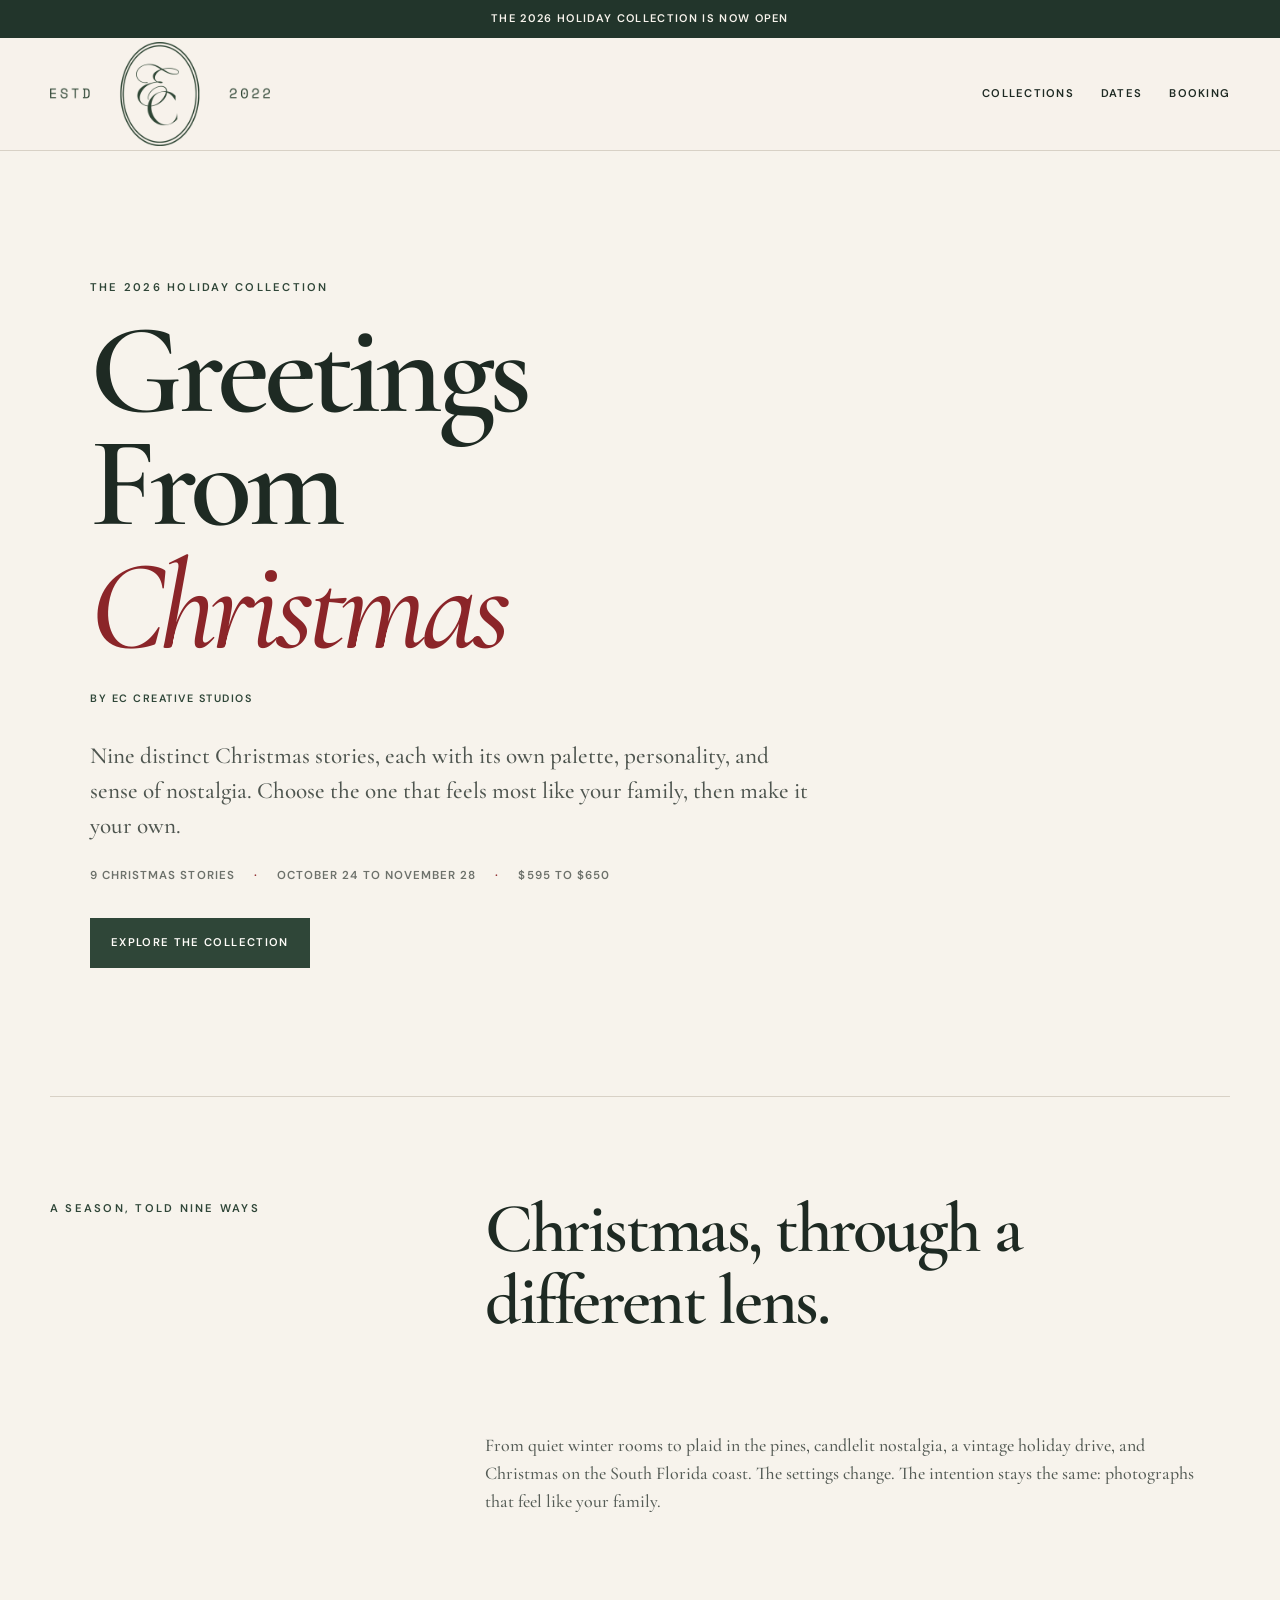
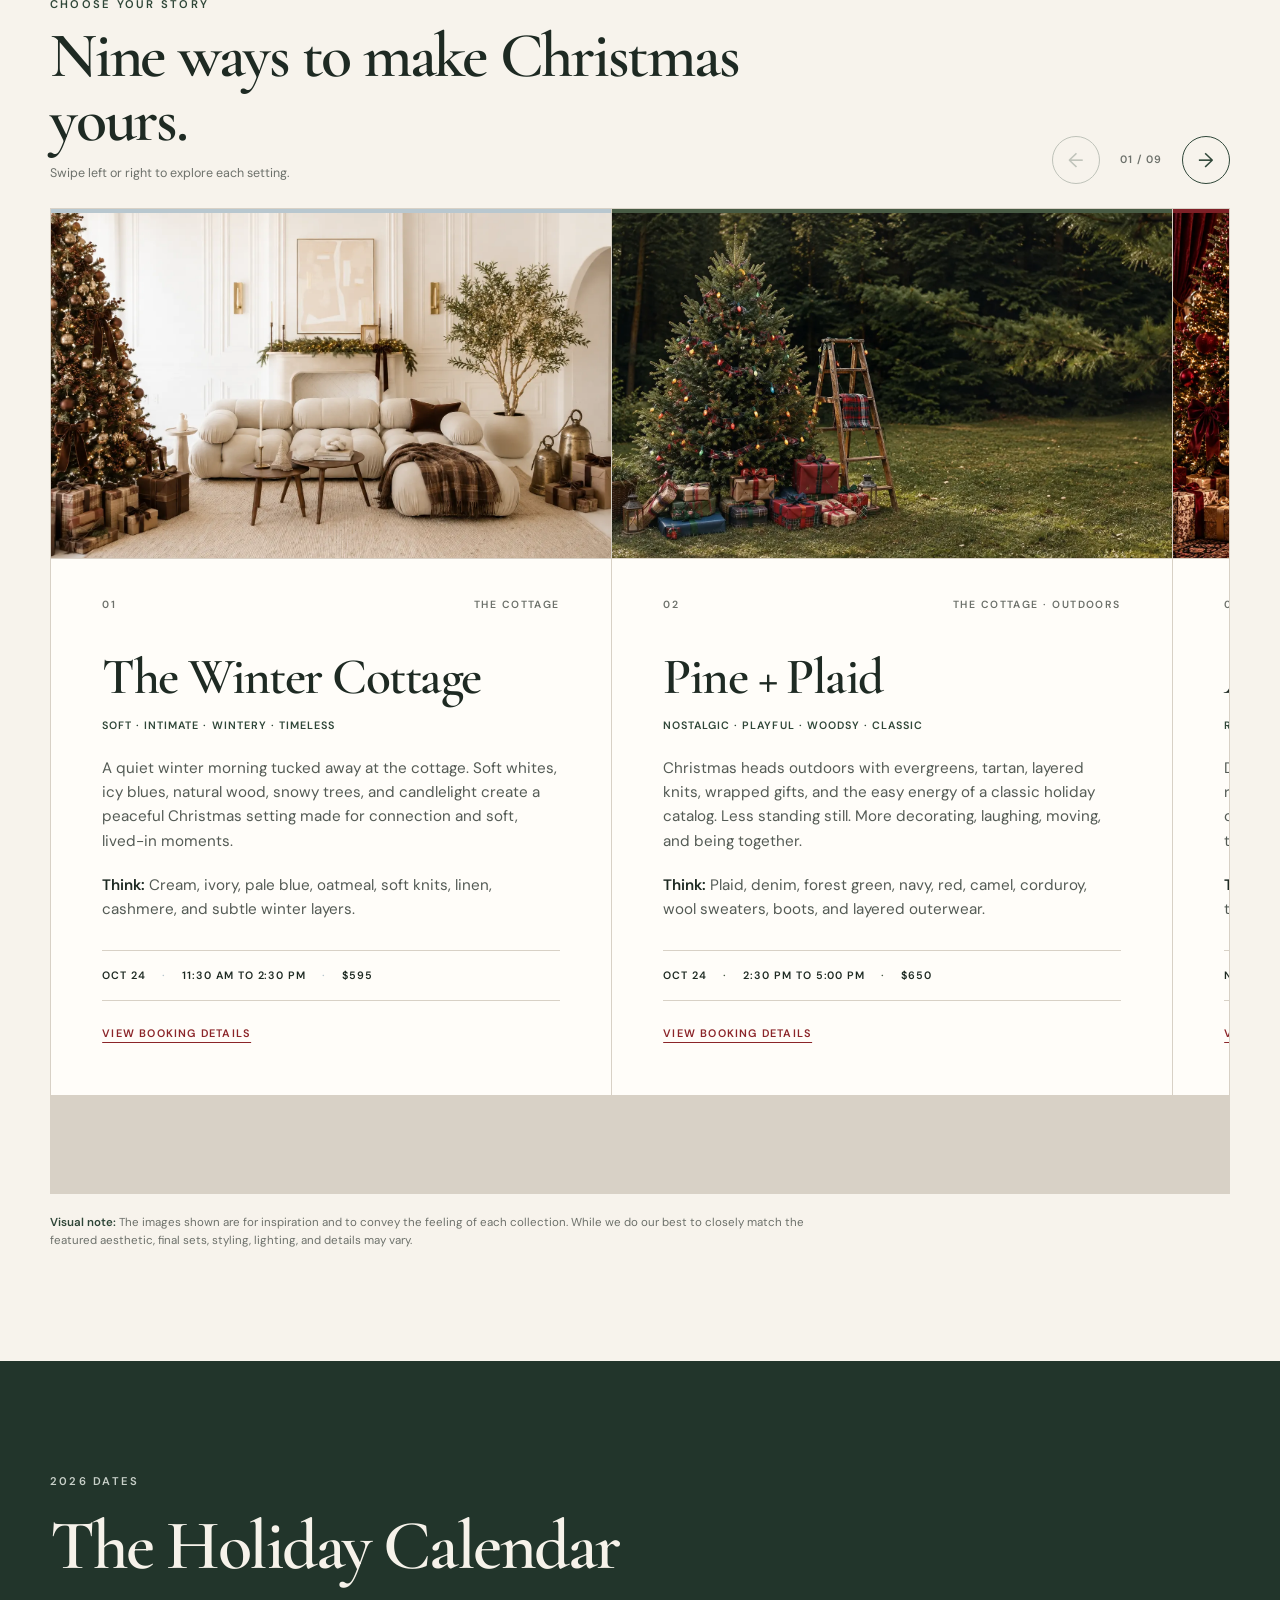
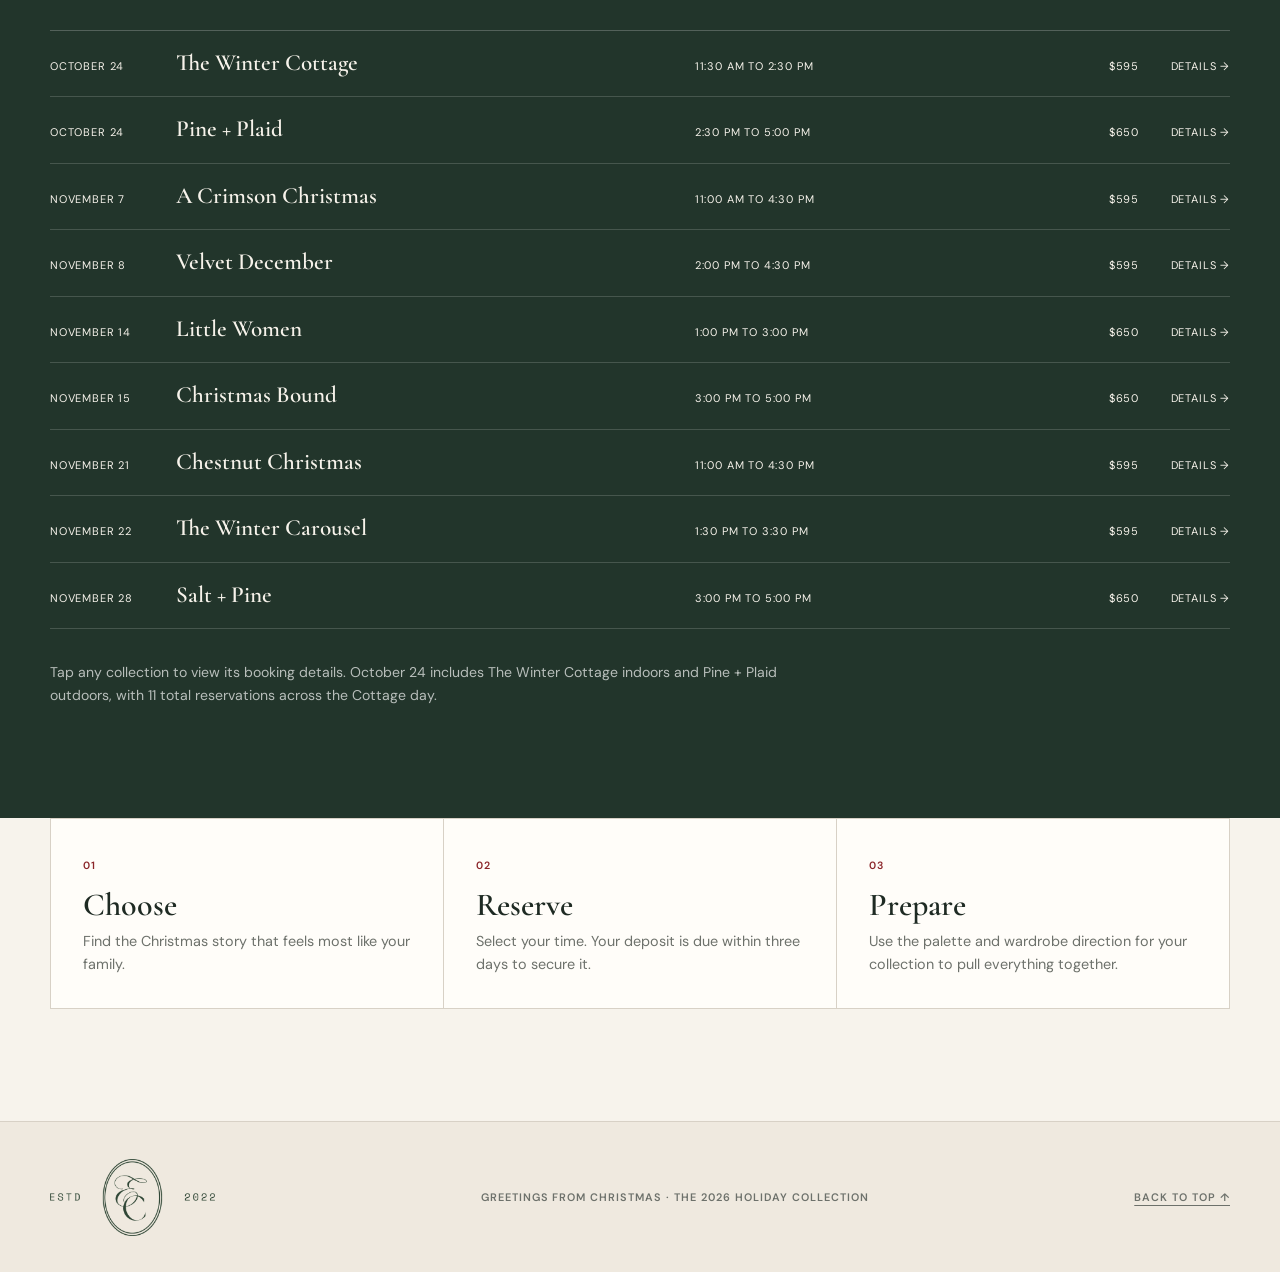
==== index.html @ 055d9b65 "Add collection imagery disclaimer" ====
<!doctype html>
<html lang="en">
<head>
  <meta charset="utf-8" />
  <meta name="viewport" content="width=device-width, initial-scale=1" />
  <meta name="theme-color" content="#f7f3ec" />
  <meta name="description" content="Greetings From Christmas, the 2026 EC Creative Studios Holiday Collection. Nine Christmas stories available in limited sessions from October 24 through November 28." />
  <meta property="og:title" content="Greetings From Christmas | 2026 Holiday Collection" />
  <meta property="og:description" content="Nine Christmas stories. One season worth remembering. By EC Creative Studios." />
  <meta property="og:type" content="website" />
  <title>Greetings From Christmas | EC Creative Studios</title>
  <link rel="preconnect" href="https://fonts.googleapis.com" />
  <link rel="preconnect" href="https://fonts.gstatic.com" crossorigin />
  <link href="https://fonts.googleapis.com/css2?family=Cormorant+Garamond:ital,wght@0,500;0,600;1,500&family=DM+Sans:wght@400;500;600&display=swap" rel="stylesheet" />
  <link rel="preload" as="image" href="assets/winter-cottage.webp" fetchpriority="high" />
  <link rel="stylesheet" href="styles.css" />
  <link rel="stylesheet" href="media.css" />
  <script defer src="collections.js"></script>
  <script defer src="app.js"></script>
</head>
<body>
  <a class="skip-link" href="#stories">Skip to the collection</a>

  <div class="preview-ribbon" role="note">
    <span>Private client access</span>
    <span aria-hidden="true">•</span>
    <span>Public release September 1</span>
  </div>

  <header class="site-header" id="top">
    <nav class="nav shell" aria-label="Primary navigation">
      <a class="brand" href="#top" aria-label="EC Creative Studios holiday collection home">
        <img class="brand-logo" src="assets/ec-creative-logo.webp" alt="EC Creative Studios, established 2022" width="1064" height="500" />
      </a>
      <div class="nav-links">
        <a href="#stories">Collections</a>
        <a href="#dates">Dates</a>
        <a href="booking.html">Booking</a>
      </div>
    </nav>
  </header>

  <main>
    <section class="hero shell" aria-labelledby="hero-title">
      <p class="eyebrow">The 2026 Holiday Collection</p>
      <h1 id="hero-title"><span>Greetings From</span><em>Christmas</em></h1>
      <div class="hero-byline">
        <span>By EC Creative Studios</span>
      </div>
      <p class="hero-intro">Nine distinct Christmas stories, each with its own palette, personality, and sense of nostalgia. Choose the one that feels most like your family, then make it your own.</p>
      <div class="hero-meta" aria-label="Collection details">
        <span>9 Christmas stories</span>
        <span>October 24 to November 28</span>
        <span>$595 to $650</span>
      </div>
      <a class="button button-primary" href="#stories">Explore the collection</a>
    </section>

    <section class="collection-intro shell" aria-labelledby="collection-heading">
      <p class="eyebrow">A season, told nine ways</p>
      <h2 id="collection-heading">Christmas, through a different lens.</h2>
      <p>From quiet winter rooms to plaid in the pines, candlelit nostalgia, a vintage holiday drive, and Christmas on the South Florida coast. The settings change. The intention stays the same: photographs that feel like your family.</p>
    </section>

    <section class="collection shell" id="stories" aria-labelledby="stories-heading">
      <div class="carousel-header">
        <div>
          <p class="eyebrow">Choose your story</p>
          <h2 id="stories-heading">Nine ways to make Christmas yours.</h2>
          <p class="swipe-hint">Swipe left or right to explore each setting.</p>
        </div>
        <div class="carousel-controls" aria-label="Collection carousel controls">
          <button class="carousel-button" type="button" data-carousel-direction="-1" aria-label="Previous Christmas story">←</button>
          <span class="carousel-count" id="carousel-count" aria-live="polite">01 / 09</span>
          <button class="carousel-button" type="button" data-carousel-direction="1" aria-label="Next Christmas story">→</button>
        </div>
      </div>

      <div class="stories" id="story-carousel" role="region" aria-roledescription="carousel" aria-label="Christmas session collection" tabindex="0">
      <article class="story" role="group" aria-roledescription="slide" aria-label="1 of 9: The Winter Cottage" style="--accent:#b8c7cf">
        <figure class="story-media">
          <img src="assets/winter-cottage.webp" alt="Soft neutral Christmas cottage interior with a tree, fireplace, and natural winter layers" width="1536" height="1024" fetchpriority="high" decoding="async" />
        </figure>
        <div class="story-topline"><span>01</span><span>The Cottage</span></div>
        <h3>The Winter Cottage</h3>
        <p class="story-feeling">Soft · Intimate · Wintery · Timeless</p>
        <p class="story-description">A quiet winter morning tucked away at the cottage. Soft whites, icy blues, natural wood, snowy trees, and candlelight create a peaceful Christmas setting made for connection and soft, lived-in moments.</p>
        <p class="story-think"><strong>Think:</strong> Cream, ivory, pale blue, oatmeal, soft knits, linen, cashmere, and subtle winter layers.</p>
        <div class="story-logistics"><span>Oct 24</span><span>11:30 AM to 2:30 PM</span><span>$595</span></div>
        <a class="text-link" href="booking.html?story=the-winter-cottage">View booking details</a>
      </article>

      <article class="story" role="group" aria-roledescription="slide" aria-label="2 of 9: Pine and Plaid" style="--accent:#485b45">
        <figure class="story-media">
          <img src="assets/pine-plaid.webp" alt="Outdoor Christmas tree with plaid details, wrapped gifts, and evergreens" width="1672" height="941" loading="lazy" decoding="async" />
        </figure>
        <div class="story-topline"><span>02</span><span>The Cottage · Outdoors</span></div>
        <h3>Pine + Plaid</h3>
        <p class="story-feeling">Nostalgic · Playful · Woodsy · Classic</p>
        <p class="story-description">Christmas heads outdoors with evergreens, tartan, layered knits, wrapped gifts, and the easy energy of a classic holiday catalog. Less standing still. More decorating, laughing, moving, and being together.</p>
        <p class="story-think"><strong>Think:</strong> Plaid, denim, forest green, navy, red, camel, corduroy, wool sweaters, boots, and layered outerwear.</p>
        <div class="story-logistics"><span>Oct 24</span><span>2:30 PM to 5:00 PM</span><span>$650</span></div>
        <a class="text-link" href="booking.html?story=pine-plaid">View booking details</a>
      </article>

      <article class="story" role="group" aria-roledescription="slide" aria-label="3 of 9: A Crimson Christmas" style="--accent:#7d2027">
        <figure class="story-media">
          <img src="assets/crimson-christmas.webp" alt="Deep crimson and evergreen traditional Christmas room glowing with candlelight" width="1672" height="941" loading="lazy" decoding="async" />
        </figure>
        <div class="story-topline"><span>03</span><span>Mint Studios</span></div>
        <h3>A Crimson Christmas</h3>
        <p class="story-feeling">Rich · Traditional · Romantic · Grand</p>
        <p class="story-description">Deep crimson, evergreen, candlelight, velvet bows, and all the richness of a traditional Christmas dressed up for the occasion. Classic holiday color made dramatic, warm, and timeless.</p>
        <p class="story-think"><strong>Think:</strong> Burgundy, deep red, black, evergreen, cream, velvet, tartan, and holiday dresswear.</p>
        <div class="story-logistics"><span>Nov 7</span><span>11:00 AM to 4:30 PM</span><span>$595</span></div>
        <a class="text-link" href="booking.html?story=a-crimson-christmas">View booking details</a>
      </article>

      <article class="story" role="group" aria-roledescription="slide" aria-label="4 of 9: Velvet December" style="--accent:#9b7580">
        <figure class="story-media">
          <img src="assets/velvet-december.webp" alt="Soft mauve and dusty blue Christmas living room with restrained vintage details" width="1672" height="941" loading="lazy" decoding="async" />
        </figure>
        <div class="story-topline"><span>04</span><span>Mint Studios</span></div>
        <h3>Velvet December</h3>
        <p class="story-feeling">Romantic · Artistic · Vintage · Soft</p>
        <p class="story-description">A softer take on Christmas, filled with dusty rose, muted blue, antique gold, velvet ribbon, and collected details. It feels like opening a box of Christmas treasures that has been kept for years.</p>
        <p class="story-think"><strong>Think:</strong> Mauve, dusty blue, cream, velvet, satin, delicate patterns, and antique-inspired pieces.</p>
        <div class="story-logistics"><span>Nov 8</span><span>2:00 PM to 4:30 PM</span><span>$595</span></div>
        <a class="text-link" href="booking.html?story=velvet-december">View booking details</a>
      </article>

      <article class="story" role="group" aria-roledescription="slide" aria-label="5 of 9: Little Women" style="--accent:#6f594c">
        <figure class="story-media">
          <img src="assets/little-women.webp" alt="Warm old-fashioned Christmas fireside room with stockings, plaid, and handmade details" width="1672" height="941" loading="lazy" decoding="async" />
        </figure>
        <div class="story-topline"><span>05</span><span>Special Edition</span></div>
        <h3>Little Women</h3>
        <p class="story-feeling">Romantic · Literary · Nostalgic · Intimate</p>
        <p class="story-description">Inspired by the warmth and romance of Christmases from another time, Little Women is quiet, sentimental, and beautifully old-fashioned. Think simple traditions, soft fabrics, candlelight, handwritten letters, ribbons, and the kind of Christmas that feels handmade rather than decorated.</p>
        <p class="story-think"><strong>Think:</strong> Cream, faded florals, burgundy, forest green, lace, linen, wool, ribbons, vintage silhouettes, and heirloom-inspired pieces.</p>
        <div class="story-logistics"><span>Nov 14</span><span>1:00 PM to 3:00 PM</span><span>$650</span></div>
        <a class="text-link" href="booking.html?story=little-women">View booking details</a>
      </article>

      <article class="story" role="group" aria-roledescription="slide" aria-label="6 of 9: Christmas Bound" style="--accent:#8f3030">
        <div class="story-topline"><span>06</span><span>Vintage Car · Limited Edition</span></div>
        <h3>Christmas Bound</h3>
        <p class="story-feeling">Cinematic · Adventurous · Nostalgic · Cool</p>
        <p class="story-description">Pack the presents, grab the tree, and pile into the car. Christmas Bound turns the holiday road trip into a vintage editorial, filled with evergreen, layered winter styling, and the feeling that somewhere wonderful is waiting ahead.</p>
        <p class="story-think"><strong>Think:</strong> Tartan, denim, corduroy, wool coats, sweaters, loafers, boots, and lived-in layers.</p>
        <div class="story-logistics"><span>Nov 15</span><span>3:00 PM to 5:00 PM</span><span>$650</span><span>4 sessions</span></div>
        <a class="text-link" href="booking.html?story=christmas-bound">View booking details</a>
      </article>

      <article class="story" role="group" aria-roledescription="slide" aria-label="7 of 9: Chestnut Christmas" style="--accent:#74513f">
        <figure class="story-media">
          <img src="assets/chestnut-christmas.webp" alt="Warm chestnut brown and cream Christmas living room with classic greenery" width="1672" height="941" loading="lazy" decoding="async" />
        </figure>
        <div class="story-topline"><span>07</span><span>Mint Studios</span></div>
        <h3>Chestnut Christmas</h3>
        <p class="story-feeling">Warm · Heritage · Classic · Cozy</p>
        <p class="story-description">Warm chestnut tones, traditional greenery, rich plaids, natural textures, and a beautifully lived-in feeling. Relaxed and polished at once, with the warmth of a classic holiday campaign.</p>
        <p class="story-think"><strong>Think:</strong> Chocolate, camel, cream, forest green, tartan, wool, corduroy, loafers, and knits.</p>
        <div class="story-logistics"><span>Nov 21</span><span>11:00 AM to 4:30 PM</span><span>$595</span></div>
        <a class="text-link" href="booking.html?story=chestnut-christmas">View booking details</a>
      </article>

      <article class="story" role="group" aria-roledescription="slide" aria-label="8 of 9: The Winter Carousel" style="--accent:#c5b996">
        <figure class="story-media">
          <img src="assets/winter-carousel.webp" alt="White and gold winter carousel surrounded by frosted Christmas trees" width="1672" height="941" loading="lazy" decoding="async" />
        </figure>
        <div class="story-topline"><span>08</span><span>Mint Studios</span></div>
        <h3>The Winter Carousel</h3>
        <p class="story-feeling">Dreamy · Whimsical · Elegant · Magical</p>
        <p class="story-description">Frosted trees, winter whites, soft gold, and an old-fashioned carousel create a Christmas dream that feels magical without becoming overly sweet. A little world made for childhood wonder.</p>
        <p class="story-think"><strong>Think:</strong> Ivory, winter white, soft neutrals, delicate textures, and timeless children’s clothing.</p>
        <div class="story-logistics"><span>Nov 22</span><span>1:30 PM to 3:30 PM</span><span>$595</span></div>
        <a class="text-link" href="booking.html?story=the-winter-carousel">View booking details</a>
      </article>

      <article class="story" role="group" aria-roledescription="slide" aria-label="9 of 9: Salt and Pine" style="--accent:#819189">
        <figure class="story-media">
          <img src="assets/salt-pine.webp" alt="South Florida Christmas courtyard with palms, warm light, and a softly decorated tree" width="1672" height="941" loading="lazy" decoding="async" />
        </figure>
        <div class="story-topline"><span>09</span><span>South Florida · Outdoors</span></div>
        <h3>Salt + Pine</h3>
        <p class="story-feeling">Coastal · Warm · Relaxed · Nostalgic · Natural</p>
        <p class="story-description">A Christmas story made for Miami. Salt + Pine brings the warmth of the holidays outdoors with soft sand, natural pine, warm ivory tones, woven textures, and the glow of late afternoon light. It feels relaxed and coastal without becoming beachy, giving you the nostalgia of Christmas at home with a distinctly South Florida point of view. Bare feet, soft layers, little ones gathered around the tree, and genuine family moments make this one feel effortless, intimate, and timeless.</p>
        <p class="story-think"><strong>Think:</strong> Cream, oatmeal, sage, dusty blue, sand, linen, soft knits, natural textures, and understated holiday details.</p>
        <div class="story-logistics"><span>Nov 28</span><span>3:00 PM to 5:00 PM</span><span>$650</span></div>
        <a class="text-link" href="booking.html?story=salt-pine">View booking details</a>
      </article>
      </div>
      <p class="collection-disclaimer" role="note"><strong>Visual note:</strong> The images shown are for inspiration and to convey the feeling of each collection. While we do our best to closely match the featured aesthetic, final sets, styling, lighting, and details may vary.</p>
    </section>

    <section class="schedule" id="dates" aria-labelledby="schedule-heading">
      <div class="shell">
        <div class="section-heading">
          <p class="eyebrow">2026 dates</p>
          <h2 id="schedule-heading">The Holiday Calendar</h2>
        </div>
        <div class="schedule-list" id="schedule-list"></div>
        <p class="schedule-note">Tap any collection to view its booking details. October 24 includes The Winter Cottage indoors and Pine + Plaid outdoors, with 11 total reservations across the Cottage day.</p>
      </div>
    </section>

    <section class="details shell" aria-label="How booking works">
      <article>
        <span>01</span>
        <h3>Choose</h3>
        <p>Find the Christmas story that feels most like your family.</p>
      </article>
      <article>
        <span>02</span>
        <h3>Reserve</h3>
        <p>Select your time. Your deposit is due within three days to secure it.</p>
      </article>
      <article>
        <span>03</span>
        <h3>Prepare</h3>
        <p>Use the palette and wardrobe direction for your collection to pull everything together.</p>
      </article>
    </section>
  </main>

  <footer>
    <div class="shell footer-inner">
      <div class="footer-brand footer-ec">
        <img src="assets/ec-creative-logo.webp" alt="EC Creative Studios" width="1064" height="500" loading="lazy" decoding="async" />
      </div>
      <p>Greetings From Christmas · The 2026 Holiday Collection</p>
      <a href="#top">Back to top ↑</a>
    </div>
  </footer>
</body>
</html>
---- styles.css ----
:root {
  --paper: #f7f3ec;
  --paper-warm: #eee7dc;
  --ink: #1e2a23;
  --muted: #6d716b;
  --green: #2f4638;
  --green-dark: #22352b;
  --red: #8b2529;
  --line: #d8d1c6;
  --white: #fffdf9;
  --serif: "Cormorant Garamond", Georgia, serif;
  --sans: "DM Sans", Arial, sans-serif;
}

* { box-sizing: border-box; }
html { scroll-behavior: smooth; }
body {
  margin: 0;
  background: var(--paper);
  color: var(--ink);
  font-family: var(--sans);
  line-height: 1.6;
}

img { display: block; max-width: 100%; }
a { color: inherit; }
button, select { font: inherit; }

::selection { background: var(--green); color: var(--white); }

.skip-link {
  position: absolute;
  top: -100px;
  left: 1rem;
  z-index: 100;
  padding: .75rem 1rem;
  background: var(--ink);
  color: white;
}
.skip-link:focus { top: 1rem; }

.shell {
  width: min(1180px, calc(100% - 40px));
  margin-inline: auto;
}

.preview-ribbon {
  display: flex;
  justify-content: center;
  align-items: center;
  gap: .8rem;
  min-height: 38px;
  padding: .5rem 1rem;
  background: var(--green-dark);
  color: #f7f3ec;
  font-size: .69rem;
  font-weight: 600;
  letter-spacing: .12em;
  text-transform: uppercase;
  text-align: center;
}

.site-header {
  border-bottom: 1px solid var(--line);
  background: rgba(247,243,236,.96);
}

.nav {
  min-height: 112px;
  display: flex;
  align-items: center;
  justify-content: space-between;
  gap: 2rem;
}

.brand {
  display: inline-flex;
  align-items: center;
  flex: 0 1 auto;
  text-decoration: none;
}
.brand-logo {
  width: clamp(180px, 18vw, 220px);
  height: auto;
  object-fit: contain;
  flex: 0 0 auto;
}

.nav-links {
  display: flex;
  gap: 1.7rem;
}
.nav-links a {
  text-decoration: none;
  font-size: .7rem;
  font-weight: 600;
  letter-spacing: .11em;
  text-transform: uppercase;
}
.nav-links a:hover { color: var(--red); }

.hero {
  padding-block: clamp(5rem, 10vw, 8.5rem);
  max-width: 1100px;
}
.eyebrow {
  margin: 0 0 1.15rem;
  color: var(--green);
  font-size: .7rem;
  font-weight: 600;
  letter-spacing: .2em;
  text-transform: uppercase;
}
.hero h1 {
  max-width: 1000px;
  margin: 0;
  font: 600 clamp(4.5rem, 10vw, 9.2rem)/.88 var(--serif);
  letter-spacing: -.045em;
}
.hero h1 > span,
.hero h1 > em {
  display: block;
}
.hero h1 > span {
  max-width: 10.5ch;
}
.hero h1 > em {
  width: fit-content;
  margin-top: .08em;
  color: var(--red);
  font-weight: 500;
}
.hero-byline {
  display: flex;
  align-items: center;
  gap: 0;
  margin-top: 1.65rem;
  color: var(--green);
  font-size: .67rem;
  font-weight: 600;
  letter-spacing: .14em;
  text-transform: uppercase;
}
.hero-intro {
  max-width: 720px;
  margin: 2rem 0 1.5rem;
  color: #4e554f;
  font: 500 clamp(1.15rem, 2vw, 1.45rem)/1.5 var(--serif);
}
.hero-meta {
  display: flex;
  flex-wrap: wrap;
  gap: .55rem 1.2rem;
  margin-bottom: 2rem;
  color: var(--muted);
  font-size: .72rem;
  font-weight: 600;
  letter-spacing: .09em;
  text-transform: uppercase;
}
.hero-meta span:not(:last-child)::after {
  content: "·";
  margin-left: 1.2rem;
  color: var(--red);
}

.button {
  display: inline-flex;
  align-items: center;
  justify-content: center;
  min-height: 50px;
  padding: .9rem 1.25rem;
  border: 1px solid var(--green);
  text-decoration: none;
  font-size: .7rem;
  font-weight: 600;
  letter-spacing: .12em;
  text-transform: uppercase;
  transition: background .2s ease, color .2s ease, transform .2s ease;
}
.button-primary {
  background: var(--green);
  color: var(--white);
}
.button-primary:hover {
  background: var(--green-dark);
  transform: translateY(-1px);
}
.button.is-disabled {
  opacity: .45;
  pointer-events: none;
}

.collection-intro {
  display: grid;
  grid-template-columns: .65fr 1.35fr;
  gap: clamp(2rem, 6vw, 7rem);
  align-items: start;
  padding: 6rem 0 3rem;
  border-top: 1px solid var(--line);
}
.collection-intro .eyebrow { margin-top: .45rem; }
.collection-intro h2,
.section-heading h2,
.booking h2 {
  margin: 0;
  font: 600 clamp(2.8rem, 5.5vw, 5.2rem)/1.02 var(--serif);
  letter-spacing: -.035em;
}
.collection-intro > p:last-child {
  grid-column: 2;
  max-width: 730px;
  margin: 1.2rem 0 0;
  color: #555c56;
  font: 500 1.12rem/1.55 var(--serif);
}

.collection {
  padding: 2rem 0 7rem;
}
.carousel-header {
  display: flex;
  align-items: end;
  justify-content: space-between;
  gap: 2rem;
  margin-bottom: 1.5rem;
}
.carousel-header .eyebrow { margin-bottom: .65rem; }
.carousel-header h2 {
  max-width: 750px;
  margin: 0;
  font: 600 clamp(2.5rem, 5vw, 4.8rem)/1 var(--serif);
  letter-spacing: -.035em;
}
.swipe-hint {
  margin: .75rem 0 0;
  color: var(--muted);
  font-size: .78rem;
}
.carousel-controls {
  display: flex;
  align-items: center;
  gap: .7rem;
  flex: 0 0 auto;
}
.carousel-button {
  width: 48px;
  height: 48px;
  border: 1px solid var(--green);
  border-radius: 50%;
  background: transparent;
  color: var(--green);
  cursor: pointer;
  font-size: 1.25rem;
  transition: background .2s ease, color .2s ease, opacity .2s ease;
}
.carousel-button:hover:not(:disabled) {
  background: var(--green);
  color: var(--white);
}
.carousel-button:disabled {
  cursor: default;
  opacity: .28;
}
.carousel-count {
  min-width: 60px;
  color: var(--muted);
  font-size: .67rem;
  font-weight: 600;
  font-variant-numeric: tabular-nums;
  letter-spacing: .1em;
  text-align: center;
}

.stories {
  display: flex;
  align-items: flex-start;
  gap: 1px;
  width: 100%;
  padding: 0;
  overflow-x: auto;
  overscroll-behavior-inline: contain;
  background: var(--line);
  border: 1px solid var(--line);
  scroll-behavior: smooth;
  scroll-snap-type: inline mandatory;
  scrollbar-width: none;
  -webkit-overflow-scrolling: touch;
}
.stories::-webkit-scrollbar { display: none; }
.stories:focus-visible {
  outline: 3px solid color-mix(in srgb, var(--red) 65%, transparent);
  outline-offset: 5px;
}
.collection-disclaimer {
  max-width: 760px;
  margin: 1.25rem 0 0;
  color: var(--muted);
  font-size: .72rem;
  line-height: 1.55;
}
.collection-disclaimer strong {
  color: var(--green);
  font-weight: 600;
}
.story {
  --story-pad: clamp(2rem, 4vw, 4rem);
  position: relative;
  flex: 0 0 clamp(360px, 46vw, 560px);
  min-width: 0;
  padding: var(--story-pad);
  background: var(--white);
  scroll-snap-align: start;
  scroll-snap-stop: always;
}
.story::before {
  content: "";
  position: absolute;
  left: 0;
  top: 0;
  width: 100%;
  height: 4px;
  background: var(--accent, var(--green));
  z-index: 2;
}
.story-topline {
  display: flex;
  justify-content: space-between;
  gap: 1rem;
  margin-bottom: 2.4rem;
  color: var(--muted);
  font-size: .65rem;
  font-weight: 600;
  letter-spacing: .14em;
  text-transform: uppercase;
}
.story h3 {
  margin: 0;
  font: 600 clamp(2.4rem, 4vw, 4rem)/.98 var(--serif);
  letter-spacing: -.03em;
}
.story-feeling {
  margin: .9rem 0 1.35rem;
  color: var(--green);
  font-size: .67rem;
  font-weight: 600;
  letter-spacing: .095em;
  text-transform: uppercase;
}
.story-description,
.story-think {
  max-width: 650px;
  color: #545b55;
  font-size: .95rem;
}
.story-think { margin-top: 1.25rem; }
.story-think strong {
  color: var(--ink);
  font-weight: 600;
}
.story-logistics {
  display: flex;
  flex-wrap: wrap;
  gap: .55rem 1rem;
  margin: 1.75rem 0 1rem;
  padding: 1rem 0;
  border-top: 1px solid var(--line);
  border-bottom: 1px solid var(--line);
  font-size: .67rem;
  font-weight: 600;
  letter-spacing: .09em;
  text-transform: uppercase;
}
.story-logistics span:not(:last-child)::after {
  content: "·";
  margin-left: 1rem;
  color: var(--accent, var(--red));
}
.text-link {
  display: inline-block;
  margin-top: .5rem;
  color: var(--red);
  font-size: .68rem;
  font-weight: 600;
  letter-spacing: .11em;
  text-transform: uppercase;
  text-underline-offset: 5px;
}

.schedule {
  padding: 7rem 0;
  background: var(--green-dark);
  color: #f6f2ea;
}
.schedule .eyebrow { color: #c8d0c9; }
.section-heading { margin-bottom: 3rem; }
.schedule-list { border-top: 1px solid rgba(255,255,255,.22); }
.schedule-row {
  display: grid;
  grid-template-columns: 110px 1.35fr .85fr .3fr 75px;
  gap: 1rem;
  align-items: baseline;
  padding: 1.25rem 0;
  border-bottom: 1px solid rgba(255,255,255,.16);
  color: inherit;
  text-decoration: none;
  transition: color .2s ease, padding-inline .2s ease;
}
.schedule-row:hover {
  color: #fff;
  padding-inline: .4rem;
}
.schedule-row time,
.schedule-row span {
  font-size: .69rem;
  letter-spacing: .075em;
  text-transform: uppercase;
}
.schedule-row strong {
  font: 600 1.45rem/1.1 var(--serif);
}
.schedule-row .price { text-align: right; }
.schedule-action {
  font-size: .63rem;
  letter-spacing: .08em;
  text-align: right;
  text-transform: uppercase;
}
.schedule-note {
  max-width: 760px;
  margin: 2rem 0 0;
  color: rgba(255,255,255,.68);
  font-size: .88rem;
}

.booking { padding-block: 7rem; }
.booking-card {
  display: grid;
  grid-template-columns: 1fr .8fr;
  gap: clamp(2rem, 6vw, 6rem);
  padding: clamp(2rem, 5vw, 5rem);
  background: var(--paper-warm);
  border: 1px solid var(--line);
}
.booking h2 { color: var(--red); }
.booking-copy > p:last-child {
  max-width: 620px;
  color: #555c56;
}
.booking-panel {
  padding: 1.4rem;
  background: rgba(255,255,255,.72);
  border: 1px solid var(--line);
}
.booking-panel label {
  display: block;
  margin-bottom: .55rem;
  font-size: .65rem;
  font-weight: 600;
  letter-spacing: .12em;
  text-transform: uppercase;
}
.booking-panel select {
  width: 100%;
  padding: .9rem .85rem;
  border: 1px solid var(--line);
  border-radius: 0;
  background: var(--white);
  color: var(--ink);
}
.selected-story {
  min-height: 86px;
  margin: 1rem 0;
  padding: 1rem 0;
  border-top: 1px solid var(--line);
  border-bottom: 1px solid var(--line);
}
.selected-story strong {
  display: block;
  margin-bottom: .35rem;
  font: 600 1.6rem/1 var(--serif);
}
.selected-story span {
  color: var(--muted);
  font-size: .77rem;
}
.booking-status {
  margin: 0 0 1rem;
  color: var(--muted);
  font-size: .8rem;
}
.booking-panel .button { width: 100%; }

.details {
  display: grid;
  grid-template-columns: repeat(3, 1fr);
  gap: 1px;
  margin-bottom: 7rem;
  background: var(--line);
  border: 1px solid var(--line);
}
.details article {
  background: var(--white);
  padding: 2rem;
}
.details article > span {
  color: var(--red);
  font-size: .66rem;
  font-weight: 600;
  letter-spacing: .1em;
}
.details h3 {
  margin: .75rem 0 .6rem;
  font: 600 2rem/1 var(--serif);
}
.details p {
  margin: 0;
  color: var(--muted);
  font-size: .9rem;
}

.booking-page {
  --accent: #b8c7cf;
}
.booking-page-shell {
  padding-block: clamp(2.5rem, 6vw, 6rem);
}
.back-link {
  display: inline-block;
  margin-bottom: 1.5rem;
  color: var(--green);
  font-size: .68rem;
  font-weight: 600;
  letter-spacing: .1em;
  text-transform: uppercase;
  text-underline-offset: 5px;
}
.booking-layout {
  display: grid;
  grid-template-columns: minmax(0, 1.08fr) minmax(360px, .92fr);
  overflow: hidden;
  background: var(--white);
  border: 1px solid var(--line);
}
.booking-visual {
  position: relative;
  min-height: 720px;
  margin: 0;
  overflow: hidden;
  background: var(--paper-warm);
}
.booking-visual::before {
  content: "";
  position: absolute;
  inset: 0 auto 0 0;
  z-index: 2;
  width: 5px;
  background: var(--accent);
}
.booking-visual img {
  width: 100%;
  height: 100%;
  object-fit: cover;
}
.booking-visual img[hidden] {
  display: none;
}
.booking-visual.is-pending,
.booking-visual.is-error {
  display: grid;
  place-items: center;
  padding: 2rem;
  background:
    linear-gradient(145deg, color-mix(in srgb, var(--accent) 18%, var(--paper)), var(--paper-warm));
}
.booking-image-pending {
  display: grid;
  gap: .45rem;
  color: var(--green);
  text-align: center;
}
.booking-image-pending[hidden] { display: none; }
.booking-image-pending span {
  font-size: .67rem;
  font-weight: 600;
  letter-spacing: .12em;
  text-transform: uppercase;
}
.booking-image-pending strong {
  font: italic 500 clamp(2rem, 4vw, 3.7rem)/1 var(--serif);
}
.booking-detail {
  align-self: center;
  padding: clamp(2rem, 5vw, 5rem);
}
.booking-detail h1 {
  margin: 0;
  font: 600 clamp(3.2rem, 6vw, 6rem)/.92 var(--serif);
  letter-spacing: -.04em;
}
.booking-feeling {
  margin: 1rem 0 1.5rem;
  color: var(--green);
  font-size: .67rem;
  font-weight: 600;
  letter-spacing: .095em;
  text-transform: uppercase;
}
.booking-description,
.booking-think {
  color: #545b55;
  font-size: .95rem;
}
.booking-think { margin-top: 1.2rem; }
.booking-think strong { color: var(--ink); }
.booking-meta-grid {
  display: grid;
  grid-template-columns: repeat(2, minmax(0, 1fr));
  margin: 2rem 0;
  border-top: 1px solid var(--line);
  border-left: 1px solid var(--line);
}
.booking-meta-grid > div {
  min-width: 0;
  padding: 1rem;
  border-right: 1px solid var(--line);
  border-bottom: 1px solid var(--line);
}
.booking-meta-grid dt {
  color: var(--muted);
  font-size: .6rem;
  font-weight: 600;
  letter-spacing: .11em;
  text-transform: uppercase;
}
.booking-meta-grid dd {
  margin: .25rem 0 0;
  font: 600 1.1rem/1.2 var(--serif);
}
.booking-control label {
  display: block;
  margin-bottom: .5rem;
  color: var(--green);
  font-size: .65rem;
  font-weight: 600;
  letter-spacing: .1em;
  text-transform: uppercase;
}
.booking-control select {
  width: 100%;
  min-height: 52px;
  padding: .8rem 2.8rem .8rem .9rem;
  border: 1px solid var(--line);
  border-radius: 0;
  background: var(--white);
  color: var(--ink);
}
.booking-page .booking-status {
  margin: 1rem 0;
}
.booking-button { width: 100%; }
.booking-external-note {
  margin: .8rem 0 0;
  color: var(--muted);
  font-size: .72rem;
}
.booking-process {
  padding-top: 0;
  padding-bottom: 7rem;
}

footer {
  border-top: 1px solid var(--line);
  background: #efe9df;
}
.footer-inner {
  min-height: 150px;
  display: flex;
  align-items: center;
  justify-content: space-between;
  gap: 2rem;
}
.footer-ec {
  display: inline-flex;
  align-items: center;
  gap: .7rem;
}
.footer-ec img {
  width: 165px;
  height: auto;
  object-fit: contain;
}
.footer-inner p,
.footer-inner a {
  color: var(--muted);
  font-size: .68rem;
  font-weight: 600;
  letter-spacing: .09em;
  text-transform: uppercase;
}
.footer-inner a { text-underline-offset: 4px; }

@media (max-width: 900px) {
  .collection-intro {
    grid-template-columns: 1fr;
    gap: 1rem;
  }
  .collection-intro > p:last-child { grid-column: 1; }
  .booking-card { grid-template-columns: 1fr; }
  .booking-layout { grid-template-columns: 1fr; }
  .booking-visual {
    min-height: 0;
    aspect-ratio: 16 / 10;
  }
  .schedule-row { grid-template-columns: 95px 1fr auto 70px; }
  .schedule-time {
    grid-column: 2;
    color: rgba(255,255,255,.65);
  }
  .schedule-row .price {
    grid-column: 3;
    grid-row: 1 / 3;
    align-self: center;
  }
}

@media (max-width: 680px) {
  .shell { width: min(100% - 28px, 1180px); }
  .preview-ribbon {
    min-height: 44px;
    gap: .5rem;
    font-size: .58rem;
    letter-spacing: .11em;
  }
  .nav {
    min-height: 92px;
    gap: .85rem;
  }
  .brand-logo {
    width: 158px;
  }
  .nav-links { gap: 1rem; }
  .nav-links a { font-size: .61rem; }
  .nav-links a:first-child { display: none; }

  .hero {
    padding-top: 3.8rem;
    padding-bottom: 4.5rem;
  }
  .hero .eyebrow { margin-bottom: 1.35rem; }
  .hero h1 {
    font-size: clamp(3.9rem, 18vw, 5.35rem);
    line-height: .9;
    letter-spacing: -.042em;
  }
  .hero h1 > span {
    max-width: 8.9ch;
  }
  .hero h1 > em {
    margin-top: .12em;
  }
  .hero-byline {
    margin-top: 1.4rem;
    font-size: .61rem;
  }
  .hero-intro {
    margin-top: 1.65rem;
    font-size: 1.08rem;
    line-height: 1.5;
  }
  .hero-meta {
    display: grid;
    gap: .35rem;
  }
  .hero-meta span:not(:last-child)::after { display: none; }

  .collection-intro {
    padding-top: 4.25rem;
    padding-bottom: 2.5rem;
  }
  .collection-intro h2,
  .section-heading h2,
  .booking h2 {
    line-height: 1.02;
  }
  .collection-intro > p:last-child {
    margin-top: .85rem;
  }

  .collection {
    padding-top: 1rem;
    padding-bottom: 5rem;
  }
  .carousel-header {
    display: grid;
    align-items: start;
    gap: 1.25rem;
  }
  .carousel-header h2 {
    font-size: clamp(2.6rem, 12vw, 3.5rem);
  }
  .carousel-controls {
    justify-content: space-between;
  }
  .stories {
    width: 100%;
  }
  .story {
    --story-pad: 1.5rem;
    flex-basis: calc(100vw - 56px);
    padding: var(--story-pad);
  }
  .story-topline { margin-bottom: 1.7rem; }
  .story h3 {
    font-size: clamp(2.55rem, 12vw, 3.4rem);
    line-height: .98;
  }

  .schedule { padding: 5rem 0; }
  .schedule-row {
    grid-template-columns: 1fr auto;
    gap: .4rem 1rem;
  }
  .schedule-row time { grid-column: 1; }
  .schedule-row strong { grid-column: 1; font-size: 1.25rem; }
  .schedule-time { grid-column: 1; }
  .schedule-row .price { grid-column: 2; grid-row: 1 / 4; }
  .schedule-action { display: none; }
  .schedule-row {
    position: relative;
    min-height: 94px;
    padding-right: 2.6rem;
  }
  .schedule-row::after {
    content: "→";
    position: absolute;
    top: 50%;
    right: .3rem;
    transform: translateY(-50%);
    color: rgba(255,255,255,.7);
    font-size: 1.1rem;
  }

  .booking { padding-block: 5rem; }
  .booking-card { padding: 1.5rem; }
  .booking-page-shell {
    width: min(100% - 20px, 1180px);
    padding-top: 1.5rem;
  }
  .booking-visual { aspect-ratio: 4 / 3; }
  .booking-detail { padding: 1.5rem; }
  .booking-detail h1 {
    font-size: clamp(3rem, 14vw, 4.2rem);
  }
  .booking-meta-grid { margin-block: 1.5rem; }
  .booking-meta-grid dd { font-size: 1rem; }
  .booking-button {
    min-height: 58px;
    padding-inline: 1rem;
    text-align: center;
  }
  .booking-process { padding-bottom: 5rem; }
  .details {
    grid-template-columns: 1fr;
    margin-bottom: 5rem;
  }
  .footer-inner {
    min-height: 190px;
    flex-direction: column;
    align-items: flex-start;
    justify-content: center;
    gap: .65rem;
  }
  .footer-inner p { margin: 0; }
}
---- media.css ----
.story-media {
  margin: calc(var(--story-pad) * -1) calc(var(--story-pad) * -1) 2.4rem;
  aspect-ratio: 16 / 10;
  overflow: hidden;
  background: var(--paper-warm, #efe8dc);
  border-bottom: 1px solid var(--line, rgba(34, 42, 35, 0.14));
}

.story-media img {
  display: block;
  width: 100%;
  height: 100%;
  object-fit: cover;
  object-position: center;
  transition: transform 420ms ease;
}

.story-media.is-error {
  display: grid;
  place-items: center;
  padding: 2rem;
  background:
    linear-gradient(135deg, color-mix(in srgb, var(--accent) 14%, var(--paper-warm)), var(--paper-warm));
}

.story-media-fallback {
  color: var(--muted);
  font-size: .65rem;
  font-weight: 600;
  letter-spacing: .12em;
  text-transform: uppercase;
  text-align: center;
}

.story:hover .story-media img {
  transform: scale(1.012);
}

.story-wide .story-media {
  aspect-ratio: 21 / 9;
}

.story:nth-of-type(1) .story-media img { object-position: center 38%; }
.story:nth-of-type(2) .story-media img { object-position: center 52%; }
.story:nth-of-type(3) .story-media img { object-position: center 48%; }
.story:nth-of-type(4) .story-media img { object-position: center 50%; }
.story:nth-of-type(5) .story-media img { object-position: center 50%; }
.story:nth-of-type(6) .story-media img { object-position: center 54%; }
.story:nth-of-type(7) .story-media img { object-position: center 50%; }
.story:nth-of-type(8) .story-media img { object-position: center 50%; }
.story:nth-of-type(9) .story-media img { object-position: center 48%; }

@media (max-width: 680px) {
  .story-media {
    margin-bottom: 1.8rem;
    aspect-ratio: 4 / 3;
  }

  .story-wide .story-media {
    aspect-ratio: 16 / 10;
  }

  .story:nth-of-type(1) .story-media img { object-position: center 35%; }
}

@media (prefers-reduced-motion: reduce) {
  .story-media img { transition: none; }
  .story:hover .story-media img { transform: none; }
}
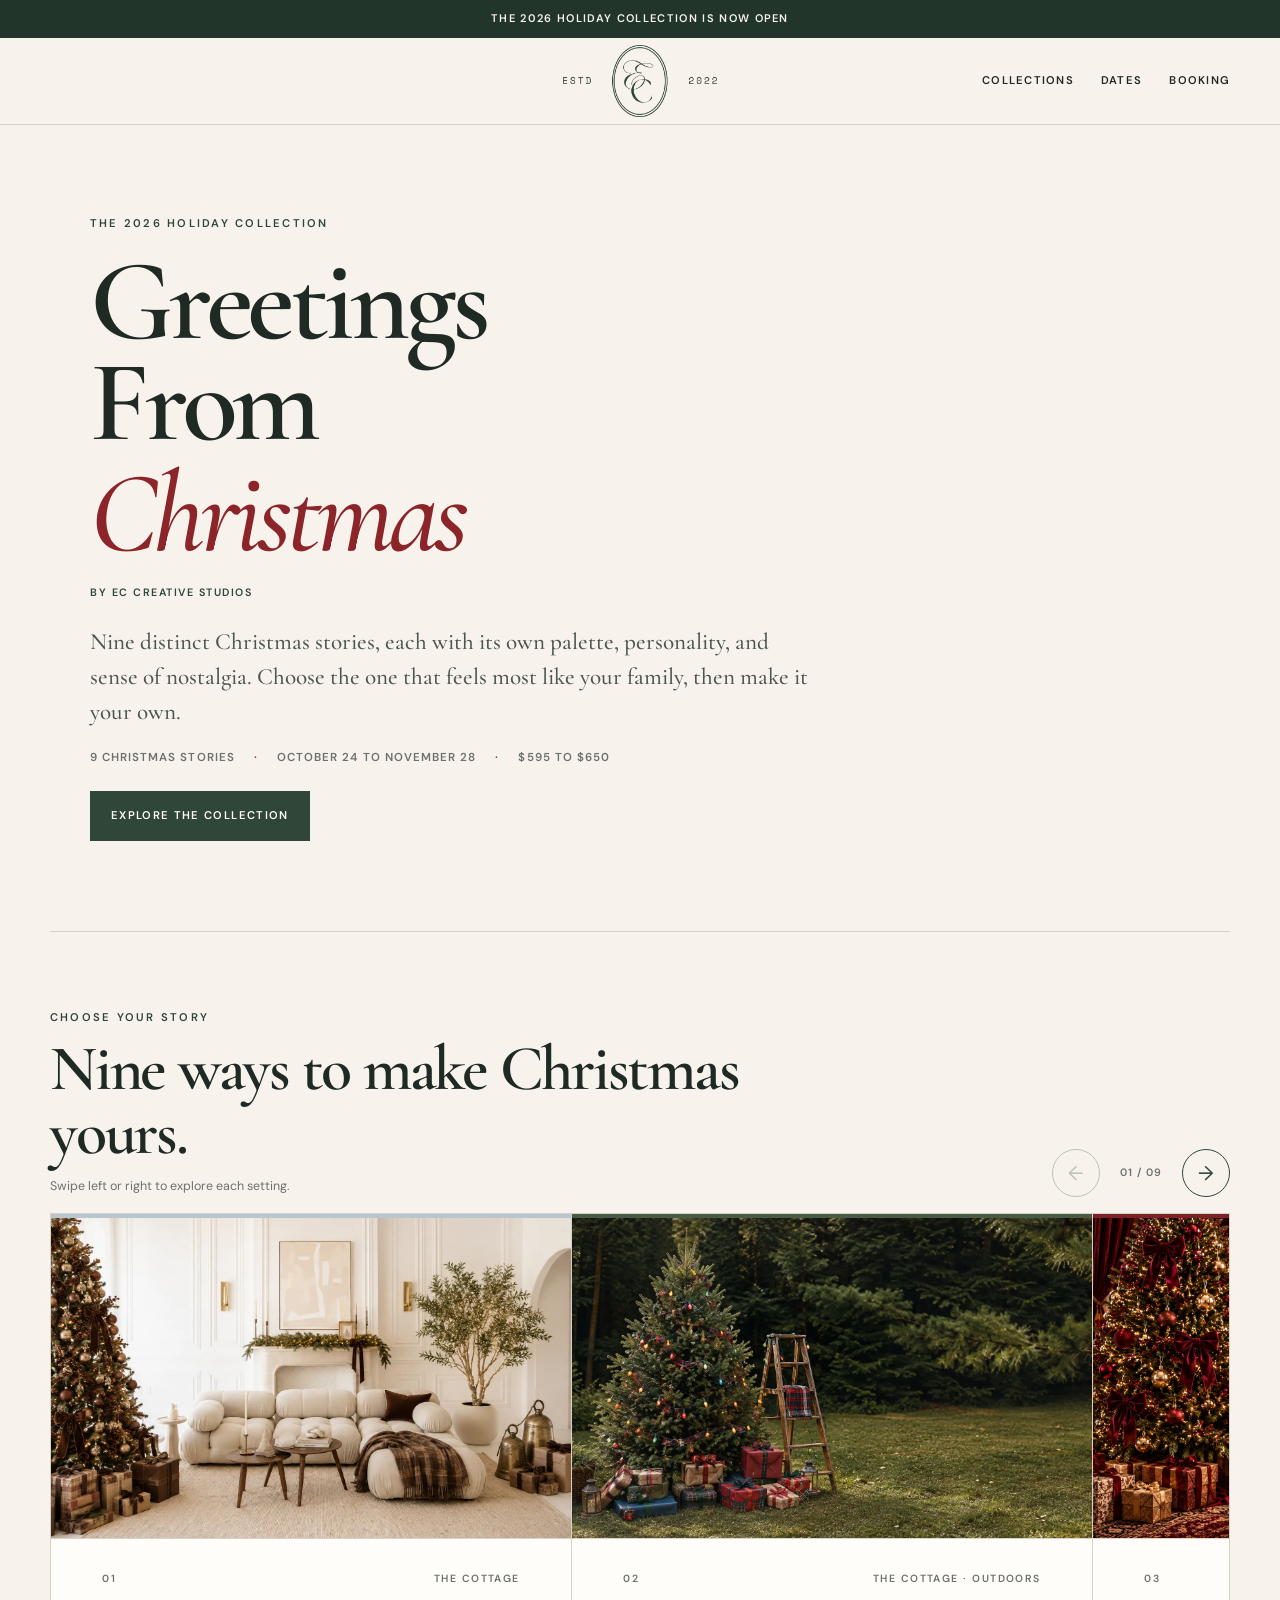
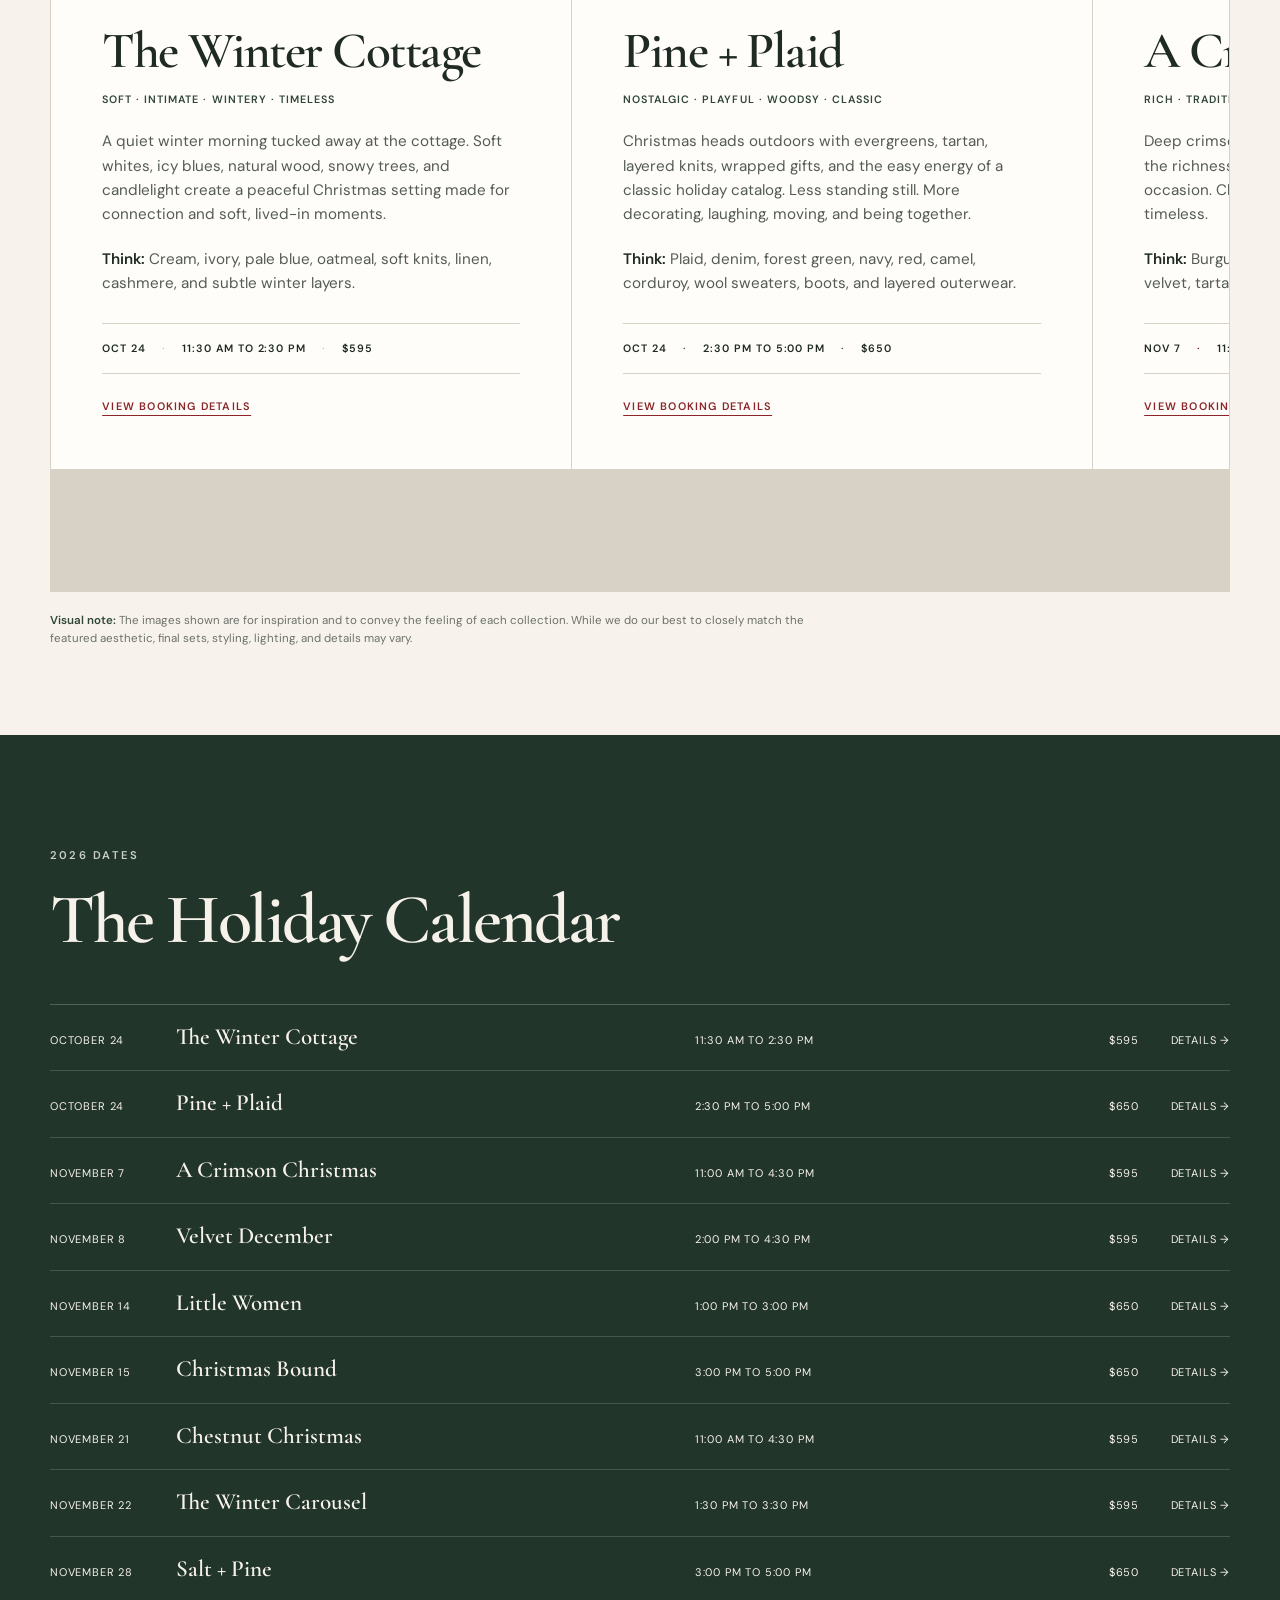
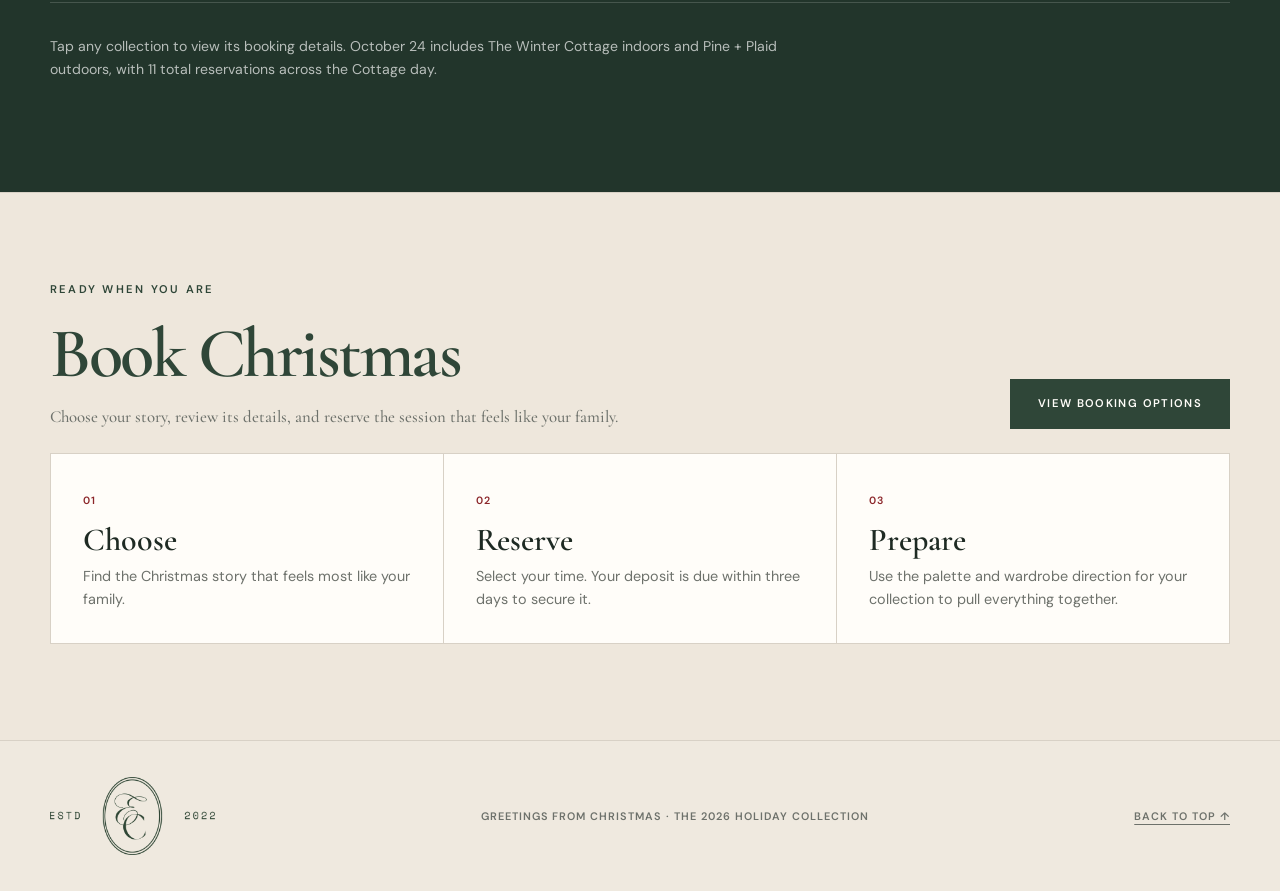
==== commit ce267e4a: "Tighten holiday layout and complete booking assets" ====
--- a/index.html
+++ b/index.html
@@ -56,12 +56,6 @@
       <a class="button button-primary" href="#stories">Explore the collection</a>
     </section>
 
-    <section class="collection-intro shell" aria-labelledby="collection-heading">
-      <p class="eyebrow">A season, told nine ways</p>
-      <h2 id="collection-heading">Christmas, through a different lens.</h2>
-      <p>From quiet winter rooms to plaid in the pines, candlelit nostalgia, a vintage holiday drive, and Christmas on the South Florida coast. The settings change. The intention stays the same: photographs that feel like your family.</p>
-    </section>
-
     <section class="collection shell" id="stories" aria-labelledby="stories-heading">
       <div class="carousel-header">
         <div>
@@ -143,6 +137,9 @@
       </article>
 
       <article class="story" role="group" aria-roledescription="slide" aria-label="6 of 9: Christmas Bound" style="--accent:#8f3030">
+        <figure class="story-media">
+          <img src="assets/christmas-bound.webp" alt="Vintage red convertible filled with wrapped Christmas gifts, wreaths, and evergreen trees" width="1200" height="1182" loading="lazy" decoding="async" />
+        </figure>
         <div class="story-topline"><span>06</span><span>Vintage Car · Limited Edition</span></div>
         <h3>Christmas Bound</h3>
         <p class="story-feeling">Cinematic · Adventurous · Nostalgic · Cool</p>
@@ -205,22 +202,34 @@
       </div>
     </section>
 
-    <section class="details shell" aria-label="How booking works">
-      <article>
-        <span>01</span>
-        <h3>Choose</h3>
-        <p>Find the Christmas story that feels most like your family.</p>
-      </article>
-      <article>
-        <span>02</span>
-        <h3>Reserve</h3>
-        <p>Select your time. Your deposit is due within three days to secure it.</p>
-      </article>
-      <article>
-        <span>03</span>
-        <h3>Prepare</h3>
-        <p>Use the palette and wardrobe direction for your collection to pull everything together.</p>
-      </article>
+    <section class="book-christmas" aria-labelledby="book-christmas-heading">
+      <div class="shell">
+        <div class="book-christmas-heading">
+          <div>
+            <p class="eyebrow">Ready when you are</p>
+            <h2 id="book-christmas-heading">Book Christmas</h2>
+            <p>Choose your story, review its details, and reserve the session that feels like your family.</p>
+          </div>
+          <a class="button button-primary" href="booking.html">View booking options</a>
+        </div>
+        <div class="details" aria-label="How booking works">
+          <article>
+            <span>01</span>
+            <h3>Choose</h3>
+            <p>Find the Christmas story that feels most like your family.</p>
+          </article>
+          <article>
+            <span>02</span>
+            <h3>Reserve</h3>
+            <p>Select your time. Your deposit is due within three days to secure it.</p>
+          </article>
+          <article>
+            <span>03</span>
+            <h3>Prepare</h3>
+            <p>Use the palette and wardrobe direction for your collection to pull everything together.</p>
+          </article>
+        </div>
+      </div>
     </section>
   </main>
 
--- a/styles.css
+++ b/styles.css
@@ -66,21 +66,24 @@
 }
 
 .nav {
-  min-height: 112px;
+  position: relative;
+  min-height: 86px;
   display: flex;
   align-items: center;
-  justify-content: space-between;
+  justify-content: flex-end;
   gap: 2rem;
 }
 
 .brand {
+  position: absolute;
+  left: 50%;
   display: inline-flex;
   align-items: center;
-  flex: 0 1 auto;
+  transform: translateX(-50%);
   text-decoration: none;
 }
 .brand-logo {
-  width: clamp(180px, 18vw, 220px);
+  width: clamp(132px, 13vw, 154px);
   height: auto;
   object-fit: contain;
   flex: 0 0 auto;
@@ -89,6 +92,7 @@
 .nav-links {
   display: flex;
   gap: 1.7rem;
+  margin-left: auto;
 }
 .nav-links a {
   text-decoration: none;
@@ -100,7 +104,7 @@
 .nav-links a:hover { color: var(--red); }
 
 .hero {
-  padding-block: clamp(5rem, 10vw, 8.5rem);
+  padding-block: clamp(3.5rem, 7vw, 6rem);
   max-width: 1100px;
 }
 .eyebrow {
@@ -114,7 +118,7 @@
 .hero h1 {
   max-width: 1000px;
   margin: 0;
-  font: 600 clamp(4.5rem, 10vw, 9.2rem)/.88 var(--serif);
+  font: 600 clamp(4.3rem, 9vw, 8.4rem)/.88 var(--serif);
   letter-spacing: -.045em;
 }
 .hero h1 > span,
@@ -134,7 +138,7 @@
   display: flex;
   align-items: center;
   gap: 0;
-  margin-top: 1.65rem;
+  margin-top: 1.25rem;
   color: var(--green);
   font-size: .67rem;
   font-weight: 600;
@@ -143,7 +147,7 @@
 }
 .hero-intro {
   max-width: 720px;
-  margin: 2rem 0 1.5rem;
+  margin: 1.5rem 0 1.2rem;
   color: #4e554f;
   font: 500 clamp(1.15rem, 2vw, 1.45rem)/1.5 var(--serif);
 }
@@ -151,7 +155,7 @@
   display: flex;
   flex-wrap: wrap;
   gap: .55rem 1.2rem;
-  margin-bottom: 2rem;
+  margin-bottom: 1.5rem;
   color: var(--muted);
   font-size: .72rem;
   font-weight: 600;
@@ -191,39 +195,24 @@
   pointer-events: none;
 }
 
-.collection-intro {
-  display: grid;
-  grid-template-columns: .65fr 1.35fr;
-  gap: clamp(2rem, 6vw, 7rem);
-  align-items: start;
-  padding: 6rem 0 3rem;
-  border-top: 1px solid var(--line);
-}
-.collection-intro .eyebrow { margin-top: .45rem; }
-.collection-intro h2,
 .section-heading h2,
-.booking h2 {
+.booking h2,
+.book-christmas-heading h2 {
   margin: 0;
   font: 600 clamp(2.8rem, 5.5vw, 5.2rem)/1.02 var(--serif);
   letter-spacing: -.035em;
 }
-.collection-intro > p:last-child {
-  grid-column: 2;
-  max-width: 730px;
-  margin: 1.2rem 0 0;
-  color: #555c56;
-  font: 500 1.12rem/1.55 var(--serif);
-}
 
 .collection {
-  padding: 2rem 0 7rem;
+  padding: clamp(3rem, 6vw, 5rem) 0 5.5rem;
+  border-top: 1px solid var(--line);
 }
 .carousel-header {
   display: flex;
   align-items: end;
   justify-content: space-between;
   gap: 2rem;
-  margin-bottom: 1.5rem;
+  margin-bottom: 1rem;
 }
 .carousel-header .eyebrow { margin-bottom: .65rem; }
 .carousel-header h2 {
@@ -283,7 +272,7 @@
   background: var(--line);
   border: 1px solid var(--line);
   scroll-behavior: smooth;
-  scroll-snap-type: inline mandatory;
+  scroll-snap-type: x mandatory;
   scrollbar-width: none;
   -webkit-overflow-scrolling: touch;
 }
@@ -306,7 +295,7 @@
 .story {
   --story-pad: clamp(2rem, 4vw, 4rem);
   position: relative;
-  flex: 0 0 clamp(360px, 46vw, 560px);
+  flex: 0 0 clamp(360px, 44vw, 520px);
   min-width: 0;
   padding: var(--story-pad);
   background: var(--white);
@@ -519,6 +508,34 @@
   font-size: .9rem;
 }
 
+.book-christmas {
+  padding: 5.5rem 0 6rem;
+  background: var(--paper-warm);
+  border-top: 1px solid var(--line);
+}
+.book-christmas-heading {
+  display: grid;
+  grid-template-columns: minmax(0, 1fr) auto;
+  gap: 2rem;
+  align-items: end;
+  margin-bottom: 1.5rem;
+}
+.book-christmas-heading h2 {
+  color: var(--green);
+}
+.book-christmas-heading p:last-child {
+  max-width: 610px;
+  margin: .9rem 0 0;
+  color: var(--muted);
+  font: 500 1.05rem/1.5 var(--serif);
+}
+.book-christmas-heading .button {
+  min-width: 220px;
+}
+.book-christmas .details {
+  margin-bottom: 0;
+}
+
 .booking-page {
   --accent: #b8c7cf;
 }
@@ -701,11 +718,6 @@
 .footer-inner a { text-underline-offset: 4px; }
 
 @media (max-width: 900px) {
-  .collection-intro {
-    grid-template-columns: 1fr;
-    gap: 1rem;
-  }
-  .collection-intro > p:last-child { grid-column: 1; }
   .booking-card { grid-template-columns: 1fr; }
   .booking-layout { grid-template-columns: 1fr; }
   .booking-visual {
@@ -733,23 +745,23 @@
     letter-spacing: .11em;
   }
   .nav {
-    min-height: 92px;
+    min-height: 76px;
     gap: .85rem;
   }
   .brand-logo {
-    width: 158px;
+    width: 118px;
   }
   .nav-links { gap: 1rem; }
   .nav-links a { font-size: .61rem; }
   .nav-links a:first-child { display: none; }
 
   .hero {
-    padding-top: 3.8rem;
-    padding-bottom: 4.5rem;
-  }
-  .hero .eyebrow { margin-bottom: 1.35rem; }
+    padding-top: 2.6rem;
+    padding-bottom: 3.25rem;
+  }
+  .hero .eyebrow { margin-bottom: 1rem; }
   .hero h1 {
-    font-size: clamp(3.9rem, 18vw, 5.35rem);
+    font-size: clamp(3.55rem, 16.5vw, 4.9rem);
     line-height: .9;
     letter-spacing: -.042em;
   }
@@ -760,12 +772,12 @@
     margin-top: .12em;
   }
   .hero-byline {
-    margin-top: 1.4rem;
+    margin-top: 1.05rem;
     font-size: .61rem;
   }
   .hero-intro {
-    margin-top: 1.65rem;
-    font-size: 1.08rem;
+    margin-top: 1.25rem;
+    font-size: 1.03rem;
     line-height: 1.5;
   }
   .hero-meta {
@@ -774,27 +786,19 @@
   }
   .hero-meta span:not(:last-child)::after { display: none; }
 
-  .collection-intro {
-    padding-top: 4.25rem;
-    padding-bottom: 2.5rem;
-  }
-  .collection-intro h2,
   .section-heading h2,
   .booking h2 {
     line-height: 1.02;
   }
-  .collection-intro > p:last-child {
-    margin-top: .85rem;
-  }
 
   .collection {
-    padding-top: 1rem;
-    padding-bottom: 5rem;
+    padding-top: 2.75rem;
+    padding-bottom: 4rem;
   }
   .carousel-header {
     display: grid;
     align-items: start;
-    gap: 1.25rem;
+    gap: .9rem;
   }
   .carousel-header h2 {
     font-size: clamp(2.6rem, 12vw, 3.5rem);
@@ -802,21 +806,25 @@
   .carousel-controls {
     justify-content: space-between;
   }
+  .carousel-button {
+    width: 44px;
+    height: 44px;
+  }
   .stories {
     width: 100%;
   }
   .story {
-    --story-pad: 1.5rem;
-    flex-basis: calc(100vw - 56px);
+    --story-pad: 1.25rem;
+    flex-basis: calc(100vw - 44px);
     padding: var(--story-pad);
   }
-  .story-topline { margin-bottom: 1.7rem; }
+  .story-topline { margin-bottom: 1.4rem; }
   .story h3 {
     font-size: clamp(2.55rem, 12vw, 3.4rem);
     line-height: .98;
   }
 
-  .schedule { padding: 5rem 0; }
+  .schedule { padding: 4.25rem 0; }
   .schedule-row {
     grid-template-columns: 1fr auto;
     gap: .4rem 1rem;
@@ -860,6 +868,20 @@
     text-align: center;
   }
   .booking-process { padding-bottom: 5rem; }
+  .book-christmas {
+    padding: 4rem 0;
+  }
+  .book-christmas-heading {
+    grid-template-columns: 1fr;
+    gap: 1.25rem;
+  }
+  .book-christmas-heading .button {
+    width: 100%;
+    min-width: 0;
+  }
+  .book-christmas .details {
+    margin-bottom: 0;
+  }
   .details {
     grid-template-columns: 1fr;
     margin-bottom: 5rem;
@@ -873,3 +895,12 @@
   }
   .footer-inner p { margin: 0; }
 }
+
+@media (max-width: 360px) {
+  .brand-logo { width: 86px; }
+  .nav-links { gap: .55rem; }
+  .nav-links a {
+    font-size: .56rem;
+    letter-spacing: .08em;
+  }
+}
--- a/media.css
+++ b/media.css
@@ -1,5 +1,5 @@
 .story-media {
-  margin: calc(var(--story-pad) * -1) calc(var(--story-pad) * -1) 2.4rem;
+  margin: calc(var(--story-pad) * -1) calc(var(--story-pad) * -1) 2rem;
   aspect-ratio: 16 / 10;
   overflow: hidden;
   background: var(--paper-warm, #efe8dc);
@@ -45,14 +45,14 @@
 .story:nth-of-type(3) .story-media img { object-position: center 48%; }
 .story:nth-of-type(4) .story-media img { object-position: center 50%; }
 .story:nth-of-type(5) .story-media img { object-position: center 50%; }
-.story:nth-of-type(6) .story-media img { object-position: center 54%; }
+.story:nth-of-type(6) .story-media img { object-position: center 62%; }
 .story:nth-of-type(7) .story-media img { object-position: center 50%; }
 .story:nth-of-type(8) .story-media img { object-position: center 50%; }
 .story:nth-of-type(9) .story-media img { object-position: center 48%; }
 
 @media (max-width: 680px) {
   .story-media {
-    margin-bottom: 1.8rem;
+    margin-bottom: 1.4rem;
     aspect-ratio: 4 / 3;
   }
 
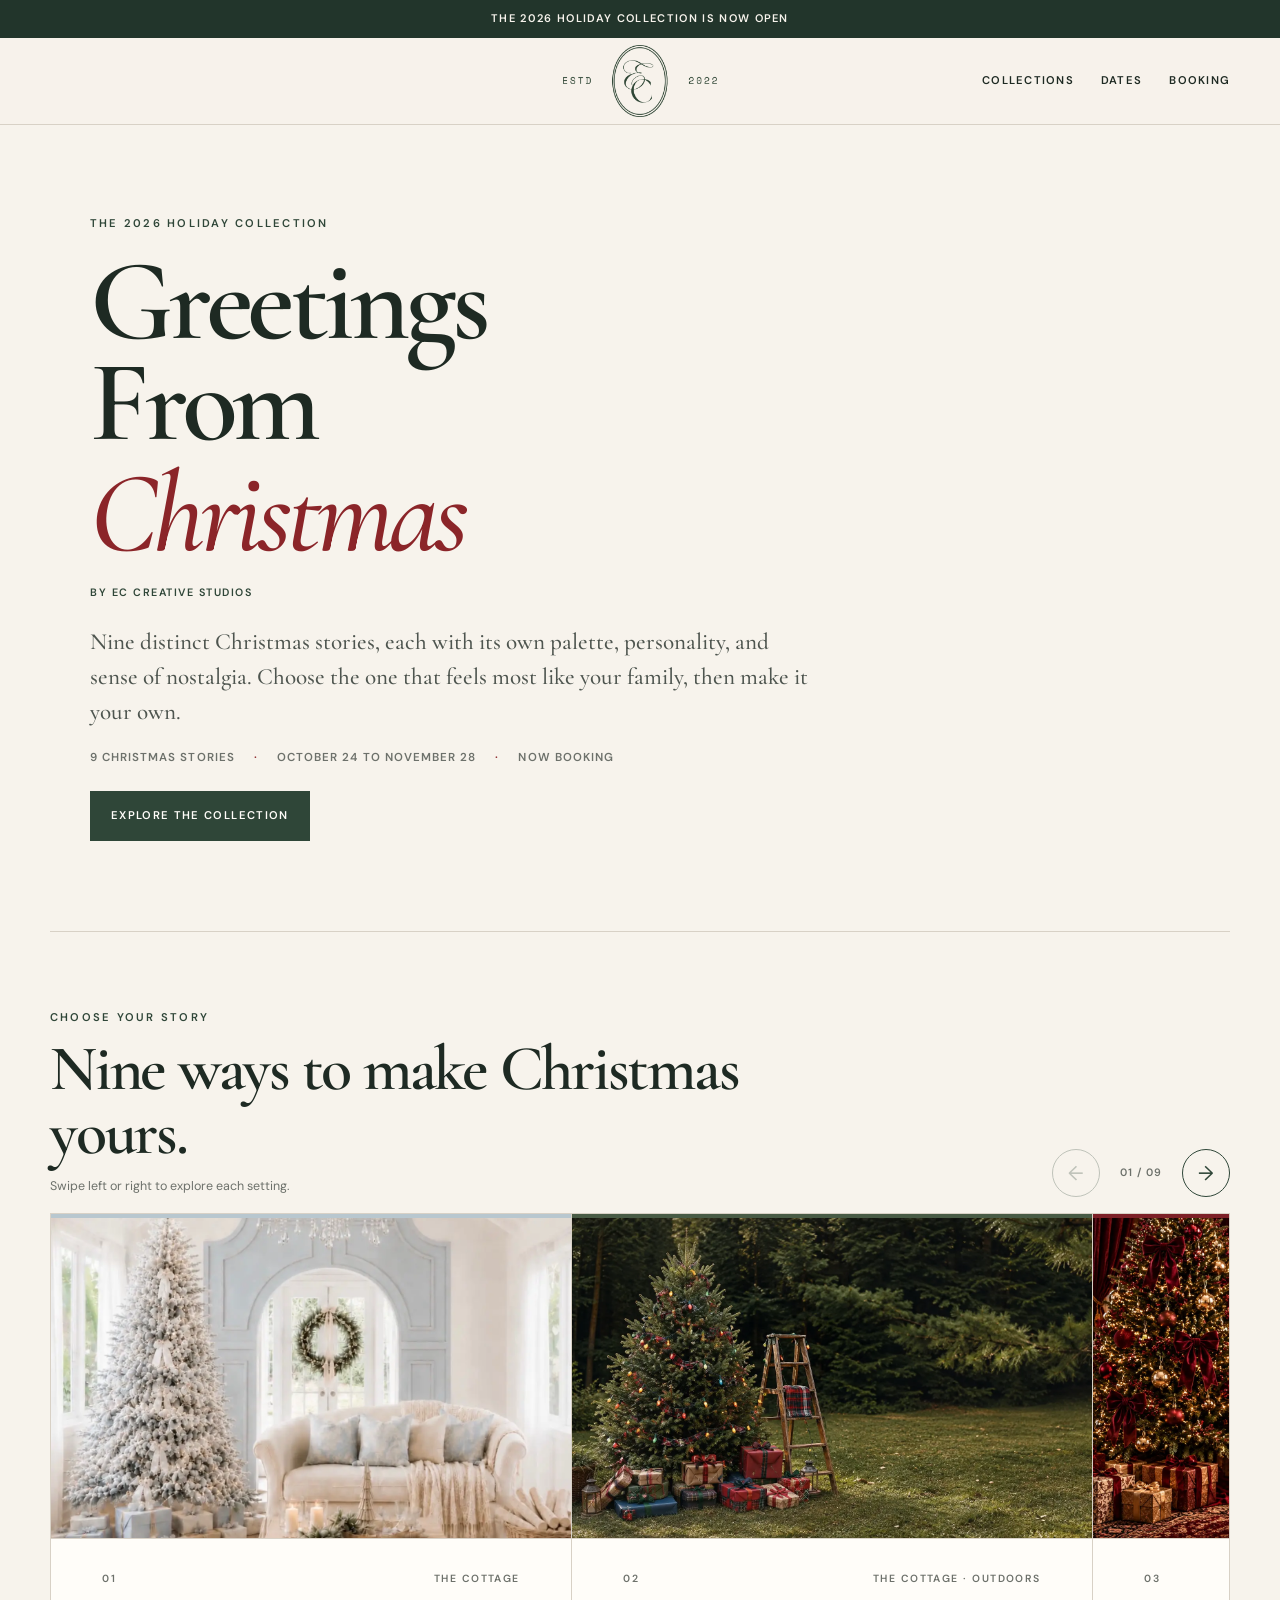
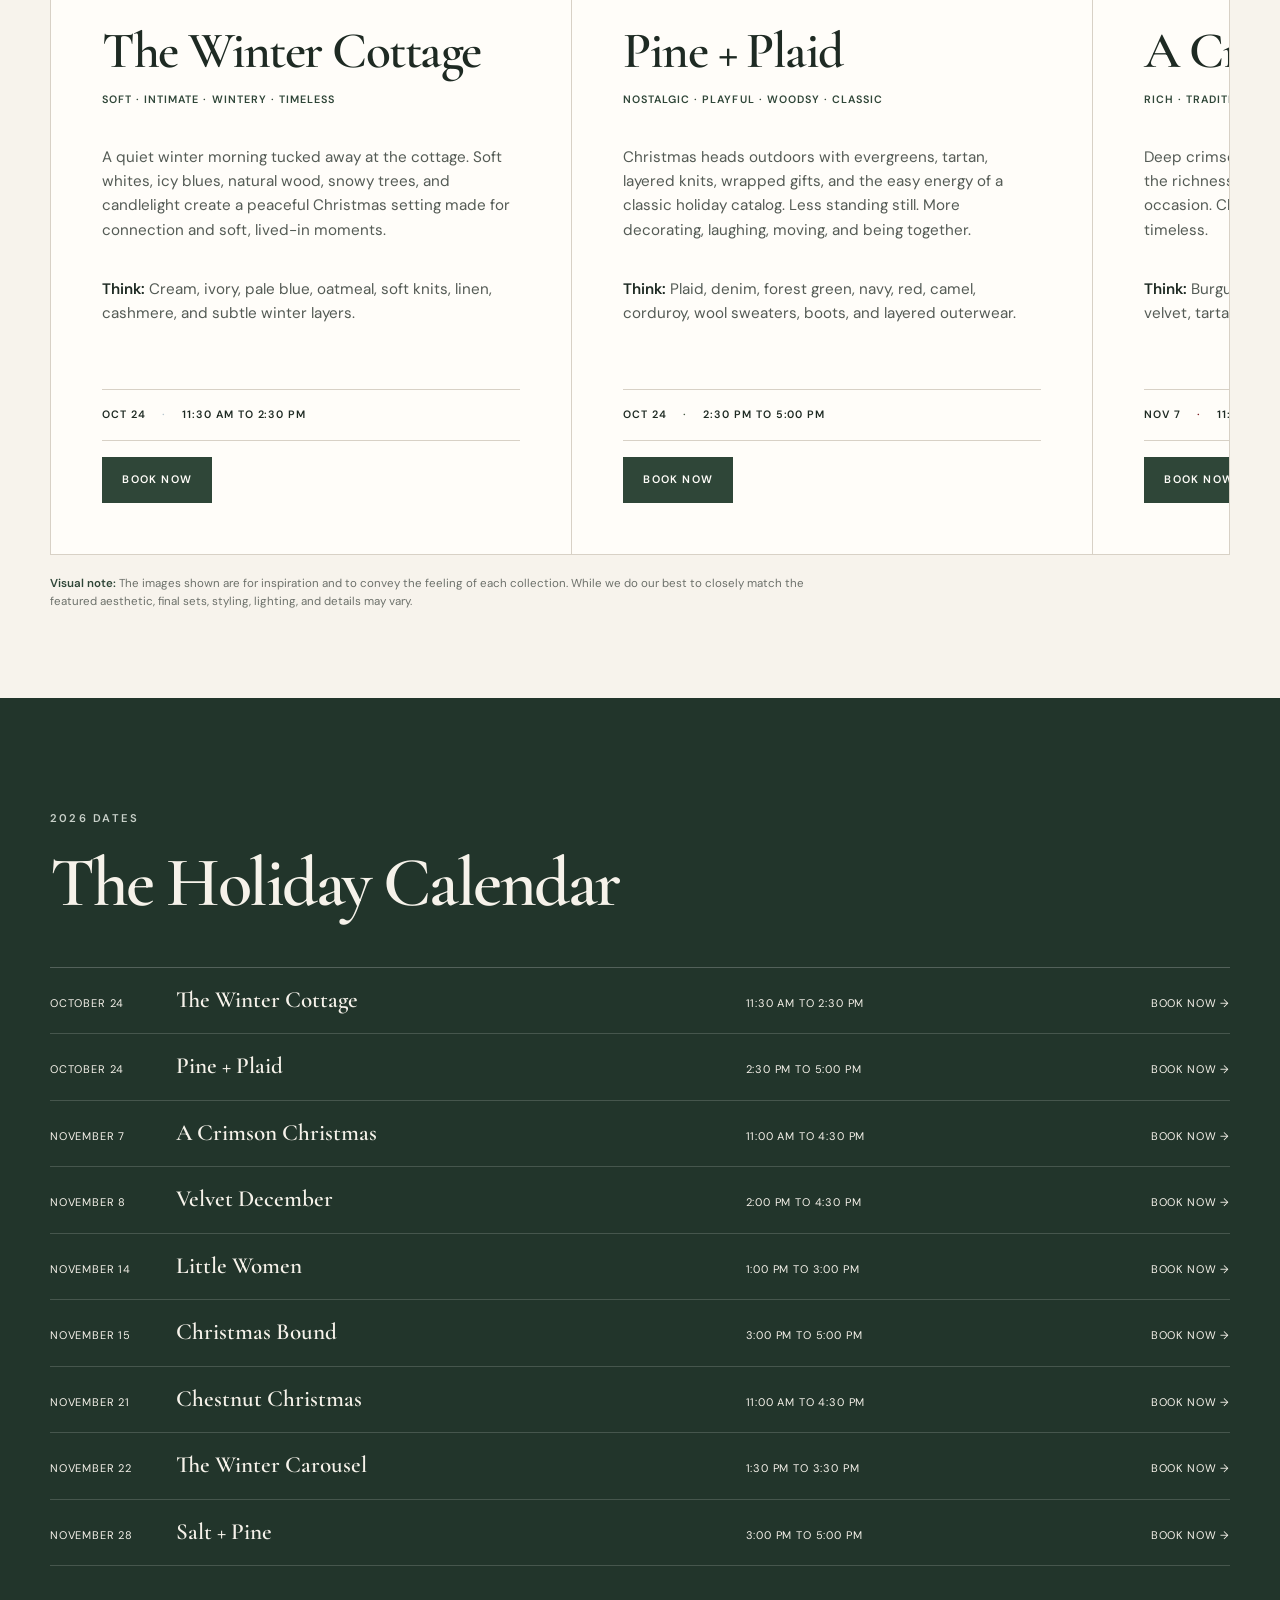
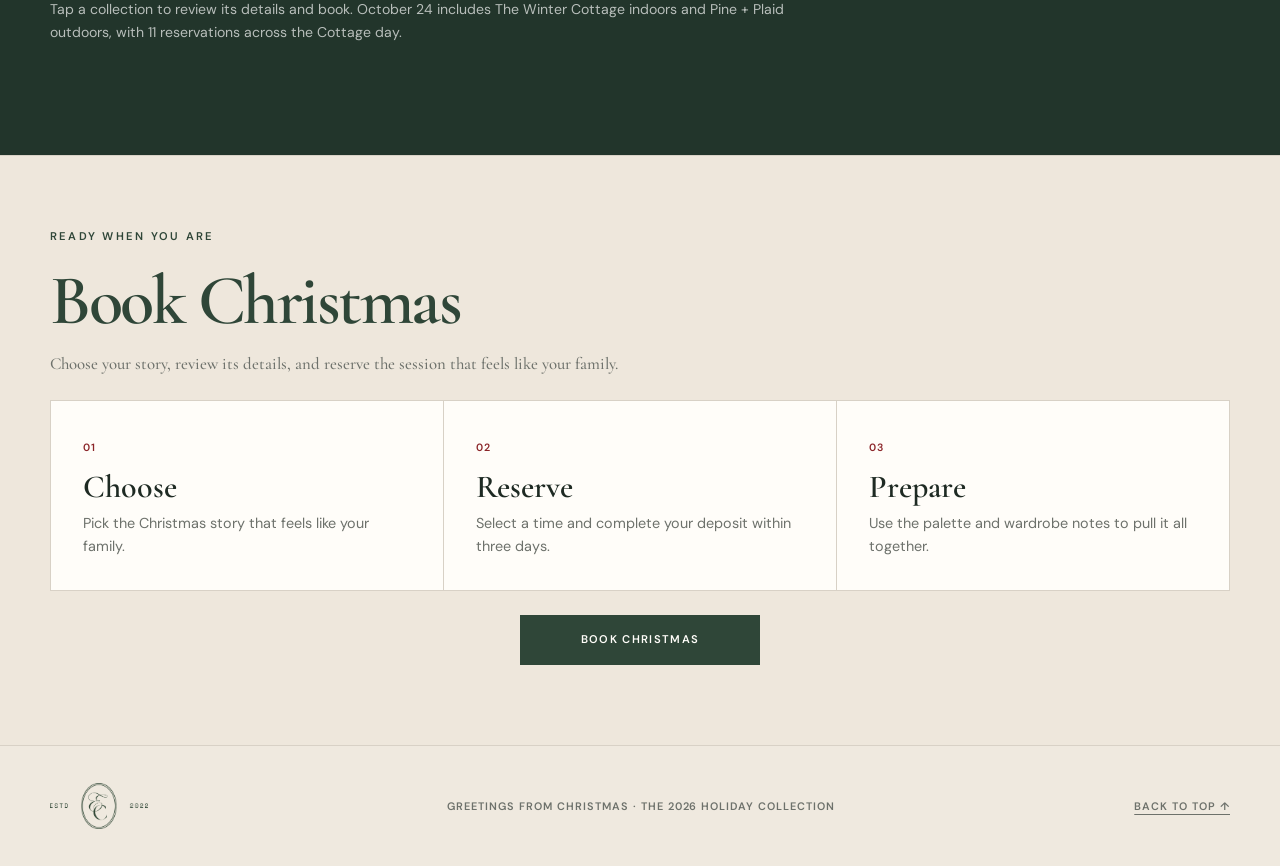
==== commit cdcb520a: "Make holiday booking compact and price-free" ====
--- a/index.html
+++ b/index.html
@@ -51,7 +51,7 @@
       <div class="hero-meta" aria-label="Collection details">
         <span>9 Christmas stories</span>
         <span>October 24 to November 28</span>
-        <span>$595 to $650</span>
+        <span>Now booking</span>
       </div>
       <a class="button button-primary" href="#stories">Explore the collection</a>
     </section>
@@ -73,15 +73,15 @@
       <div class="stories" id="story-carousel" role="region" aria-roledescription="carousel" aria-label="Christmas session collection" tabindex="0">
       <article class="story" role="group" aria-roledescription="slide" aria-label="1 of 9: The Winter Cottage" style="--accent:#b8c7cf">
         <figure class="story-media">
-          <img src="assets/winter-cottage.webp" alt="Soft neutral Christmas cottage interior with a tree, fireplace, and natural winter layers" width="1536" height="1024" fetchpriority="high" decoding="async" />
+          <img src="assets/winter-cottage.webp" alt="Pale blue and white Christmas cottage living room with a chandelier, frosted tree, and soft neutral furnishings" width="1320" height="1589" fetchpriority="high" decoding="async" />
         </figure>
         <div class="story-topline"><span>01</span><span>The Cottage</span></div>
         <h3>The Winter Cottage</h3>
         <p class="story-feeling">Soft · Intimate · Wintery · Timeless</p>
         <p class="story-description">A quiet winter morning tucked away at the cottage. Soft whites, icy blues, natural wood, snowy trees, and candlelight create a peaceful Christmas setting made for connection and soft, lived-in moments.</p>
         <p class="story-think"><strong>Think:</strong> Cream, ivory, pale blue, oatmeal, soft knits, linen, cashmere, and subtle winter layers.</p>
-        <div class="story-logistics"><span>Oct 24</span><span>11:30 AM to 2:30 PM</span><span>$595</span></div>
-        <a class="text-link" href="booking.html?story=the-winter-cottage">View booking details</a>
+        <div class="story-logistics"><span>Oct 24</span><span>11:30 AM to 2:30 PM</span></div>
+        <a class="text-link" href="booking.html?story=the-winter-cottage">Book now</a>
       </article>
 
       <article class="story" role="group" aria-roledescription="slide" aria-label="2 of 9: Pine and Plaid" style="--accent:#485b45">
@@ -93,8 +93,8 @@
         <p class="story-feeling">Nostalgic · Playful · Woodsy · Classic</p>
         <p class="story-description">Christmas heads outdoors with evergreens, tartan, layered knits, wrapped gifts, and the easy energy of a classic holiday catalog. Less standing still. More decorating, laughing, moving, and being together.</p>
         <p class="story-think"><strong>Think:</strong> Plaid, denim, forest green, navy, red, camel, corduroy, wool sweaters, boots, and layered outerwear.</p>
-        <div class="story-logistics"><span>Oct 24</span><span>2:30 PM to 5:00 PM</span><span>$650</span></div>
-        <a class="text-link" href="booking.html?story=pine-plaid">View booking details</a>
+        <div class="story-logistics"><span>Oct 24</span><span>2:30 PM to 5:00 PM</span></div>
+        <a class="text-link" href="booking.html?story=pine-plaid">Book now</a>
       </article>
 
       <article class="story" role="group" aria-roledescription="slide" aria-label="3 of 9: A Crimson Christmas" style="--accent:#7d2027">
@@ -106,8 +106,8 @@
         <p class="story-feeling">Rich · Traditional · Romantic · Grand</p>
         <p class="story-description">Deep crimson, evergreen, candlelight, velvet bows, and all the richness of a traditional Christmas dressed up for the occasion. Classic holiday color made dramatic, warm, and timeless.</p>
         <p class="story-think"><strong>Think:</strong> Burgundy, deep red, black, evergreen, cream, velvet, tartan, and holiday dresswear.</p>
-        <div class="story-logistics"><span>Nov 7</span><span>11:00 AM to 4:30 PM</span><span>$595</span></div>
-        <a class="text-link" href="booking.html?story=a-crimson-christmas">View booking details</a>
+        <div class="story-logistics"><span>Nov 7</span><span>11:00 AM to 4:30 PM</span></div>
+        <a class="text-link" href="booking.html?story=a-crimson-christmas">Book now</a>
       </article>
 
       <article class="story" role="group" aria-roledescription="slide" aria-label="4 of 9: Velvet December" style="--accent:#9b7580">
@@ -119,8 +119,8 @@
         <p class="story-feeling">Romantic · Artistic · Vintage · Soft</p>
         <p class="story-description">A softer take on Christmas, filled with dusty rose, muted blue, antique gold, velvet ribbon, and collected details. It feels like opening a box of Christmas treasures that has been kept for years.</p>
         <p class="story-think"><strong>Think:</strong> Mauve, dusty blue, cream, velvet, satin, delicate patterns, and antique-inspired pieces.</p>
-        <div class="story-logistics"><span>Nov 8</span><span>2:00 PM to 4:30 PM</span><span>$595</span></div>
-        <a class="text-link" href="booking.html?story=velvet-december">View booking details</a>
+        <div class="story-logistics"><span>Nov 8</span><span>2:00 PM to 4:30 PM</span></div>
+        <a class="text-link" href="booking.html?story=velvet-december">Book now</a>
       </article>
 
       <article class="story" role="group" aria-roledescription="slide" aria-label="5 of 9: Little Women" style="--accent:#6f594c">
@@ -132,8 +132,8 @@
         <p class="story-feeling">Romantic · Literary · Nostalgic · Intimate</p>
         <p class="story-description">Inspired by the warmth and romance of Christmases from another time, Little Women is quiet, sentimental, and beautifully old-fashioned. Think simple traditions, soft fabrics, candlelight, handwritten letters, ribbons, and the kind of Christmas that feels handmade rather than decorated.</p>
         <p class="story-think"><strong>Think:</strong> Cream, faded florals, burgundy, forest green, lace, linen, wool, ribbons, vintage silhouettes, and heirloom-inspired pieces.</p>
-        <div class="story-logistics"><span>Nov 14</span><span>1:00 PM to 3:00 PM</span><span>$650</span></div>
-        <a class="text-link" href="booking.html?story=little-women">View booking details</a>
+        <div class="story-logistics"><span>Nov 14</span><span>1:00 PM to 3:00 PM</span></div>
+        <a class="text-link" href="booking.html?story=little-women">Book now</a>
       </article>
 
       <article class="story" role="group" aria-roledescription="slide" aria-label="6 of 9: Christmas Bound" style="--accent:#8f3030">
@@ -145,21 +145,21 @@
         <p class="story-feeling">Cinematic · Adventurous · Nostalgic · Cool</p>
         <p class="story-description">Pack the presents, grab the tree, and pile into the car. Christmas Bound turns the holiday road trip into a vintage editorial, filled with evergreen, layered winter styling, and the feeling that somewhere wonderful is waiting ahead.</p>
         <p class="story-think"><strong>Think:</strong> Tartan, denim, corduroy, wool coats, sweaters, loafers, boots, and lived-in layers.</p>
-        <div class="story-logistics"><span>Nov 15</span><span>3:00 PM to 5:00 PM</span><span>$650</span><span>4 sessions</span></div>
-        <a class="text-link" href="booking.html?story=christmas-bound">View booking details</a>
+        <div class="story-logistics"><span>Nov 15</span><span>3:00 PM to 5:00 PM</span><span>4 sessions</span></div>
+        <a class="text-link" href="booking.html?story=christmas-bound">Book now</a>
       </article>
 
       <article class="story" role="group" aria-roledescription="slide" aria-label="7 of 9: Chestnut Christmas" style="--accent:#74513f">
         <figure class="story-media">
-          <img src="assets/chestnut-christmas.webp" alt="Warm chestnut brown and cream Christmas living room with classic greenery" width="1672" height="941" loading="lazy" decoding="async" />
+          <img src="assets/chestnut-christmas.webp" alt="Warm cream Christmas living room with chestnut ornaments, brown velvet bows, evergreen garland, and layered neutral furnishings" width="1536" height="1024" loading="lazy" decoding="async" />
         </figure>
         <div class="story-topline"><span>07</span><span>Mint Studios</span></div>
         <h3>Chestnut Christmas</h3>
         <p class="story-feeling">Warm · Heritage · Classic · Cozy</p>
         <p class="story-description">Warm chestnut tones, traditional greenery, rich plaids, natural textures, and a beautifully lived-in feeling. Relaxed and polished at once, with the warmth of a classic holiday campaign.</p>
         <p class="story-think"><strong>Think:</strong> Chocolate, camel, cream, forest green, tartan, wool, corduroy, loafers, and knits.</p>
-        <div class="story-logistics"><span>Nov 21</span><span>11:00 AM to 4:30 PM</span><span>$595</span></div>
-        <a class="text-link" href="booking.html?story=chestnut-christmas">View booking details</a>
+        <div class="story-logistics"><span>Nov 21</span><span>11:00 AM to 4:30 PM</span></div>
+        <a class="text-link" href="booking.html?story=chestnut-christmas">Book now</a>
       </article>
 
       <article class="story" role="group" aria-roledescription="slide" aria-label="8 of 9: The Winter Carousel" style="--accent:#c5b996">
@@ -171,8 +171,8 @@
         <p class="story-feeling">Dreamy · Whimsical · Elegant · Magical</p>
         <p class="story-description">Frosted trees, winter whites, soft gold, and an old-fashioned carousel create a Christmas dream that feels magical without becoming overly sweet. A little world made for childhood wonder.</p>
         <p class="story-think"><strong>Think:</strong> Ivory, winter white, soft neutrals, delicate textures, and timeless children’s clothing.</p>
-        <div class="story-logistics"><span>Nov 22</span><span>1:30 PM to 3:30 PM</span><span>$595</span></div>
-        <a class="text-link" href="booking.html?story=the-winter-carousel">View booking details</a>
+        <div class="story-logistics"><span>Nov 22</span><span>1:30 PM to 3:30 PM</span></div>
+        <a class="text-link" href="booking.html?story=the-winter-carousel">Book now</a>
       </article>
 
       <article class="story" role="group" aria-roledescription="slide" aria-label="9 of 9: Salt and Pine" style="--accent:#819189">
@@ -184,8 +184,8 @@
         <p class="story-feeling">Coastal · Warm · Relaxed · Nostalgic · Natural</p>
         <p class="story-description">A Christmas story made for Miami. Salt + Pine brings the warmth of the holidays outdoors with soft sand, natural pine, warm ivory tones, woven textures, and the glow of late afternoon light. It feels relaxed and coastal without becoming beachy, giving you the nostalgia of Christmas at home with a distinctly South Florida point of view. Bare feet, soft layers, little ones gathered around the tree, and genuine family moments make this one feel effortless, intimate, and timeless.</p>
         <p class="story-think"><strong>Think:</strong> Cream, oatmeal, sage, dusty blue, sand, linen, soft knits, natural textures, and understated holiday details.</p>
-        <div class="story-logistics"><span>Nov 28</span><span>3:00 PM to 5:00 PM</span><span>$650</span></div>
-        <a class="text-link" href="booking.html?story=salt-pine">View booking details</a>
+        <div class="story-logistics"><span>Nov 28</span><span>3:00 PM to 5:00 PM</span></div>
+        <a class="text-link" href="booking.html?story=salt-pine">Book now</a>
       </article>
       </div>
       <p class="collection-disclaimer" role="note"><strong>Visual note:</strong> The images shown are for inspiration and to convey the feeling of each collection. While we do our best to closely match the featured aesthetic, final sets, styling, lighting, and details may vary.</p>
@@ -198,7 +198,7 @@
           <h2 id="schedule-heading">The Holiday Calendar</h2>
         </div>
         <div class="schedule-list" id="schedule-list"></div>
-        <p class="schedule-note">Tap any collection to view its booking details. October 24 includes The Winter Cottage indoors and Pine + Plaid outdoors, with 11 total reservations across the Cottage day.</p>
+        <p class="schedule-note">Tap a collection to review its details and book. October 24 includes The Winter Cottage indoors and Pine + Plaid outdoors, with 11 reservations across the Cottage day.</p>
       </div>
     </section>
 
@@ -210,24 +210,26 @@
             <h2 id="book-christmas-heading">Book Christmas</h2>
             <p>Choose your story, review its details, and reserve the session that feels like your family.</p>
           </div>
-          <a class="button button-primary" href="booking.html">View booking options</a>
         </div>
         <div class="details" aria-label="How booking works">
           <article>
             <span>01</span>
             <h3>Choose</h3>
-            <p>Find the Christmas story that feels most like your family.</p>
+            <p>Pick the Christmas story that feels like your family.</p>
           </article>
           <article>
             <span>02</span>
             <h3>Reserve</h3>
-            <p>Select your time. Your deposit is due within three days to secure it.</p>
+            <p>Select a time and complete your deposit within three days.</p>
           </article>
           <article>
             <span>03</span>
             <h3>Prepare</h3>
-            <p>Use the palette and wardrobe direction for your collection to pull everything together.</p>
+            <p>Use the palette and wardrobe notes to pull it all together.</p>
           </article>
+        </div>
+        <div class="book-christmas-cta">
+          <a class="button button-primary" href="booking.html">Book Christmas</a>
         </div>
       </div>
     </section>
--- a/styles.css
+++ b/styles.css
@@ -263,7 +263,7 @@
 
 .stories {
   display: flex;
-  align-items: flex-start;
+  align-items: stretch;
   gap: 1px;
   width: 100%;
   padding: 0;
@@ -295,6 +295,8 @@
 .story {
   --story-pad: clamp(2rem, 4vw, 4rem);
   position: relative;
+  display: flex;
+  flex-direction: column;
   flex: 0 0 clamp(360px, 44vw, 520px);
   min-width: 0;
   padding: var(--story-pad);
@@ -342,6 +344,12 @@
   color: #545b55;
   font-size: .95rem;
 }
+.story-description {
+  display: -webkit-box;
+  overflow: hidden;
+  -webkit-box-orient: vertical;
+  -webkit-line-clamp: 5;
+}
 .story-think { margin-top: 1.25rem; }
 .story-think strong {
   color: var(--ink);
@@ -351,7 +359,7 @@
   display: flex;
   flex-wrap: wrap;
   gap: .55rem 1rem;
-  margin: 1.75rem 0 1rem;
+  margin: auto 0 1rem;
   padding: 1rem 0;
   border-top: 1px solid var(--line);
   border-bottom: 1px solid var(--line);
@@ -366,14 +374,26 @@
   color: var(--accent, var(--red));
 }
 .text-link {
-  display: inline-block;
-  margin-top: .5rem;
-  color: var(--red);
+  display: inline-flex;
+  align-items: center;
+  justify-content: center;
+  align-self: flex-start;
+  min-height: 46px;
+  margin-top: 0;
+  padding: .75rem 1.2rem;
+  background: var(--green);
+  border: 1px solid var(--green);
+  color: var(--white);
   font-size: .68rem;
   font-weight: 600;
   letter-spacing: .11em;
-  text-transform: uppercase;
-  text-underline-offset: 5px;
+  text-decoration: none;
+  text-transform: uppercase;
+  transition: background .2s ease, border-color .2s ease;
+}
+.text-link:hover {
+  background: var(--green-dark);
+  border-color: var(--green-dark);
 }
 
 .schedule {
@@ -386,7 +406,7 @@
 .schedule-list { border-top: 1px solid rgba(255,255,255,.22); }
 .schedule-row {
   display: grid;
-  grid-template-columns: 110px 1.35fr .85fr .3fr 75px;
+  grid-template-columns: 110px 1.35fr .85fr 120px;
   gap: 1rem;
   align-items: baseline;
   padding: 1.25rem 0;
@@ -408,7 +428,6 @@
 .schedule-row strong {
   font: 600 1.45rem/1.1 var(--serif);
 }
-.schedule-row .price { text-align: right; }
 .schedule-action {
   font-size: .63rem;
   letter-spacing: .08em;
@@ -509,15 +528,11 @@
 }
 
 .book-christmas {
-  padding: 5.5rem 0 6rem;
+  padding: 4.5rem 0 5rem;
   background: var(--paper-warm);
   border-top: 1px solid var(--line);
 }
 .book-christmas-heading {
-  display: grid;
-  grid-template-columns: minmax(0, 1fr) auto;
-  gap: 2rem;
-  align-items: end;
   margin-bottom: 1.5rem;
 }
 .book-christmas-heading h2 {
@@ -529,11 +544,16 @@
   color: var(--muted);
   font: 500 1.05rem/1.5 var(--serif);
 }
-.book-christmas-heading .button {
-  min-width: 220px;
-}
 .book-christmas .details {
   margin-bottom: 0;
+}
+.book-christmas-cta {
+  display: flex;
+  justify-content: center;
+  margin-top: 1.5rem;
+}
+.book-christmas-cta .button {
+  min-width: 240px;
 }
 
 .booking-page {
@@ -616,7 +636,7 @@
   letter-spacing: -.04em;
 }
 .booking-feeling {
-  margin: 1rem 0 1.5rem;
+  margin: .75rem 0 1rem;
   color: var(--green);
   font-size: .67rem;
   font-weight: 600;
@@ -633,13 +653,13 @@
 .booking-meta-grid {
   display: grid;
   grid-template-columns: repeat(2, minmax(0, 1fr));
-  margin: 2rem 0;
+  margin: 1.25rem 0;
   border-top: 1px solid var(--line);
   border-left: 1px solid var(--line);
 }
 .booking-meta-grid > div {
   min-width: 0;
-  padding: 1rem;
+  padding: .8rem;
   border-right: 1px solid var(--line);
   border-bottom: 1px solid var(--line);
 }
@@ -653,6 +673,9 @@
 .booking-meta-grid dd {
   margin: .25rem 0 0;
   font: 600 1.1rem/1.2 var(--serif);
+}
+.booking-meta-location {
+  grid-column: 1 / -1;
 }
 .booking-control label {
   display: block;
@@ -673,7 +696,7 @@
   color: var(--ink);
 }
 .booking-page .booking-status {
-  margin: 1rem 0;
+  margin: .8rem 0;
 }
 .booking-button { width: 100%; }
 .booking-external-note {
@@ -681,9 +704,10 @@
   color: var(--muted);
   font-size: .72rem;
 }
-.booking-process {
-  padding-top: 0;
-  padding-bottom: 7rem;
+.booking-story-notes {
+  margin-top: 1.5rem;
+  padding-top: 1.25rem;
+  border-top: 1px solid var(--line);
 }
 
 footer {
@@ -691,7 +715,7 @@
   background: #efe9df;
 }
 .footer-inner {
-  min-height: 150px;
+  min-height: 120px;
   display: flex;
   align-items: center;
   justify-content: space-between;
@@ -703,7 +727,7 @@
   gap: .7rem;
 }
 .footer-ec img {
-  width: 165px;
+  width: 98px;
   height: auto;
   object-fit: contain;
 }
@@ -724,12 +748,12 @@
     min-height: 0;
     aspect-ratio: 16 / 10;
   }
-  .schedule-row { grid-template-columns: 95px 1fr auto 70px; }
+  .schedule-row { grid-template-columns: 95px 1fr 110px; }
   .schedule-time {
     grid-column: 2;
     color: rgba(255,255,255,.65);
   }
-  .schedule-row .price {
+  .schedule-action {
     grid-column: 3;
     grid-row: 1 / 3;
     align-self: center;
@@ -818,10 +842,28 @@
     flex-basis: calc(100vw - 44px);
     padding: var(--story-pad);
   }
-  .story-topline { margin-bottom: 1.4rem; }
+  .story-topline { margin-bottom: 1.05rem; }
   .story h3 {
     font-size: clamp(2.55rem, 12vw, 3.4rem);
     line-height: .98;
+  }
+  .story-feeling {
+    margin: .7rem 0 .85rem;
+  }
+  .story-description {
+    margin: 0;
+    font-size: .88rem;
+    line-height: 1.45;
+    -webkit-line-clamp: 3;
+  }
+  .story-think { display: none; }
+  .story-logistics {
+    margin-top: auto;
+    margin-bottom: .75rem;
+    padding: .75rem 0;
+  }
+  .text-link {
+    width: 100%;
   }
 
   .schedule { padding: 4.25rem 0; }
@@ -832,67 +874,94 @@
   .schedule-row time { grid-column: 1; }
   .schedule-row strong { grid-column: 1; font-size: 1.25rem; }
   .schedule-time { grid-column: 1; }
-  .schedule-row .price { grid-column: 2; grid-row: 1 / 4; }
-  .schedule-action { display: none; }
+  .schedule-action {
+    display: block;
+    grid-column: 2;
+    grid-row: 1 / 4;
+    align-self: center;
+  }
   .schedule-row {
-    position: relative;
-    min-height: 94px;
-    padding-right: 2.6rem;
-  }
-  .schedule-row::after {
-    content: "→";
-    position: absolute;
-    top: 50%;
-    right: .3rem;
-    transform: translateY(-50%);
-    color: rgba(255,255,255,.7);
-    font-size: 1.1rem;
+    min-height: 88px;
   }
 
   .booking { padding-block: 5rem; }
   .booking-card { padding: 1.5rem; }
   .booking-page-shell {
     width: min(100% - 20px, 1180px);
-    padding-top: 1.5rem;
-  }
-  .booking-visual { aspect-ratio: 4 / 3; }
-  .booking-detail { padding: 1.5rem; }
+    padding-top: .85rem;
+  }
+  .booking-body .preview-ribbon {
+    min-height: 34px;
+    padding: .35rem .65rem;
+    font-size: .52rem;
+  }
+  .booking-body .nav { min-height: 64px; }
+  .booking-body .brand-logo { width: 104px; }
+  .booking-page .back-link { margin-bottom: .65rem; }
+  .booking-visual { aspect-ratio: 2 / 1; }
+  .booking-detail { padding: 1rem; }
+  .booking-detail .eyebrow { margin-bottom: .65rem; }
   .booking-detail h1 {
-    font-size: clamp(3rem, 14vw, 4.2rem);
-  }
-  .booking-meta-grid { margin-block: 1.5rem; }
-  .booking-meta-grid dd { font-size: 1rem; }
+    font-size: clamp(2.5rem, 11vw, 3.45rem);
+  }
+  .booking-feeling { margin: .55rem 0 .75rem; }
+  .booking-meta-grid {
+    grid-template-columns: .8fr 1.15fr 1fr;
+    margin-block: .75rem;
+  }
+  .booking-meta-grid > div { padding: .65rem .5rem; }
+  .booking-meta-grid dt {
+    font-size: .52rem;
+    letter-spacing: .08em;
+  }
+  .booking-meta-grid dd {
+    font-size: .88rem;
+    line-height: 1.12;
+  }
+  .booking-meta-location { grid-column: auto; }
+  .booking-control label {
+    margin-bottom: .35rem;
+    font-size: .58rem;
+  }
+  .booking-control select { min-height: 48px; }
+  .booking-page .booking-status {
+    margin: .65rem 0;
+    font-size: .72rem;
+    line-height: 1.4;
+  }
   .booking-button {
-    min-height: 58px;
+    min-height: 54px;
     padding-inline: 1rem;
     text-align: center;
   }
-  .booking-process { padding-bottom: 5rem; }
   .book-christmas {
-    padding: 4rem 0;
-  }
-  .book-christmas-heading {
-    grid-template-columns: 1fr;
-    gap: 1.25rem;
-  }
-  .book-christmas-heading .button {
+    padding: 3.25rem 0 3.5rem;
+  }
+  .book-christmas .details {
+    margin-bottom: 0;
+  }
+  .book-christmas .details article {
+    padding: 1.35rem;
+  }
+  .book-christmas-cta {
+    margin-top: 1rem;
+  }
+  .book-christmas-cta .button {
     width: 100%;
     min-width: 0;
-  }
-  .book-christmas .details {
-    margin-bottom: 0;
   }
   .details {
     grid-template-columns: 1fr;
     margin-bottom: 5rem;
   }
   .footer-inner {
-    min-height: 190px;
+    min-height: 150px;
     flex-direction: column;
     align-items: flex-start;
     justify-content: center;
     gap: .65rem;
   }
+  .footer-ec img { width: 82px; }
   .footer-inner p { margin: 0; }
 }
 
--- a/media.css
+++ b/media.css
@@ -40,7 +40,7 @@
   aspect-ratio: 21 / 9;
 }
 
-.story:nth-of-type(1) .story-media img { object-position: center 38%; }
+.story:nth-of-type(1) .story-media img { object-position: center 52%; }
 .story:nth-of-type(2) .story-media img { object-position: center 52%; }
 .story:nth-of-type(3) .story-media img { object-position: center 48%; }
 .story:nth-of-type(4) .story-media img { object-position: center 50%; }
@@ -53,14 +53,14 @@
 @media (max-width: 680px) {
   .story-media {
     margin-bottom: 1.4rem;
-    aspect-ratio: 4 / 3;
+    aspect-ratio: 16 / 9;
   }
 
   .story-wide .story-media {
     aspect-ratio: 16 / 10;
   }
 
-  .story:nth-of-type(1) .story-media img { object-position: center 35%; }
+  .story:nth-of-type(1) .story-media img { object-position: center 52%; }
 }
 
 @media (prefers-reduced-motion: reduce) {
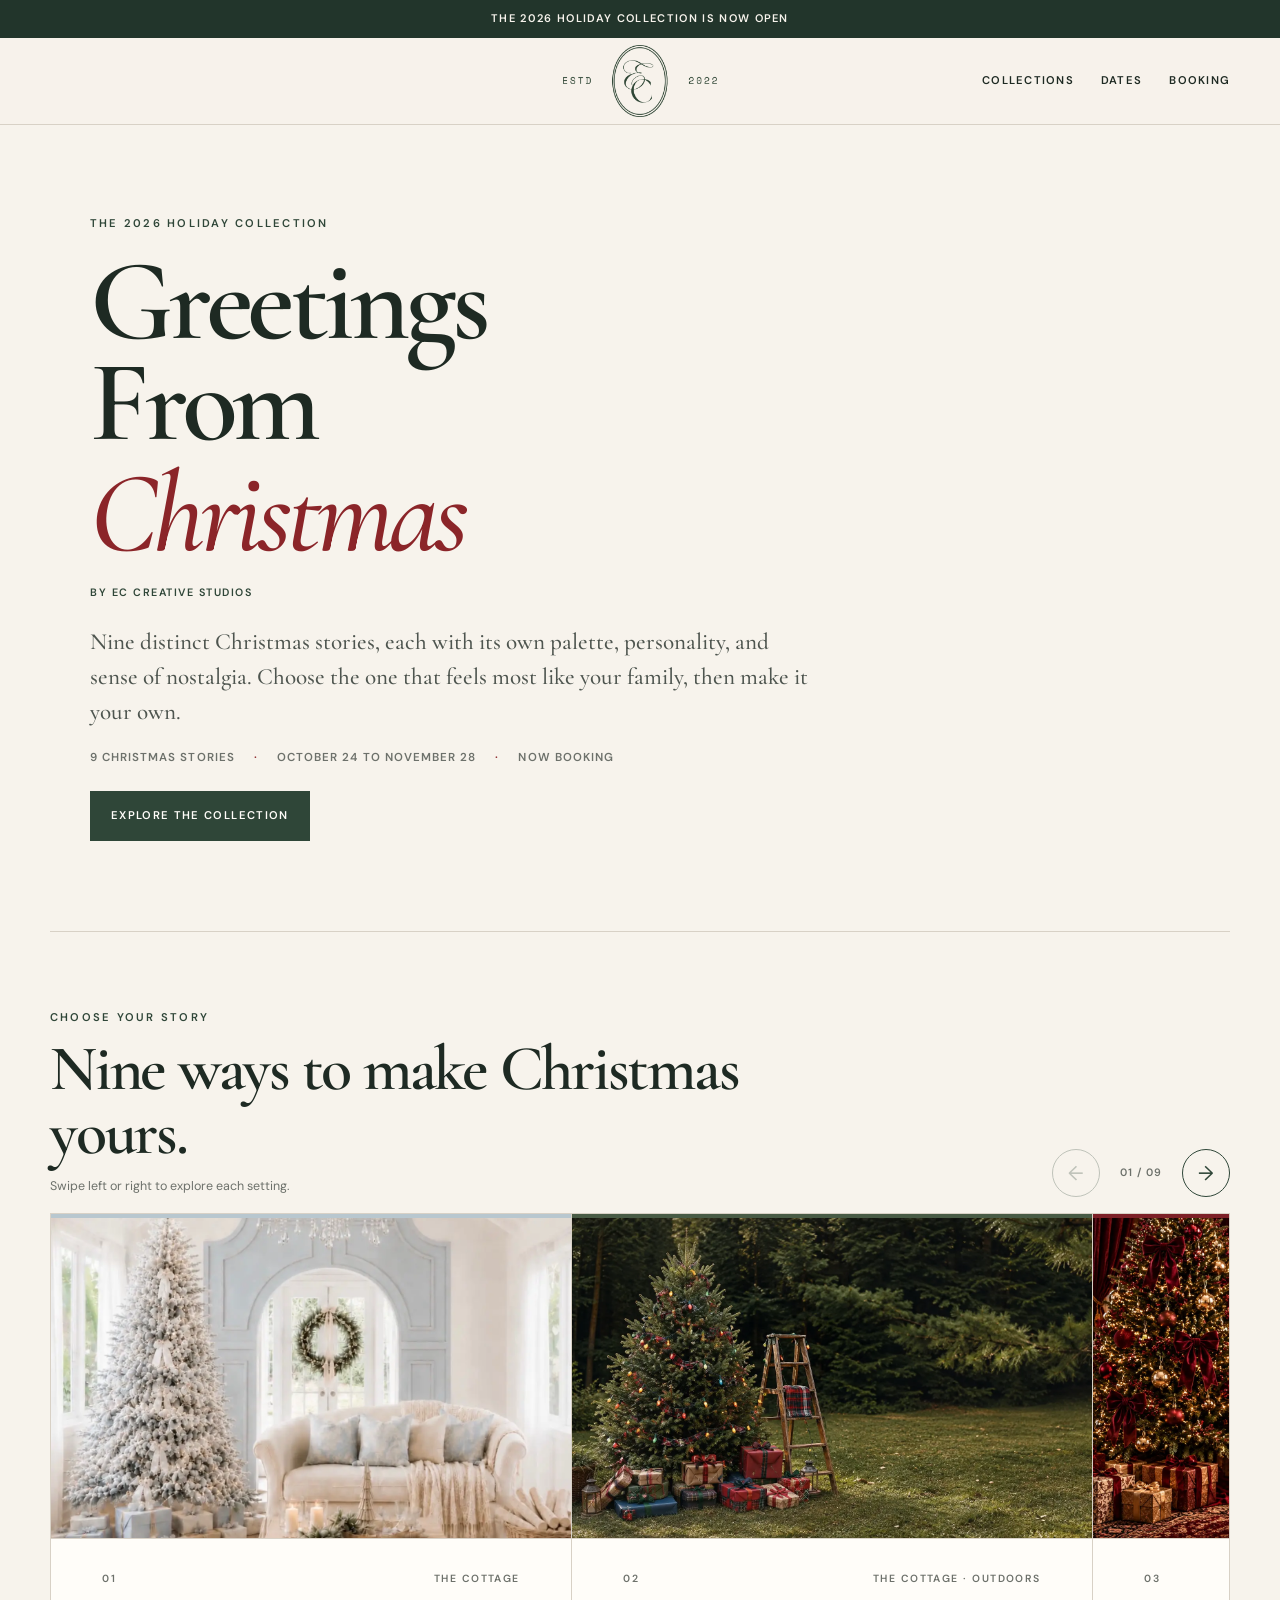
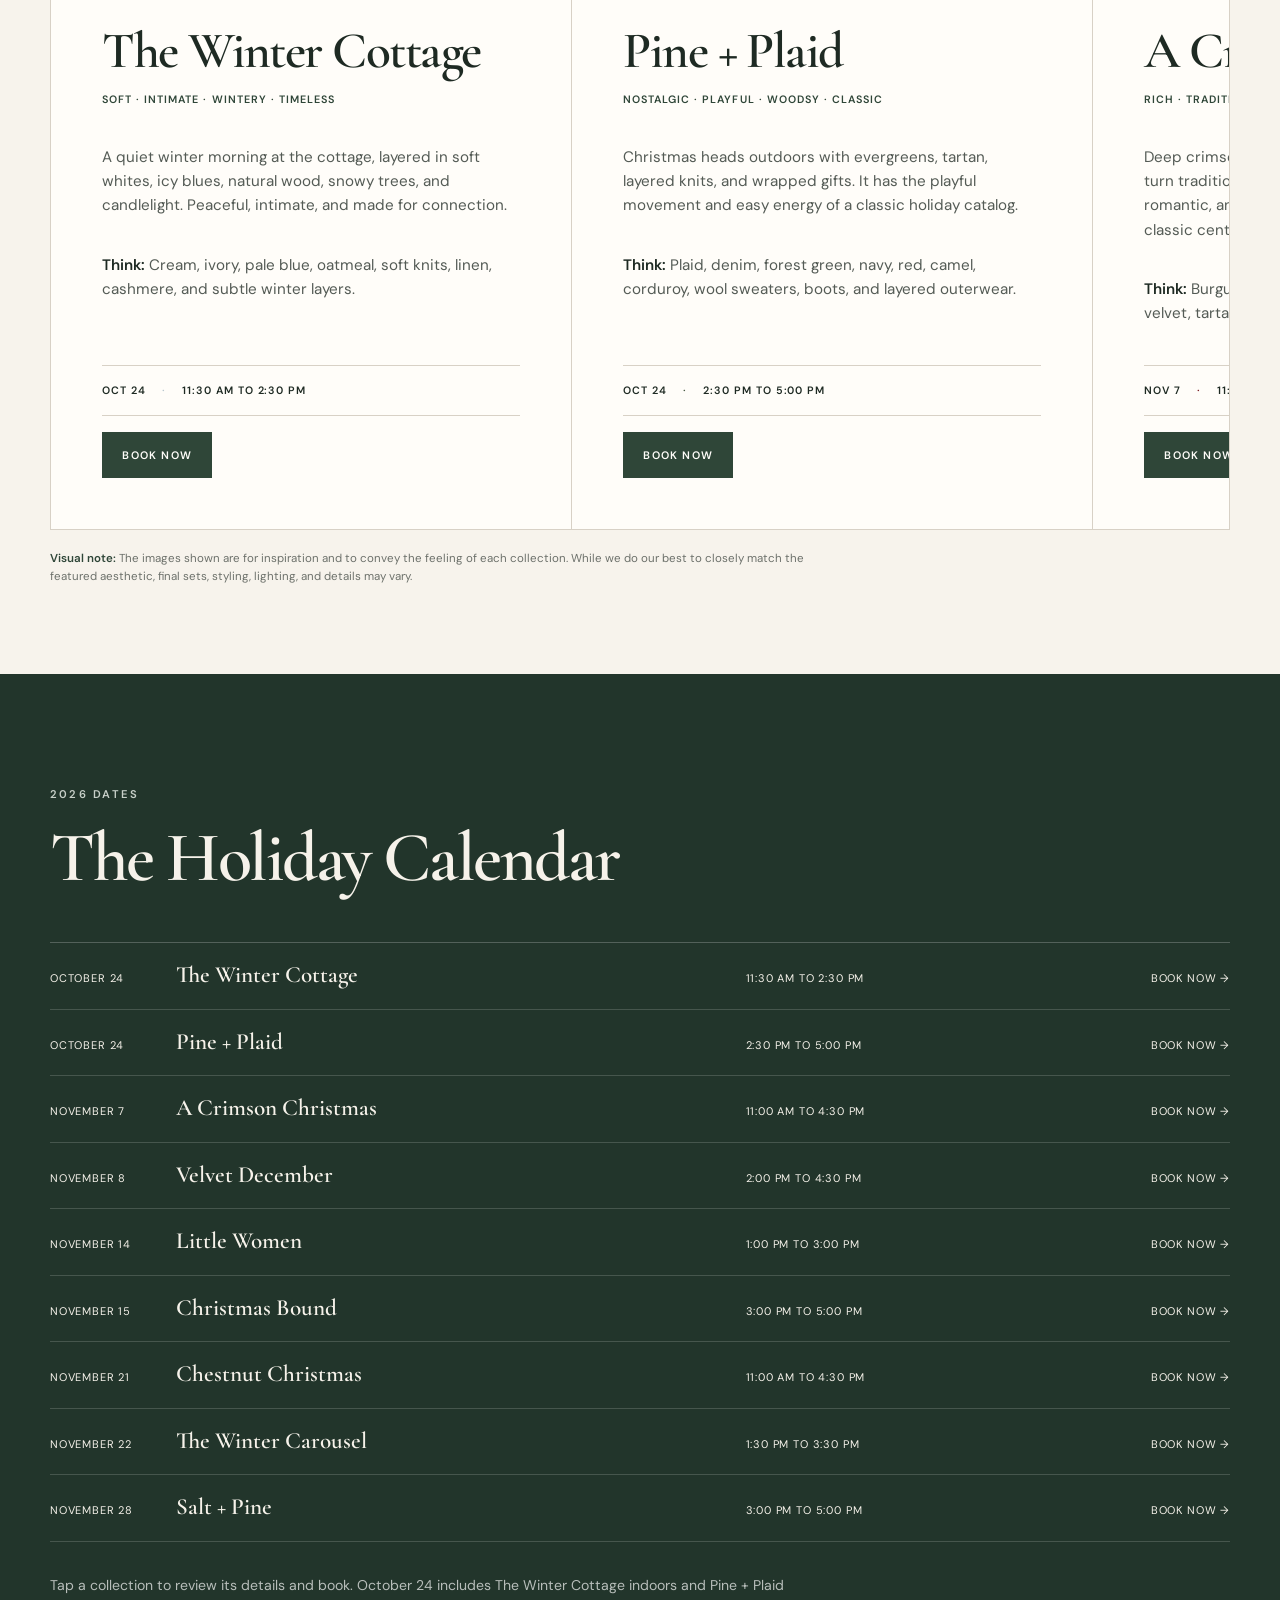
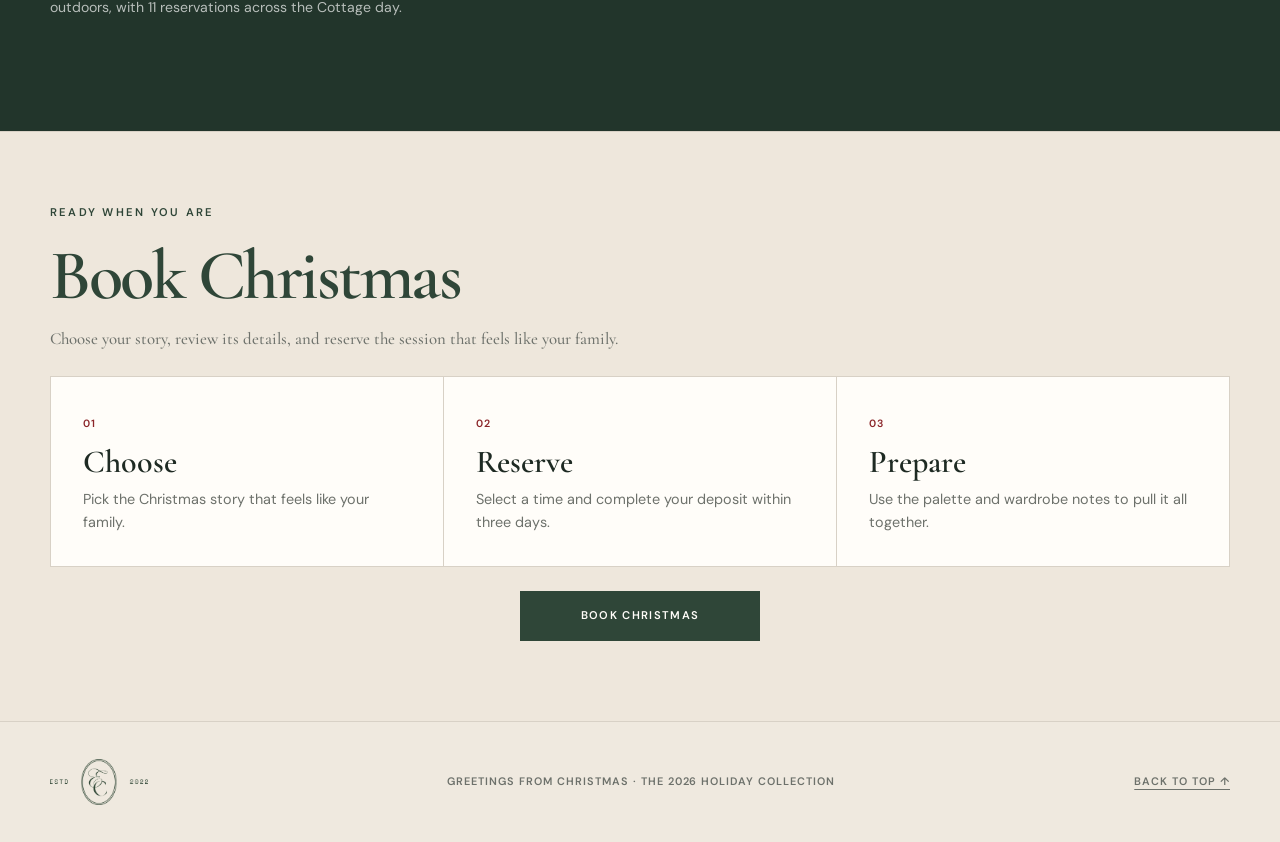
==== commit 8cf8c0de: "Polish mobile carousel copy and navigation Keep all nine card summaries complete at equal heights, a" ====
--- a/index.html
+++ b/index.html
@@ -8,6 +8,19 @@
   <meta property="og:title" content="Greetings From Christmas | 2026 Holiday Collection" />
   <meta property="og:description" content="Nine Christmas stories. One season worth remembering. By EC Creative Studios." />
   <meta property="og:type" content="website" />
+  <meta property="og:url" content="https://holiday.eccreativestudios.com/" />
+  <meta property="og:site_name" content="EC Creative Studios" />
+  <meta property="og:image" content="https://holiday.eccreativestudios.com/assets/greetings-from-christmas-share.jpg" />
+  <meta property="og:image:secure_url" content="https://holiday.eccreativestudios.com/assets/greetings-from-christmas-share.jpg" />
+  <meta property="og:image:type" content="image/jpeg" />
+  <meta property="og:image:width" content="1200" />
+  <meta property="og:image:height" content="630" />
+  <meta property="og:image:alt" content="Greetings From Christmas, the 2026 Holiday Collection by EC Creative Studios" />
+  <meta name="twitter:card" content="summary_large_image" />
+  <meta name="twitter:title" content="Greetings From Christmas | 2026 Holiday Collection" />
+  <meta name="twitter:description" content="Nine Christmas stories. One season worth remembering. By EC Creative Studios." />
+  <meta name="twitter:image" content="https://holiday.eccreativestudios.com/assets/greetings-from-christmas-share.jpg" />
+  <link rel="image_src" href="https://holiday.eccreativestudios.com/assets/greetings-from-christmas-share.jpg" />
   <title>Greetings From Christmas | EC Creative Studios</title>
   <link rel="preconnect" href="https://fonts.googleapis.com" />
   <link rel="preconnect" href="https://fonts.gstatic.com" crossorigin />
@@ -37,6 +50,15 @@
         <a href="#dates">Dates</a>
         <a href="booking.html">Booking</a>
       </div>
+      <details class="mobile-menu">
+        <summary aria-label="Open navigation menu">
+          <span class="mobile-menu-icon" aria-hidden="true"></span>
+        </summary>
+        <nav class="mobile-menu-panel" aria-label="Mobile navigation">
+          <a href="#dates">Dates</a>
+          <a href="booking.html">Booking</a>
+        </nav>
+      </details>
     </nav>
   </header>
 
@@ -78,7 +100,7 @@
         <div class="story-topline"><span>01</span><span>The Cottage</span></div>
         <h3>The Winter Cottage</h3>
         <p class="story-feeling">Soft · Intimate · Wintery · Timeless</p>
-        <p class="story-description">A quiet winter morning tucked away at the cottage. Soft whites, icy blues, natural wood, snowy trees, and candlelight create a peaceful Christmas setting made for connection and soft, lived-in moments.</p>
+        <p class="story-description">A quiet winter morning at the cottage, layered in soft whites, icy blues, natural wood, snowy trees, and candlelight. Peaceful, intimate, and made for connection.</p>
         <p class="story-think"><strong>Think:</strong> Cream, ivory, pale blue, oatmeal, soft knits, linen, cashmere, and subtle winter layers.</p>
         <div class="story-logistics"><span>Oct 24</span><span>11:30 AM to 2:30 PM</span></div>
         <a class="text-link" href="booking.html?story=the-winter-cottage">Book now</a>
@@ -91,7 +113,7 @@
         <div class="story-topline"><span>02</span><span>The Cottage · Outdoors</span></div>
         <h3>Pine + Plaid</h3>
         <p class="story-feeling">Nostalgic · Playful · Woodsy · Classic</p>
-        <p class="story-description">Christmas heads outdoors with evergreens, tartan, layered knits, wrapped gifts, and the easy energy of a classic holiday catalog. Less standing still. More decorating, laughing, moving, and being together.</p>
+        <p class="story-description">Christmas heads outdoors with evergreens, tartan, layered knits, and wrapped gifts. It has the playful movement and easy energy of a classic holiday catalog.</p>
         <p class="story-think"><strong>Think:</strong> Plaid, denim, forest green, navy, red, camel, corduroy, wool sweaters, boots, and layered outerwear.</p>
         <div class="story-logistics"><span>Oct 24</span><span>2:30 PM to 5:00 PM</span></div>
         <a class="text-link" href="booking.html?story=pine-plaid">Book now</a>
@@ -104,7 +126,7 @@
         <div class="story-topline"><span>03</span><span>Mint Studios</span></div>
         <h3>A Crimson Christmas</h3>
         <p class="story-feeling">Rich · Traditional · Romantic · Grand</p>
-        <p class="story-description">Deep crimson, evergreen, candlelight, velvet bows, and all the richness of a traditional Christmas dressed up for the occasion. Classic holiday color made dramatic, warm, and timeless.</p>
+        <p class="story-description">Deep crimson, evergreen, candlelight, and velvet bows turn traditional Christmas color into something rich, romantic, and timeless. Holiday drama with a warm, classic center.</p>
         <p class="story-think"><strong>Think:</strong> Burgundy, deep red, black, evergreen, cream, velvet, tartan, and holiday dresswear.</p>
         <div class="story-logistics"><span>Nov 7</span><span>11:00 AM to 4:30 PM</span></div>
         <a class="text-link" href="booking.html?story=a-crimson-christmas">Book now</a>
@@ -117,7 +139,7 @@
         <div class="story-topline"><span>04</span><span>Mint Studios</span></div>
         <h3>Velvet December</h3>
         <p class="story-feeling">Romantic · Artistic · Vintage · Soft</p>
-        <p class="story-description">A softer take on Christmas, filled with dusty rose, muted blue, antique gold, velvet ribbon, and collected details. It feels like opening a box of Christmas treasures that has been kept for years.</p>
+        <p class="story-description">Dusty rose, muted blue, antique gold, velvet ribbon, and collected details create a softer Christmas story. Romantic, artistic, and quietly vintage.</p>
         <p class="story-think"><strong>Think:</strong> Mauve, dusty blue, cream, velvet, satin, delicate patterns, and antique-inspired pieces.</p>
         <div class="story-logistics"><span>Nov 8</span><span>2:00 PM to 4:30 PM</span></div>
         <a class="text-link" href="booking.html?story=velvet-december">Book now</a>
@@ -130,7 +152,7 @@
         <div class="story-topline"><span>05</span><span>Special Edition</span></div>
         <h3>Little Women</h3>
         <p class="story-feeling">Romantic · Literary · Nostalgic · Intimate</p>
-        <p class="story-description">Inspired by the warmth and romance of Christmases from another time, Little Women is quiet, sentimental, and beautifully old-fashioned. Think simple traditions, soft fabrics, candlelight, handwritten letters, ribbons, and the kind of Christmas that feels handmade rather than decorated.</p>
+        <p class="story-description">A quiet, sentimental Christmas inspired by another time, with candlelight, handwritten letters, ribbons, and handmade traditions. Romantic, literary, and beautifully old-fashioned.</p>
         <p class="story-think"><strong>Think:</strong> Cream, faded florals, burgundy, forest green, lace, linen, wool, ribbons, vintage silhouettes, and heirloom-inspired pieces.</p>
         <div class="story-logistics"><span>Nov 14</span><span>1:00 PM to 3:00 PM</span></div>
         <a class="text-link" href="booking.html?story=little-women">Book now</a>
@@ -143,7 +165,7 @@
         <div class="story-topline"><span>06</span><span>Vintage Car · Limited Edition</span></div>
         <h3>Christmas Bound</h3>
         <p class="story-feeling">Cinematic · Adventurous · Nostalgic · Cool</p>
-        <p class="story-description">Pack the presents, grab the tree, and pile into the car. Christmas Bound turns the holiday road trip into a vintage editorial, filled with evergreen, layered winter styling, and the feeling that somewhere wonderful is waiting ahead.</p>
+        <p class="story-description">Pack the presents, grab the tree, and pile into the car. A vintage holiday road trip filled with evergreens, layered winter styling, and cinematic nostalgia.</p>
         <p class="story-think"><strong>Think:</strong> Tartan, denim, corduroy, wool coats, sweaters, loafers, boots, and lived-in layers.</p>
         <div class="story-logistics"><span>Nov 15</span><span>3:00 PM to 5:00 PM</span><span>4 sessions</span></div>
         <a class="text-link" href="booking.html?story=christmas-bound">Book now</a>
@@ -156,7 +178,7 @@
         <div class="story-topline"><span>07</span><span>Mint Studios</span></div>
         <h3>Chestnut Christmas</h3>
         <p class="story-feeling">Warm · Heritage · Classic · Cozy</p>
-        <p class="story-description">Warm chestnut tones, traditional greenery, rich plaids, natural textures, and a beautifully lived-in feeling. Relaxed and polished at once, with the warmth of a classic holiday campaign.</p>
+        <p class="story-description">Warm chestnut tones, traditional greenery, rich plaids, and natural textures create a Christmas story that feels lived-in and polished. Classic, cozy, and quietly elevated.</p>
         <p class="story-think"><strong>Think:</strong> Chocolate, camel, cream, forest green, tartan, wool, corduroy, loafers, and knits.</p>
         <div class="story-logistics"><span>Nov 21</span><span>11:00 AM to 4:30 PM</span></div>
         <a class="text-link" href="booking.html?story=chestnut-christmas">Book now</a>
@@ -169,7 +191,7 @@
         <div class="story-topline"><span>08</span><span>Mint Studios</span></div>
         <h3>The Winter Carousel</h3>
         <p class="story-feeling">Dreamy · Whimsical · Elegant · Magical</p>
-        <p class="story-description">Frosted trees, winter whites, soft gold, and an old-fashioned carousel create a Christmas dream that feels magical without becoming overly sweet. A little world made for childhood wonder.</p>
+        <p class="story-description">Frosted trees, winter whites, soft gold, and an old-fashioned carousel create a world of childhood wonder. Dreamy, elegant, and magical without feeling overly sweet.</p>
         <p class="story-think"><strong>Think:</strong> Ivory, winter white, soft neutrals, delicate textures, and timeless children’s clothing.</p>
         <div class="story-logistics"><span>Nov 22</span><span>1:30 PM to 3:30 PM</span></div>
         <a class="text-link" href="booking.html?story=the-winter-carousel">Book now</a>
@@ -182,7 +204,7 @@
         <div class="story-topline"><span>09</span><span>South Florida · Outdoors</span></div>
         <h3>Salt + Pine</h3>
         <p class="story-feeling">Coastal · Warm · Relaxed · Nostalgic · Natural</p>
-        <p class="story-description">A Christmas story made for Miami. Salt + Pine brings the warmth of the holidays outdoors with soft sand, natural pine, warm ivory tones, woven textures, and the glow of late afternoon light. It feels relaxed and coastal without becoming beachy, giving you the nostalgia of Christmas at home with a distinctly South Florida point of view. Bare feet, soft layers, little ones gathered around the tree, and genuine family moments make this one feel effortless, intimate, and timeless.</p>
+        <p class="story-description">A Miami Christmas outdoors, shaped by soft sand, natural pine, woven texture, and warm late-afternoon light. Relaxed, intimate, and coastal without becoming beachy.</p>
         <p class="story-think"><strong>Think:</strong> Cream, oatmeal, sage, dusty blue, sand, linen, soft knits, natural textures, and understated holiday details.</p>
         <div class="story-logistics"><span>Nov 28</span><span>3:00 PM to 5:00 PM</span></div>
         <a class="text-link" href="booking.html?story=salt-pine">Book now</a>
--- a/styles.css
+++ b/styles.css
@@ -103,6 +103,76 @@
 }
 .nav-links a:hover { color: var(--red); }
 
+.mobile-menu { display: none; }
+.mobile-menu summary {
+  display: grid;
+  place-items: center;
+  width: 44px;
+  height: 44px;
+  padding: 0;
+  border: 1px solid var(--line);
+  border-radius: 50%;
+  background: var(--paper);
+  cursor: pointer;
+  list-style: none;
+}
+.mobile-menu summary::-webkit-details-marker { display: none; }
+.mobile-menu summary:focus-visible {
+  outline: 3px solid color-mix(in srgb, var(--red) 60%, transparent);
+  outline-offset: 3px;
+}
+.mobile-menu-icon,
+.mobile-menu-icon::before,
+.mobile-menu-icon::after {
+  display: block;
+  width: 18px;
+  height: 1.5px;
+  background: var(--green-dark);
+  transition: transform 180ms ease, opacity 180ms ease;
+}
+.mobile-menu-icon {
+  position: relative;
+}
+.mobile-menu-icon::before,
+.mobile-menu-icon::after {
+  content: "";
+  position: absolute;
+  left: 0;
+}
+.mobile-menu-icon::before { transform: translateY(-6px); }
+.mobile-menu-icon::after { transform: translateY(6px); }
+.mobile-menu[open] .mobile-menu-icon { background: transparent; }
+.mobile-menu[open] .mobile-menu-icon::before { transform: rotate(45deg); }
+.mobile-menu[open] .mobile-menu-icon::after { transform: rotate(-45deg); }
+.mobile-menu-panel {
+  position: absolute;
+  top: calc(100% + 8px);
+  right: 0;
+  z-index: 40;
+  display: grid;
+  min-width: 176px;
+  padding: .35rem;
+  background: var(--white);
+  border: 1px solid var(--line);
+  box-shadow: 0 14px 32px rgba(30, 42, 35, .14);
+}
+.mobile-menu-panel a {
+  padding: .75rem .9rem;
+  color: var(--ink);
+  font-size: .67rem;
+  font-weight: 600;
+  letter-spacing: .11em;
+  text-decoration: none;
+  text-transform: uppercase;
+}
+.mobile-menu-panel a:hover,
+.mobile-menu-panel a:focus-visible,
+.mobile-menu-panel a[aria-current="page"] {
+  background: var(--paper-warm);
+  color: var(--red);
+  outline: none;
+}
+
 .hero {
   padding-block: clamp(3.5rem, 7vw, 6rem);
   max-width: 1100px;
@@ -343,12 +413,6 @@
   max-width: 650px;
   color: #545b55;
   font-size: .95rem;
-}
-.story-description {
-  display: -webkit-box;
-  overflow: hidden;
-  -webkit-box-orient: vertical;
-  -webkit-line-clamp: 5;
 }
 .story-think { margin-top: 1.25rem; }
 .story-think strong {
@@ -709,6 +773,12 @@
   padding-top: 1.25rem;
   border-top: 1px solid var(--line);
 }
+.booking-story-notes h2 {
+  margin: 0 0 .8rem;
+  color: var(--green);
+  font: 600 2.15rem/1 var(--serif);
+  letter-spacing: -.025em;
+}
 
 footer {
   border-top: 1px solid var(--line);
@@ -775,9 +845,13 @@
   .brand-logo {
     width: 118px;
   }
-  .nav-links { gap: 1rem; }
-  .nav-links a { font-size: .61rem; }
-  .nav-links a:first-child { display: none; }
+  .nav-links { display: none; }
+  .mobile-menu {
+    position: relative;
+    z-index: 30;
+    display: block;
+    margin-left: auto;
+  }
 
   .hero {
     padding-top: 2.6rem;
@@ -854,7 +928,6 @@
     margin: 0;
     font-size: .88rem;
     line-height: 1.45;
-    -webkit-line-clamp: 3;
   }
   .story-think { display: none; }
   .story-logistics {
@@ -967,9 +1040,4 @@
 
 @media (max-width: 360px) {
   .brand-logo { width: 86px; }
-  .nav-links { gap: .55rem; }
-  .nav-links a {
-    font-size: .56rem;
-    letter-spacing: .08em;
-  }
-}
+}
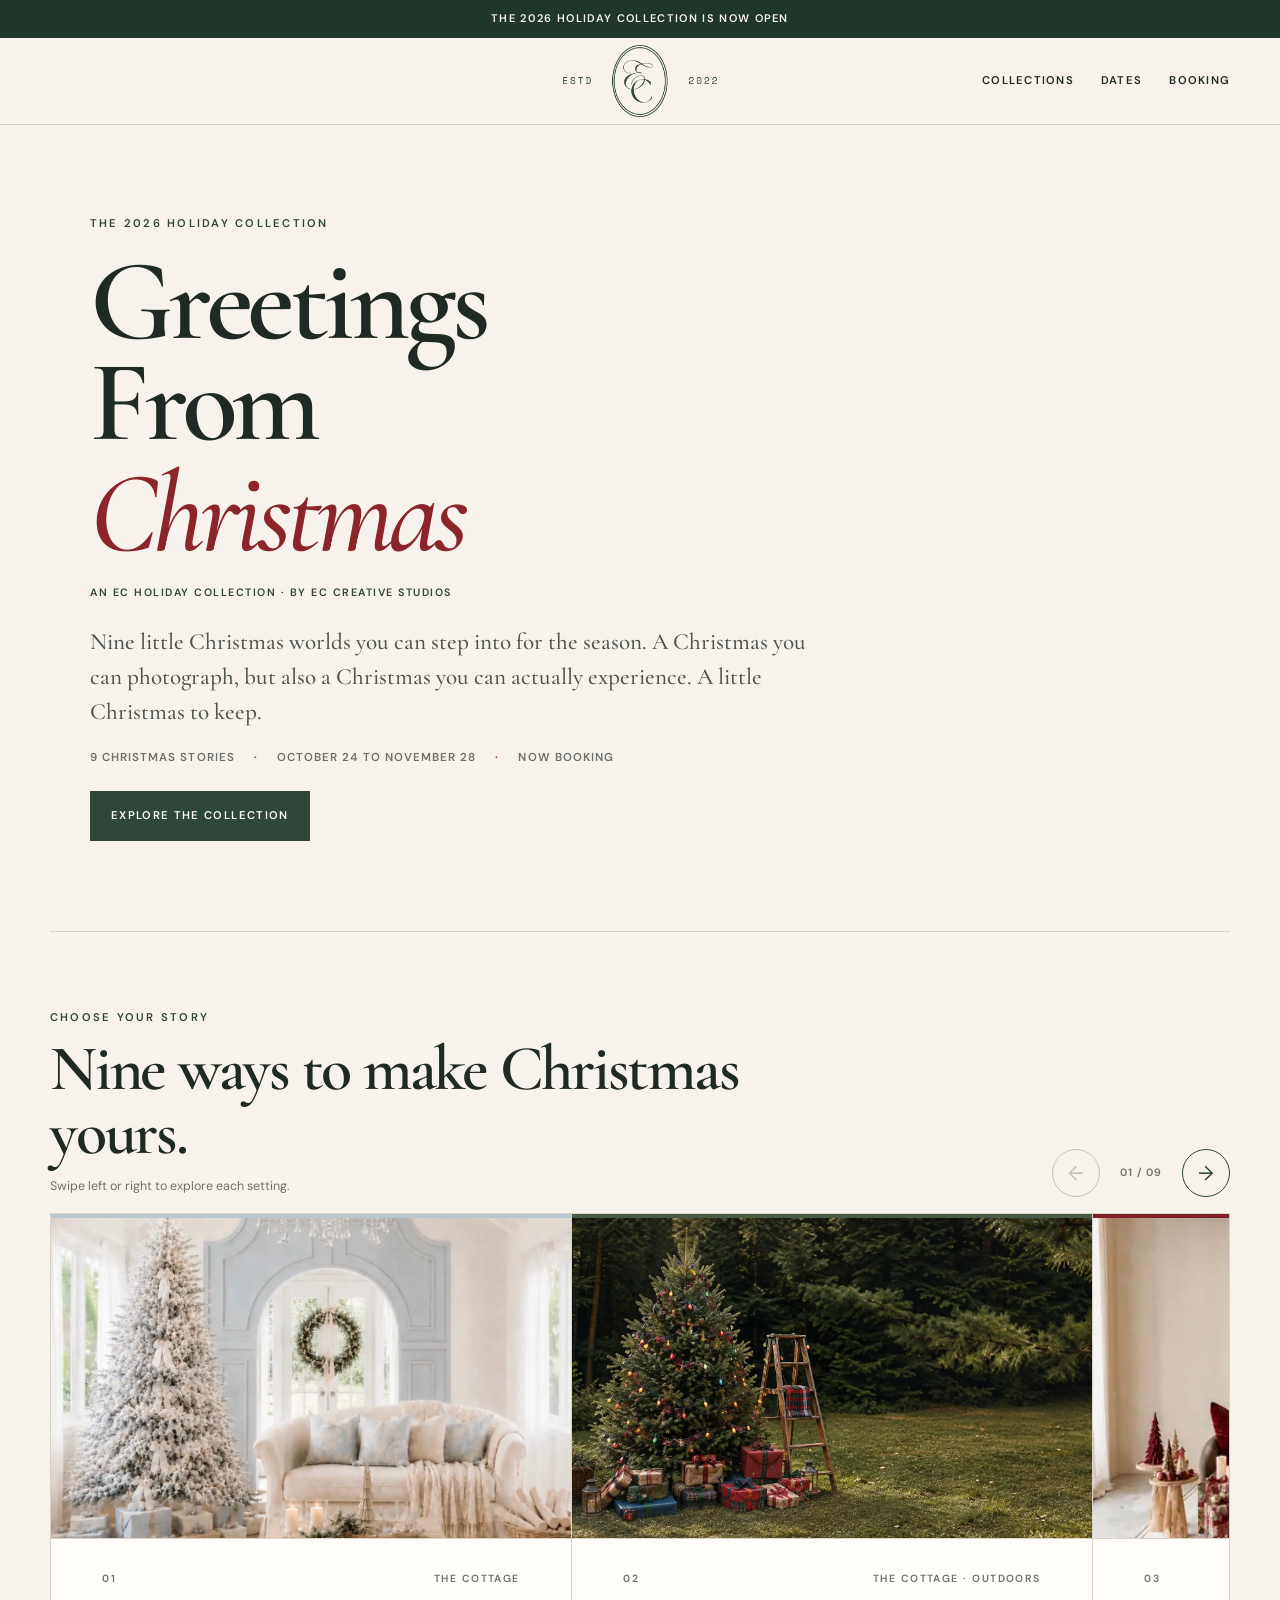
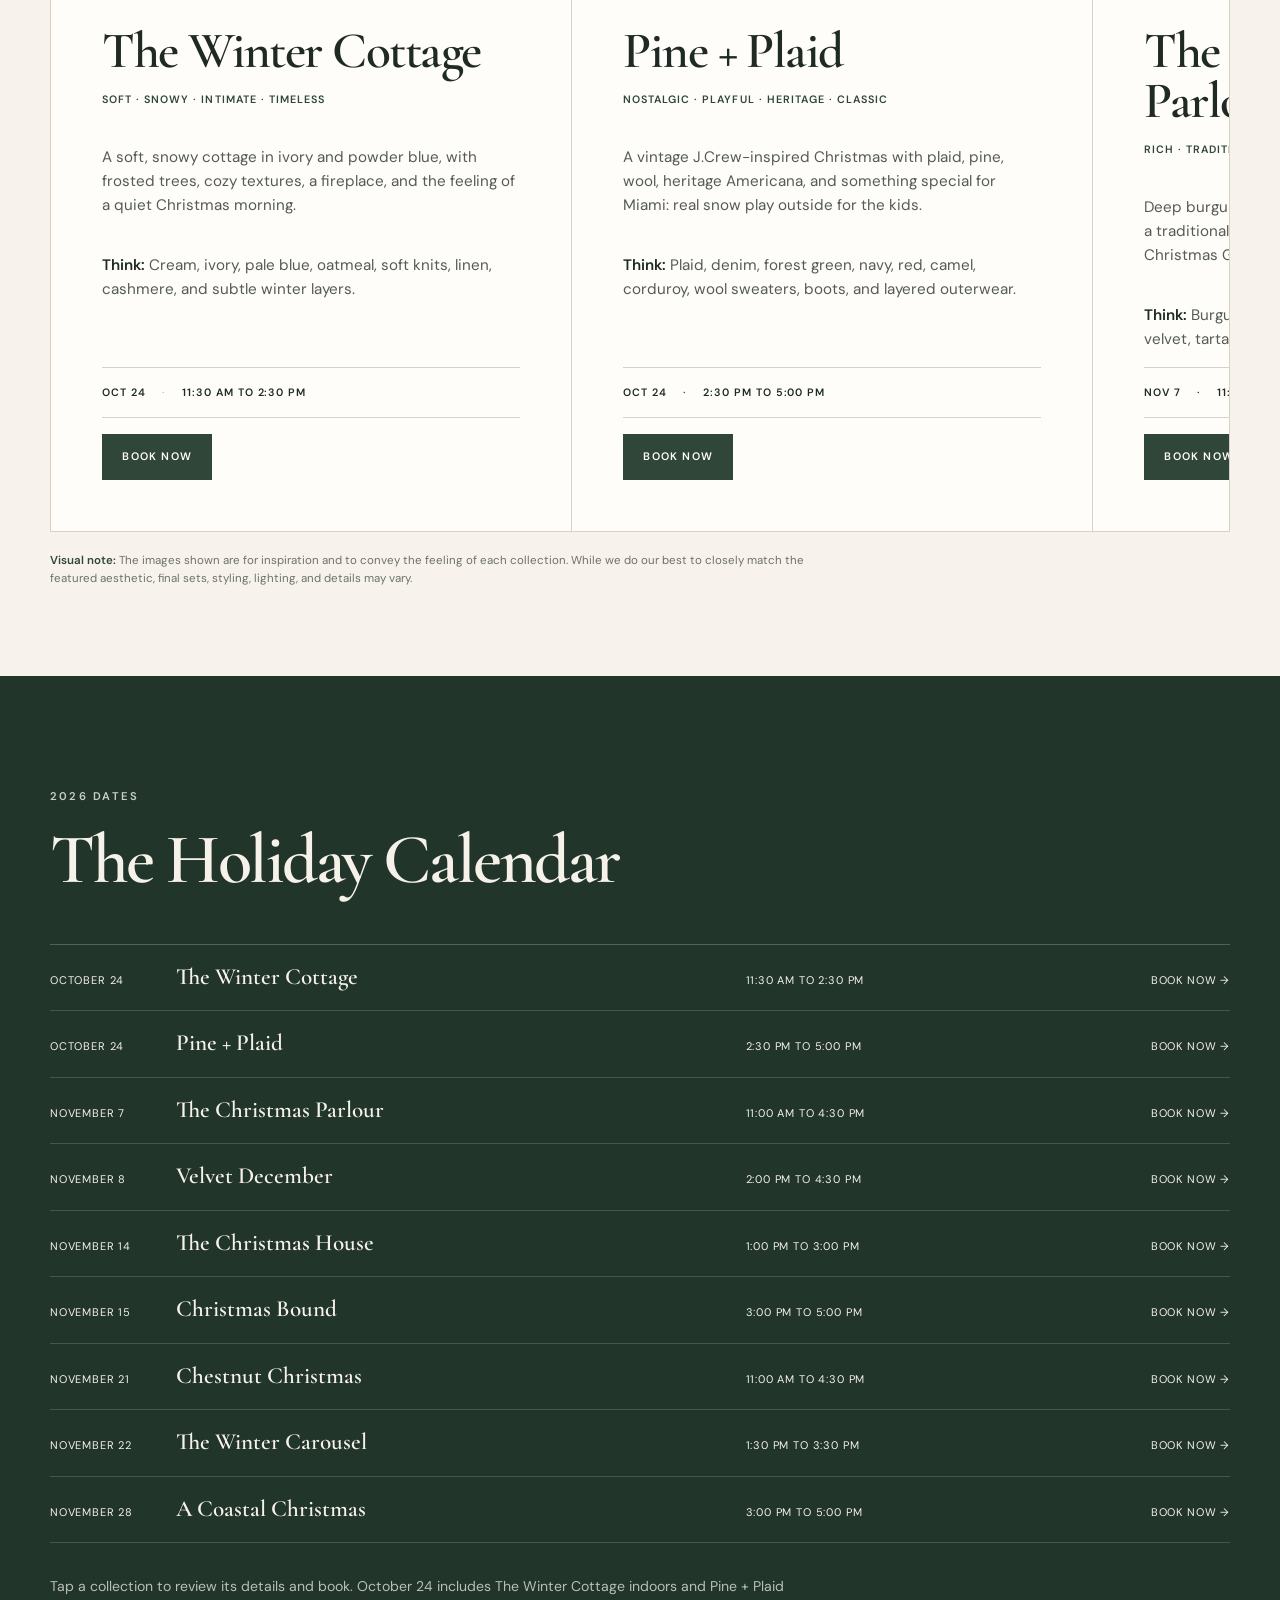
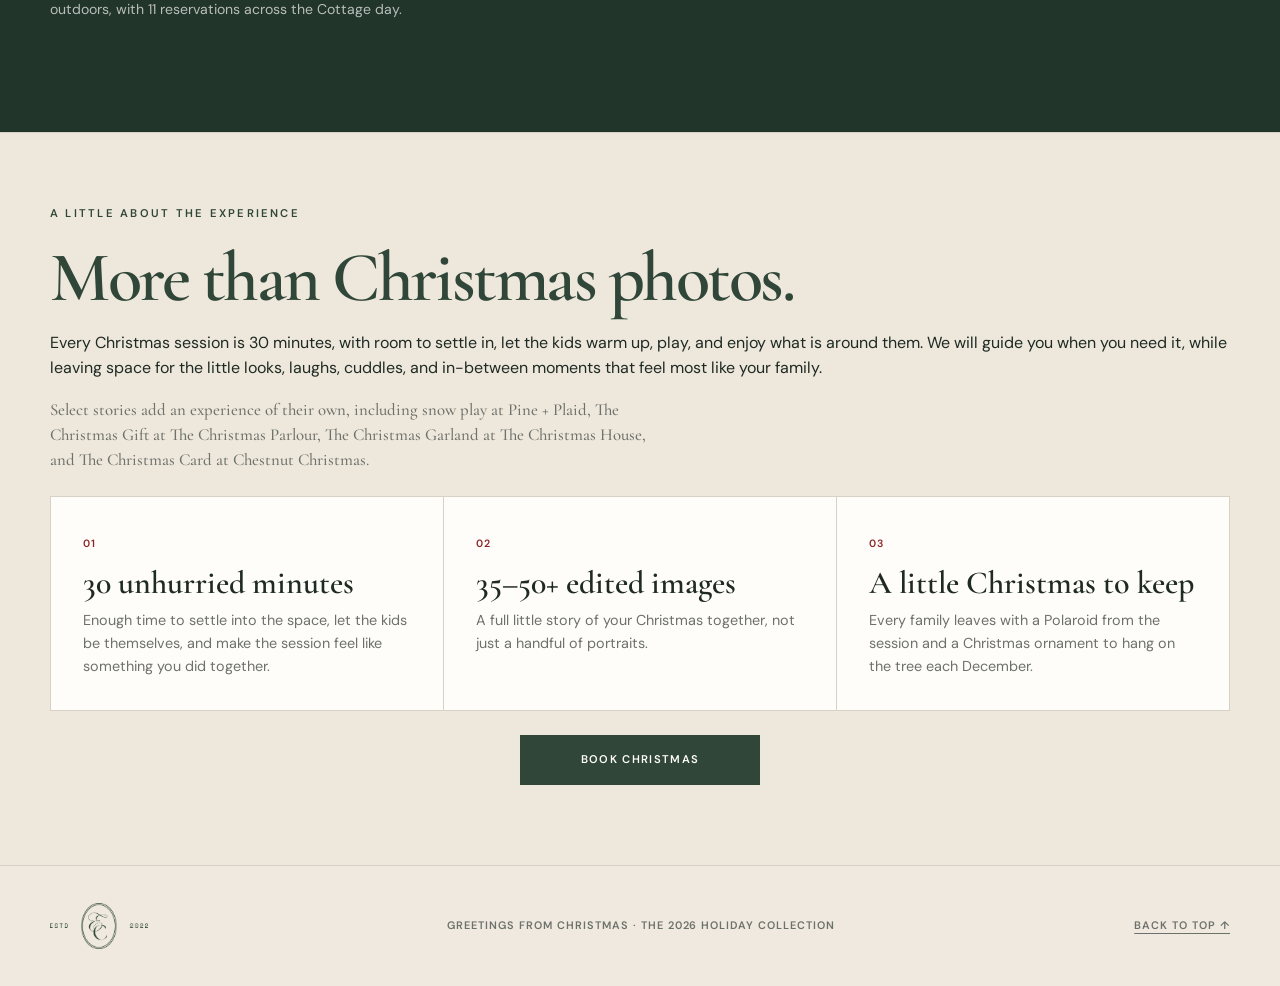
==== commit d7ecd2fd: "Update 2026 holiday stories and session experience" ====
--- a/index.html
+++ b/index.html
@@ -67,9 +67,9 @@
       <p class="eyebrow">The 2026 Holiday Collection</p>
       <h1 id="hero-title"><span>Greetings From</span><em>Christmas</em></h1>
       <div class="hero-byline">
-        <span>By EC Creative Studios</span>
-      </div>
-      <p class="hero-intro">Nine distinct Christmas stories, each with its own palette, personality, and sense of nostalgia. Choose the one that feels most like your family, then make it your own.</p>
+        <span>An EC Holiday Collection · By EC Creative Studios</span>
+      </div>
+      <p class="hero-intro">Nine little Christmas worlds you can step into for the season. A Christmas you can photograph, but also a Christmas you can actually experience. A little Christmas to keep.</p>
       <div class="hero-meta" aria-label="Collection details">
         <span>9 Christmas stories</span>
         <span>October 24 to November 28</span>
@@ -99,8 +99,8 @@
         </figure>
         <div class="story-topline"><span>01</span><span>The Cottage</span></div>
         <h3>The Winter Cottage</h3>
-        <p class="story-feeling">Soft · Intimate · Wintery · Timeless</p>
-        <p class="story-description">A quiet winter morning at the cottage, layered in soft whites, icy blues, natural wood, snowy trees, and candlelight. Peaceful, intimate, and made for connection.</p>
+        <p class="story-feeling">Soft · Snowy · Intimate · Timeless</p>
+        <p class="story-description">A soft, snowy cottage in ivory and powder blue, with frosted trees, cozy textures, a fireplace, and the feeling of a quiet Christmas morning.</p>
         <p class="story-think"><strong>Think:</strong> Cream, ivory, pale blue, oatmeal, soft knits, linen, cashmere, and subtle winter layers.</p>
         <div class="story-logistics"><span>Oct 24</span><span>11:30 AM to 2:30 PM</span></div>
         <a class="text-link" href="booking.html?story=the-winter-cottage">Book now</a>
@@ -112,24 +112,24 @@
         </figure>
         <div class="story-topline"><span>02</span><span>The Cottage · Outdoors</span></div>
         <h3>Pine + Plaid</h3>
-        <p class="story-feeling">Nostalgic · Playful · Woodsy · Classic</p>
-        <p class="story-description">Christmas heads outdoors with evergreens, tartan, layered knits, and wrapped gifts. It has the playful movement and easy energy of a classic holiday catalog.</p>
+        <p class="story-feeling">Nostalgic · Playful · Heritage · Classic</p>
+        <p class="story-description">A vintage J.Crew-inspired Christmas with plaid, pine, wool, heritage Americana, and something special for Miami: real snow play outside for the kids.</p>
         <p class="story-think"><strong>Think:</strong> Plaid, denim, forest green, navy, red, camel, corduroy, wool sweaters, boots, and layered outerwear.</p>
         <div class="story-logistics"><span>Oct 24</span><span>2:30 PM to 5:00 PM</span></div>
         <a class="text-link" href="booking.html?story=pine-plaid">Book now</a>
       </article>
 
-      <article class="story" role="group" aria-roledescription="slide" aria-label="3 of 9: A Crimson Christmas" style="--accent:#7d2027">
-        <figure class="story-media">
-          <img src="assets/crimson-christmas.webp" alt="Deep crimson and evergreen traditional Christmas room glowing with candlelight" width="1672" height="941" loading="lazy" decoding="async" />
+      <article class="story" role="group" aria-roledescription="slide" aria-label="3 of 9: The Christmas Parlour" style="--accent:#7d2027">
+        <figure class="story-media">
+          <img src="assets/christmas-parlour.webp" alt="Traditional Christmas parlour with deep burgundy velvet, candlelight, evergreen garland, a wreath, and a richly decorated tree" width="600" height="400" loading="lazy" decoding="async" />
         </figure>
         <div class="story-topline"><span>03</span><span>Mint Studios</span></div>
-        <h3>A Crimson Christmas</h3>
-        <p class="story-feeling">Rich · Traditional · Romantic · Grand</p>
-        <p class="story-description">Deep crimson, evergreen, candlelight, and velvet bows turn traditional Christmas color into something rich, romantic, and timeless. Holiday drama with a warm, classic center.</p>
+        <h3>The Christmas Parlour</h3>
+        <p class="story-feeling">Rich · Traditional · Romantic · Warm</p>
+        <p class="story-description">Deep burgundy, velvet, candlelight, and evergreen create a traditional Christmas parlour. Families will also make The Christmas Gift with their Polaroid and ornament.</p>
         <p class="story-think"><strong>Think:</strong> Burgundy, deep red, black, evergreen, cream, velvet, tartan, and holiday dresswear.</p>
         <div class="story-logistics"><span>Nov 7</span><span>11:00 AM to 4:30 PM</span></div>
-        <a class="text-link" href="booking.html?story=a-crimson-christmas">Book now</a>
+        <a class="text-link" href="/christmas-parlour">Book now</a>
       </article>
 
       <article class="story" role="group" aria-roledescription="slide" aria-label="4 of 9: Velvet December" style="--accent:#9b7580">
@@ -138,24 +138,24 @@
         </figure>
         <div class="story-topline"><span>04</span><span>Mint Studios</span></div>
         <h3>Velvet December</h3>
-        <p class="story-feeling">Romantic · Artistic · Vintage · Soft</p>
-        <p class="story-description">Dusty rose, muted blue, antique gold, velvet ribbon, and collected details create a softer Christmas story. Romantic, artistic, and quietly vintage.</p>
+        <p class="story-feeling">Rich · Romantic · Timeless · Dressed Up</p>
+        <p class="story-description">Rich, romantic, and a little more dressed up, with velvet, candlelight, beautiful textures, and a timeless setting made for polished Christmas portraits.</p>
         <p class="story-think"><strong>Think:</strong> Mauve, dusty blue, cream, velvet, satin, delicate patterns, and antique-inspired pieces.</p>
         <div class="story-logistics"><span>Nov 8</span><span>2:00 PM to 4:30 PM</span></div>
         <a class="text-link" href="booking.html?story=velvet-december">Book now</a>
       </article>
 
-      <article class="story" role="group" aria-roledescription="slide" aria-label="5 of 9: Little Women" style="--accent:#6f594c">
-        <figure class="story-media">
-          <img src="assets/little-women.webp" alt="Warm old-fashioned Christmas fireside room with stockings, plaid, and handmade details" width="1672" height="941" loading="lazy" decoding="async" />
+      <article class="story" role="group" aria-roledescription="slide" aria-label="5 of 9: The Christmas House" style="--accent:#6f594c">
+        <figure class="story-media">
+          <img src="assets/little-women.webp" alt="Warm old-fashioned Christmas fireside room with stockings, plaid, books, and handmade details" width="1672" height="941" loading="lazy" decoding="async" />
         </figure>
         <div class="story-topline"><span>05</span><span>Special Edition</span></div>
-        <h3>Little Women</h3>
-        <p class="story-feeling">Romantic · Literary · Nostalgic · Intimate</p>
-        <p class="story-description">A quiet, sentimental Christmas inspired by another time, with candlelight, handwritten letters, ribbons, and handmade traditions. Romantic, literary, and beautifully old-fashioned.</p>
+        <h3>The Christmas House</h3>
+        <p class="story-feeling">Cozy · Old-Fashioned · Nostalgic · Handmade</p>
+        <p class="story-description">Pine, plaid, dried oranges, cinnamon, ribbons, books, and the traditions that make Christmas feel like home. Families will make The Christmas Garland together.</p>
         <p class="story-think"><strong>Think:</strong> Cream, faded florals, burgundy, forest green, lace, linen, wool, ribbons, vintage silhouettes, and heirloom-inspired pieces.</p>
         <div class="story-logistics"><span>Nov 14</span><span>1:00 PM to 3:00 PM</span></div>
-        <a class="text-link" href="booking.html?story=little-women">Book now</a>
+        <a class="text-link" href="/christmas-house">Book now</a>
       </article>
 
       <article class="story" role="group" aria-roledescription="slide" aria-label="6 of 9: Christmas Bound" style="--accent:#8f3030">
@@ -164,8 +164,8 @@
         </figure>
         <div class="story-topline"><span>06</span><span>Vintage Car · Limited Edition</span></div>
         <h3>Christmas Bound</h3>
-        <p class="story-feeling">Cinematic · Adventurous · Nostalgic · Cool</p>
-        <p class="story-description">Pack the presents, grab the tree, and pile into the car. A vintage holiday road trip filled with evergreens, layered winter styling, and cinematic nostalgia.</p>
+        <p class="story-feeling">Cinematic · Adventurous · Nostalgic · Homeward</p>
+        <p class="story-description">A Christmas journey inspired by heading home for the holidays, with luggage, packages, trees, and all the little details that make the journey part of the memory.</p>
         <p class="story-think"><strong>Think:</strong> Tartan, denim, corduroy, wool coats, sweaters, loafers, boots, and lived-in layers.</p>
         <div class="story-logistics"><span>Nov 15</span><span>3:00 PM to 5:00 PM</span><span>4 sessions</span></div>
         <a class="text-link" href="booking.html?story=christmas-bound">Book now</a>
@@ -178,7 +178,7 @@
         <div class="story-topline"><span>07</span><span>Mint Studios</span></div>
         <h3>Chestnut Christmas</h3>
         <p class="story-feeling">Warm · Heritage · Classic · Cozy</p>
-        <p class="story-description">Warm chestnut tones, traditional greenery, rich plaids, and natural textures create a Christmas story that feels lived-in and polished. Classic, cozy, and quietly elevated.</p>
+        <p class="story-description">Warm brown tones, wood, books, plaid, and an old-fashioned Christmas-at-home feeling. Families will use their Polaroid to create The Christmas Card.</p>
         <p class="story-think"><strong>Think:</strong> Chocolate, camel, cream, forest green, tartan, wool, corduroy, loafers, and knits.</p>
         <div class="story-logistics"><span>Nov 21</span><span>11:00 AM to 4:30 PM</span></div>
         <a class="text-link" href="booking.html?story=chestnut-christmas">Book now</a>
@@ -190,24 +190,24 @@
         </figure>
         <div class="story-topline"><span>08</span><span>Mint Studios</span></div>
         <h3>The Winter Carousel</h3>
-        <p class="story-feeling">Dreamy · Whimsical · Elegant · Magical</p>
-        <p class="story-description">Frosted trees, winter whites, soft gold, and an old-fashioned carousel create a world of childhood wonder. Dreamy, elegant, and magical without feeling overly sweet.</p>
+        <p class="story-feeling">Dreamy · Whimsical · Playful · Magical</p>
+        <p class="story-description">A little Christmas magic for the kids, with frosted trees, a beautiful carousel, and plenty of room to ride, play, and simply be little.</p>
         <p class="story-think"><strong>Think:</strong> Ivory, winter white, soft neutrals, delicate textures, and timeless children’s clothing.</p>
         <div class="story-logistics"><span>Nov 22</span><span>1:30 PM to 3:30 PM</span></div>
         <a class="text-link" href="booking.html?story=the-winter-carousel">Book now</a>
       </article>
 
-      <article class="story" role="group" aria-roledescription="slide" aria-label="9 of 9: Salt and Pine" style="--accent:#819189">
-        <figure class="story-media">
-          <img src="assets/salt-pine.webp" alt="South Florida Christmas courtyard with palms, warm light, and a softly decorated tree" width="1672" height="941" loading="lazy" decoding="async" />
+      <article class="story" role="group" aria-roledescription="slide" aria-label="9 of 9: A Coastal Christmas" style="--accent:#819189">
+        <figure class="story-media">
+          <img src="assets/salt-pine.webp" alt="South Florida Christmas courtyard with a white cottage, warm sand, natural pine, and soft coastal holiday details" width="1672" height="941" loading="lazy" decoding="async" />
         </figure>
         <div class="story-topline"><span>09</span><span>South Florida · Outdoors</span></div>
-        <h3>Salt + Pine</h3>
-        <p class="story-feeling">Coastal · Warm · Relaxed · Nostalgic · Natural</p>
-        <p class="story-description">A Miami Christmas outdoors, shaped by soft sand, natural pine, woven texture, and warm late-afternoon light. Relaxed, intimate, and coastal without becoming beachy.</p>
+        <h3>A Coastal Christmas</h3>
+        <p class="story-feeling">Coastal · Warm · Relaxed · Miami</p>
+        <p class="story-description">A very Miami Christmas with a beautiful white cottage, warm sand, soft neutrals, natural pine, and coastal details. Traditional Christmas, reimagined for home.</p>
         <p class="story-think"><strong>Think:</strong> Cream, oatmeal, sage, dusty blue, sand, linen, soft knits, natural textures, and understated holiday details.</p>
         <div class="story-logistics"><span>Nov 28</span><span>3:00 PM to 5:00 PM</span></div>
-        <a class="text-link" href="booking.html?story=salt-pine">Book now</a>
+        <a class="text-link" href="/coastal-christmas">Book now</a>
       </article>
       </div>
       <p class="collection-disclaimer" role="note"><strong>Visual note:</strong> The images shown are for inspiration and to convey the feeling of each collection. While we do our best to closely match the featured aesthetic, final sets, styling, lighting, and details may vary.</p>
@@ -228,26 +228,27 @@
       <div class="shell">
         <div class="book-christmas-heading">
           <div>
-            <p class="eyebrow">Ready when you are</p>
-            <h2 id="book-christmas-heading">Book Christmas</h2>
-            <p>Choose your story, review its details, and reserve the session that feels like your family.</p>
+            <p class="eyebrow">A little about the experience</p>
+            <h2 id="book-christmas-heading">More than Christmas photos.</h2>
+            <p>Every Christmas session is 30 minutes, with room to settle in, let the kids warm up, play, and enjoy what is around them. We will guide you when you need it, while leaving space for the little looks, laughs, cuddles, and in-between moments that feel most like your family.</p>
+            <p>Select stories add an experience of their own, including snow play at Pine + Plaid, The Christmas Gift at The Christmas Parlour, The Christmas Garland at The Christmas House, and The Christmas Card at Chestnut Christmas.</p>
           </div>
         </div>
-        <div class="details" aria-label="How booking works">
+        <div class="details" aria-label="What is included in every Christmas session">
           <article>
             <span>01</span>
-            <h3>Choose</h3>
-            <p>Pick the Christmas story that feels like your family.</p>
+            <h3>30 unhurried minutes</h3>
+            <p>Enough time to settle into the space, let the kids be themselves, and make the session feel like something you did together.</p>
           </article>
           <article>
             <span>02</span>
-            <h3>Reserve</h3>
-            <p>Select a time and complete your deposit within three days.</p>
+            <h3>35–50+ edited images</h3>
+            <p>A full little story of your Christmas together, not just a handful of portraits.</p>
           </article>
           <article>
             <span>03</span>
-            <h3>Prepare</h3>
-            <p>Use the palette and wardrobe notes to pull it all together.</p>
+            <h3>A little Christmas to keep</h3>
+            <p>Every family leaves with a Polaroid from the session and a Christmas ornament to hang on the tree each December.</p>
           </article>
         </div>
         <div class="book-christmas-cta">
@@ -267,4 +268,4 @@
     </div>
   </footer>
 </body>
-</html>
+</html>
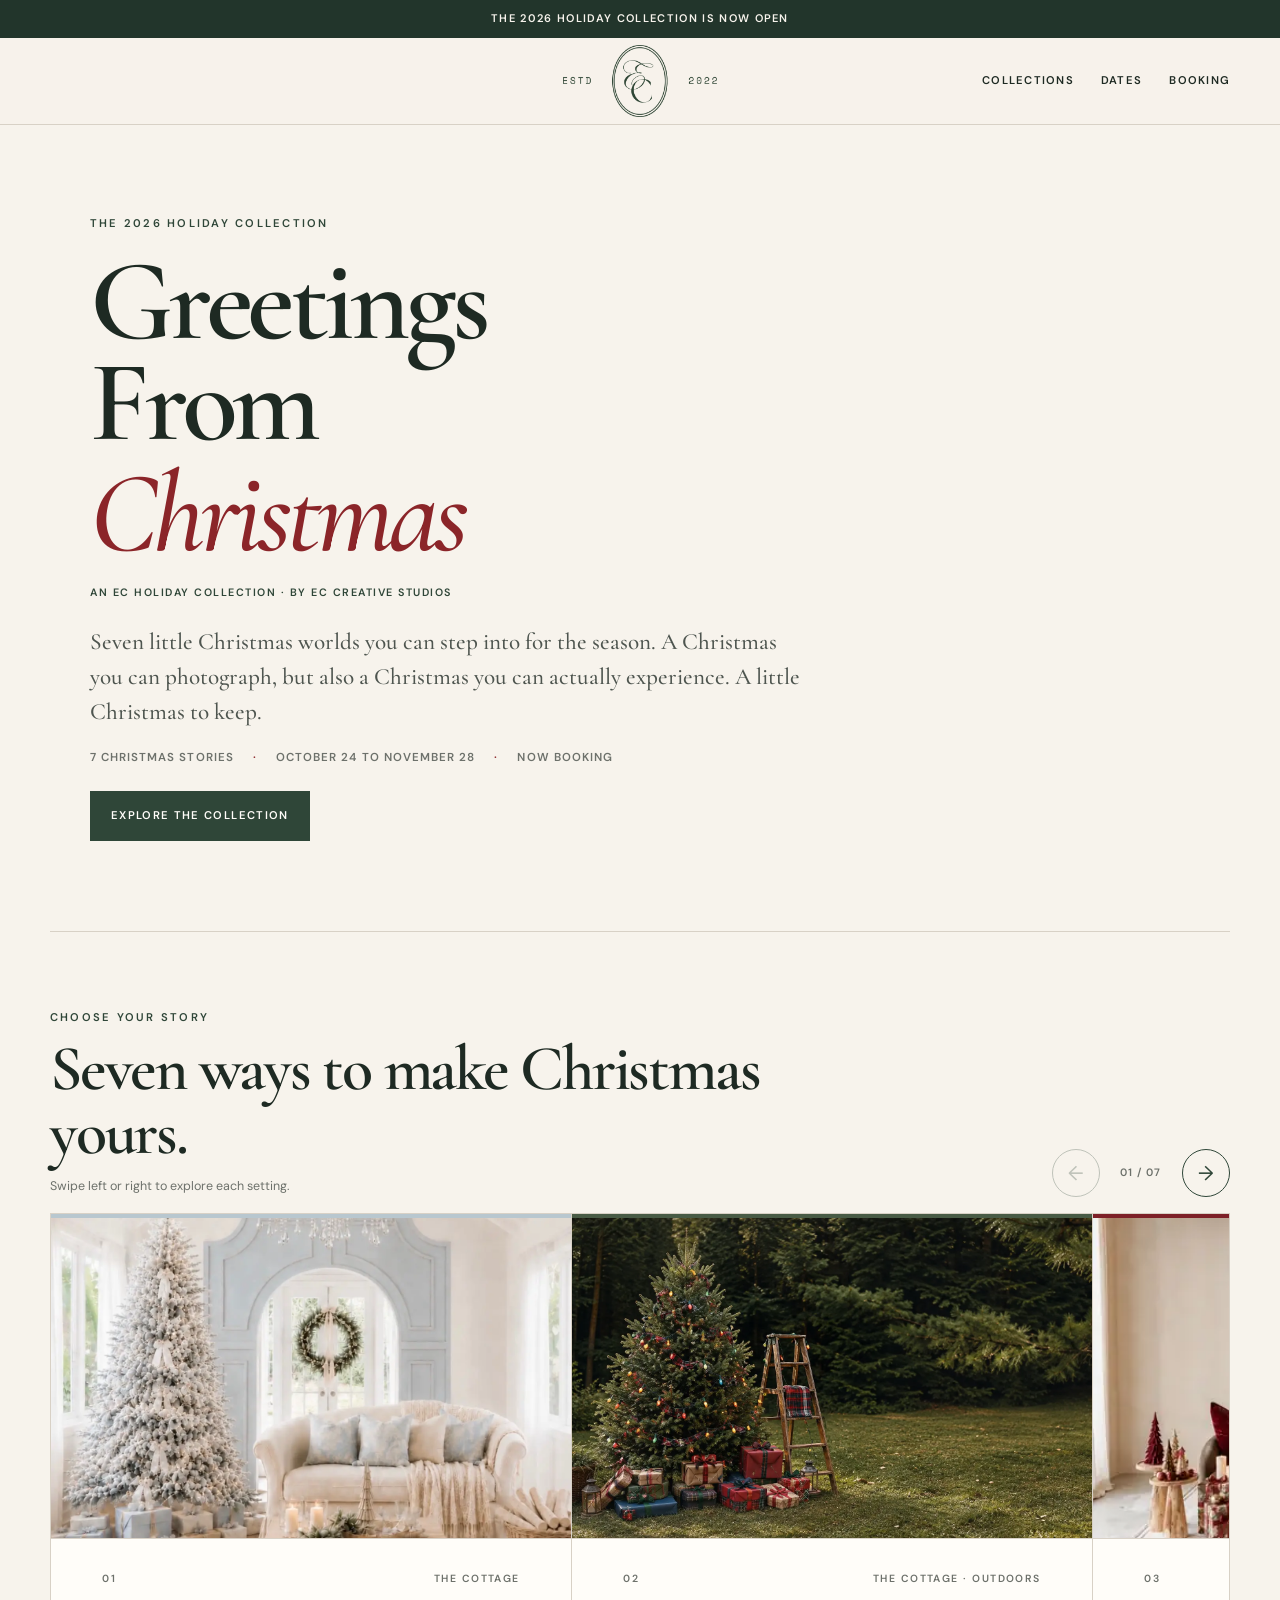
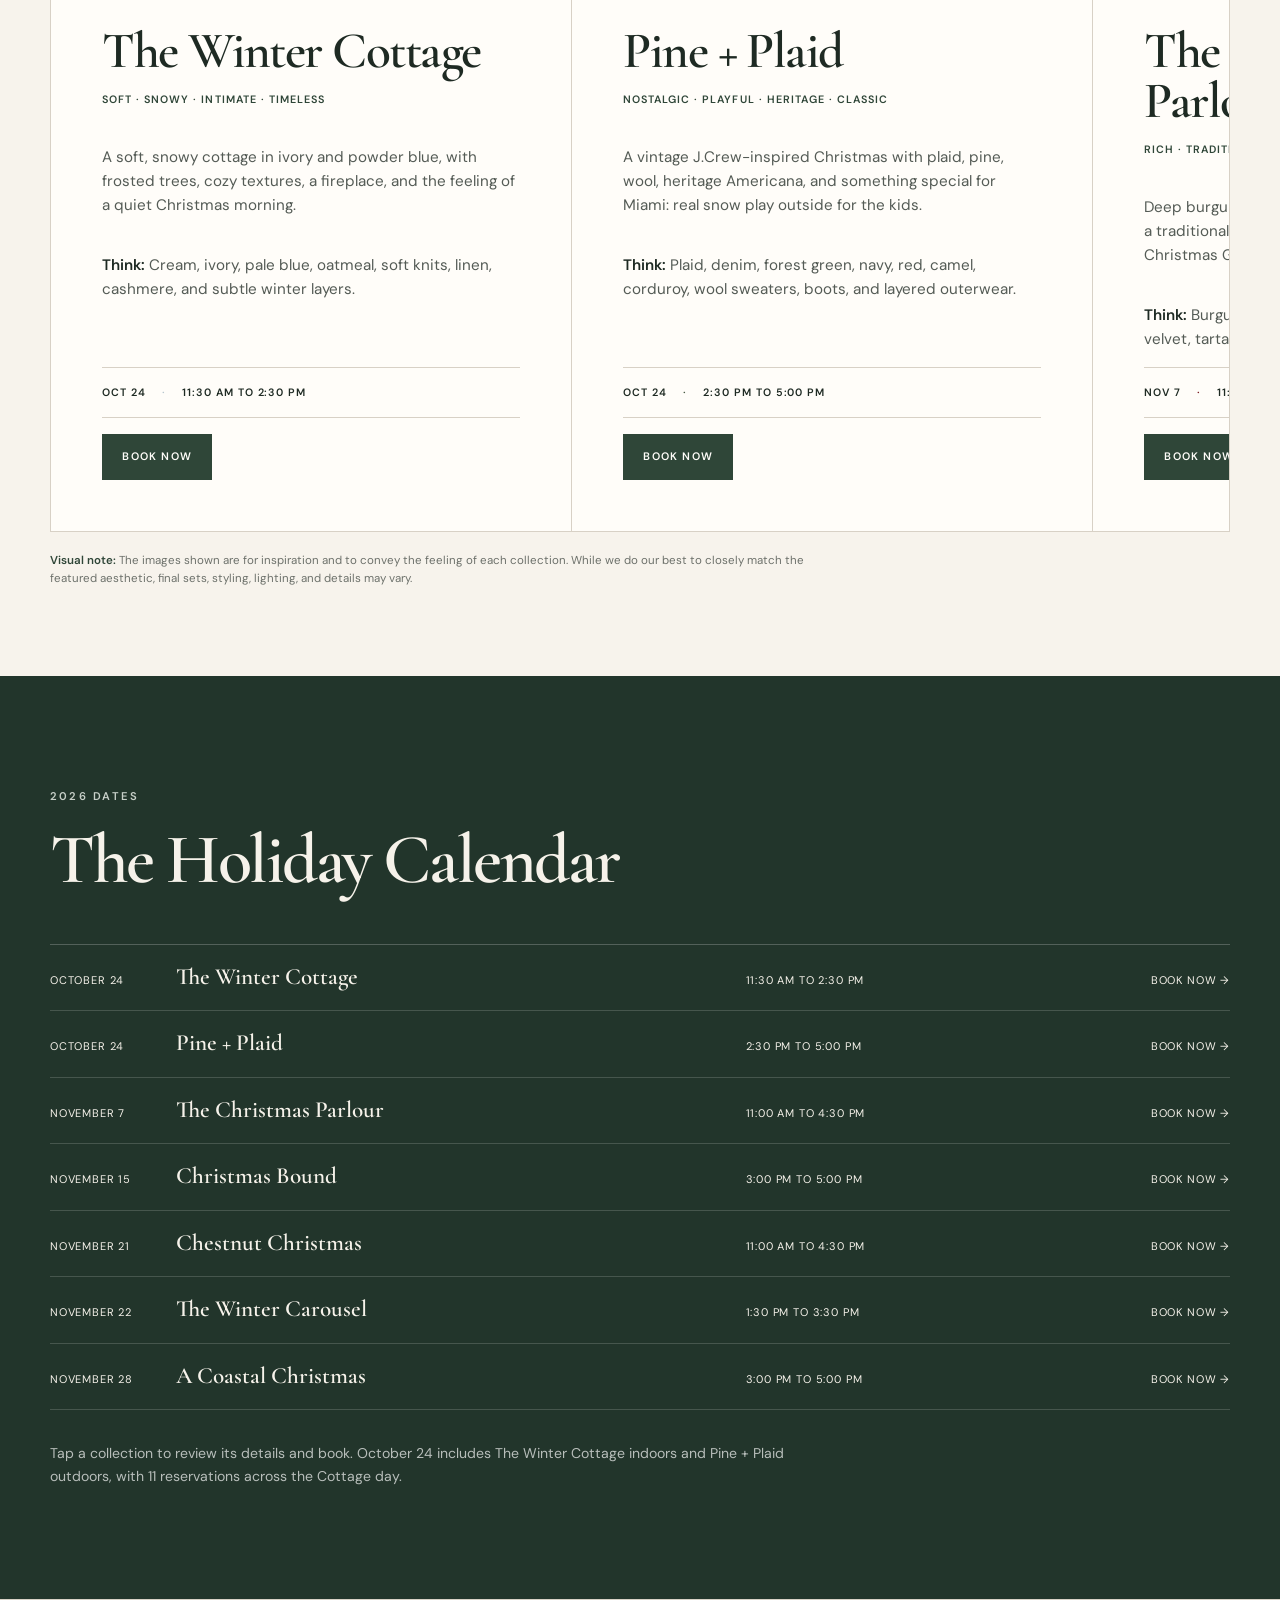
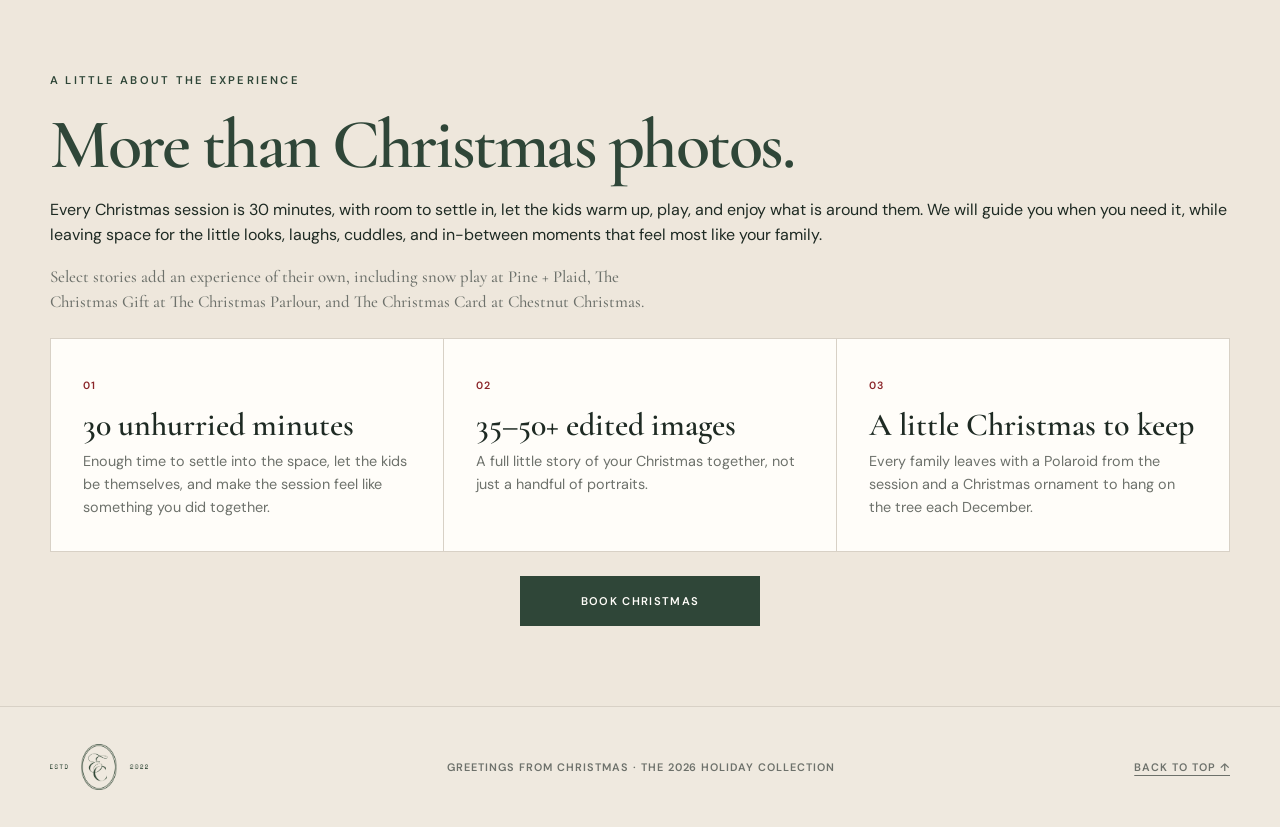
==== commit 4d21686f: "Remove Christmas House and Velvet December" ====
--- a/index.html
+++ b/index.html
@@ -4,9 +4,9 @@
   <meta charset="utf-8" />
   <meta name="viewport" content="width=device-width, initial-scale=1" />
   <meta name="theme-color" content="#f7f3ec" />
-  <meta name="description" content="Greetings From Christmas, the 2026 EC Creative Studios Holiday Collection. Nine Christmas stories available in limited sessions from October 24 through November 28." />
+  <meta name="description" content="Greetings From Christmas, the 2026 EC Creative Studios Holiday Collection. Seven Christmas stories available in limited sessions from October 24 through November 28." />
   <meta property="og:title" content="Greetings From Christmas | 2026 Holiday Collection" />
-  <meta property="og:description" content="Nine Christmas stories. One season worth remembering. By EC Creative Studios." />
+  <meta property="og:description" content="Seven Christmas stories. One season worth remembering. By EC Creative Studios." />
   <meta property="og:type" content="website" />
   <meta property="og:url" content="https://holiday.eccreativestudios.com/" />
   <meta property="og:site_name" content="EC Creative Studios" />
@@ -18,7 +18,7 @@
   <meta property="og:image:alt" content="Greetings From Christmas, the 2026 Holiday Collection by EC Creative Studios" />
   <meta name="twitter:card" content="summary_large_image" />
   <meta name="twitter:title" content="Greetings From Christmas | 2026 Holiday Collection" />
-  <meta name="twitter:description" content="Nine Christmas stories. One season worth remembering. By EC Creative Studios." />
+  <meta name="twitter:description" content="Seven Christmas stories. One season worth remembering. By EC Creative Studios." />
   <meta name="twitter:image" content="https://holiday.eccreativestudios.com/assets/greetings-from-christmas-share.jpg" />
   <link rel="image_src" href="https://holiday.eccreativestudios.com/assets/greetings-from-christmas-share.jpg" />
   <title>Greetings From Christmas | EC Creative Studios</title>
@@ -69,9 +69,9 @@
       <div class="hero-byline">
         <span>An EC Holiday Collection · By EC Creative Studios</span>
       </div>
-      <p class="hero-intro">Nine little Christmas worlds you can step into for the season. A Christmas you can photograph, but also a Christmas you can actually experience. A little Christmas to keep.</p>
+      <p class="hero-intro">Seven little Christmas worlds you can step into for the season. A Christmas you can photograph, but also a Christmas you can actually experience. A little Christmas to keep.</p>
       <div class="hero-meta" aria-label="Collection details">
-        <span>9 Christmas stories</span>
+        <span>7 Christmas stories</span>
         <span>October 24 to November 28</span>
         <span>Now booking</span>
       </div>
@@ -82,18 +82,18 @@
       <div class="carousel-header">
         <div>
           <p class="eyebrow">Choose your story</p>
-          <h2 id="stories-heading">Nine ways to make Christmas yours.</h2>
+          <h2 id="stories-heading">Seven ways to make Christmas yours.</h2>
           <p class="swipe-hint">Swipe left or right to explore each setting.</p>
         </div>
         <div class="carousel-controls" aria-label="Collection carousel controls">
           <button class="carousel-button" type="button" data-carousel-direction="-1" aria-label="Previous Christmas story">←</button>
-          <span class="carousel-count" id="carousel-count" aria-live="polite">01 / 09</span>
+          <span class="carousel-count" id="carousel-count" aria-live="polite">01 / 07</span>
           <button class="carousel-button" type="button" data-carousel-direction="1" aria-label="Next Christmas story">→</button>
         </div>
       </div>
 
       <div class="stories" id="story-carousel" role="region" aria-roledescription="carousel" aria-label="Christmas session collection" tabindex="0">
-      <article class="story" role="group" aria-roledescription="slide" aria-label="1 of 9: The Winter Cottage" style="--accent:#b8c7cf">
+      <article class="story" role="group" aria-roledescription="slide" aria-label="1 of 7: The Winter Cottage" style="--accent:#b8c7cf">
         <figure class="story-media">
           <img src="assets/winter-cottage.webp" alt="Pale blue and white Christmas cottage living room with a chandelier, frosted tree, and soft neutral furnishings" width="1320" height="1589" fetchpriority="high" decoding="async" />
         </figure>
@@ -106,7 +106,7 @@
         <a class="text-link" href="booking.html?story=the-winter-cottage">Book now</a>
       </article>
 
-      <article class="story" role="group" aria-roledescription="slide" aria-label="2 of 9: Pine and Plaid" style="--accent:#485b45">
+      <article class="story" role="group" aria-roledescription="slide" aria-label="2 of 7: Pine and Plaid" style="--accent:#485b45">
         <figure class="story-media">
           <img src="assets/pine-plaid.webp" alt="Outdoor Christmas tree with plaid details, wrapped gifts, and evergreens" width="1672" height="941" loading="lazy" decoding="async" />
         </figure>
@@ -119,7 +119,7 @@
         <a class="text-link" href="booking.html?story=pine-plaid">Book now</a>
       </article>
 
-      <article class="story" role="group" aria-roledescription="slide" aria-label="3 of 9: The Christmas Parlour" style="--accent:#7d2027">
+      <article class="story" role="group" aria-roledescription="slide" aria-label="3 of 7: The Christmas Parlour" style="--accent:#7d2027">
         <figure class="story-media">
           <img src="assets/christmas-parlour.webp" alt="Traditional Christmas parlour with deep burgundy velvet, candlelight, evergreen garland, a wreath, and a richly decorated tree" width="600" height="400" loading="lazy" decoding="async" />
         </figure>
@@ -132,37 +132,11 @@
         <a class="text-link" href="/christmas-parlour">Book now</a>
       </article>
 
-      <article class="story" role="group" aria-roledescription="slide" aria-label="4 of 9: Velvet December" style="--accent:#9b7580">
-        <figure class="story-media">
-          <img src="assets/velvet-december.webp" alt="Soft mauve and dusty blue Christmas living room with restrained vintage details" width="1672" height="941" loading="lazy" decoding="async" />
-        </figure>
-        <div class="story-topline"><span>04</span><span>Mint Studios</span></div>
-        <h3>Velvet December</h3>
-        <p class="story-feeling">Rich · Romantic · Timeless · Dressed Up</p>
-        <p class="story-description">Rich, romantic, and a little more dressed up, with velvet, candlelight, beautiful textures, and a timeless setting made for polished Christmas portraits.</p>
-        <p class="story-think"><strong>Think:</strong> Mauve, dusty blue, cream, velvet, satin, delicate patterns, and antique-inspired pieces.</p>
-        <div class="story-logistics"><span>Nov 8</span><span>2:00 PM to 4:30 PM</span></div>
-        <a class="text-link" href="booking.html?story=velvet-december">Book now</a>
-      </article>
-
-      <article class="story" role="group" aria-roledescription="slide" aria-label="5 of 9: The Christmas House" style="--accent:#6f594c">
-        <figure class="story-media">
-          <img src="assets/little-women.webp" alt="Warm old-fashioned Christmas fireside room with stockings, plaid, books, and handmade details" width="1672" height="941" loading="lazy" decoding="async" />
-        </figure>
-        <div class="story-topline"><span>05</span><span>Special Edition</span></div>
-        <h3>The Christmas House</h3>
-        <p class="story-feeling">Cozy · Old-Fashioned · Nostalgic · Handmade</p>
-        <p class="story-description">Pine, plaid, dried oranges, cinnamon, ribbons, books, and the traditions that make Christmas feel like home. Families will make The Christmas Garland together.</p>
-        <p class="story-think"><strong>Think:</strong> Cream, faded florals, burgundy, forest green, lace, linen, wool, ribbons, vintage silhouettes, and heirloom-inspired pieces.</p>
-        <div class="story-logistics"><span>Nov 14</span><span>1:00 PM to 3:00 PM</span></div>
-        <a class="text-link" href="/christmas-house">Book now</a>
-      </article>
-
-      <article class="story" role="group" aria-roledescription="slide" aria-label="6 of 9: Christmas Bound" style="--accent:#8f3030">
+      <article class="story" role="group" aria-roledescription="slide" aria-label="4 of 7: Christmas Bound" style="--accent:#8f3030">
         <figure class="story-media">
           <img src="assets/christmas-bound.webp" alt="Vintage red convertible filled with wrapped Christmas gifts, wreaths, and evergreen trees" width="1200" height="1182" loading="lazy" decoding="async" />
         </figure>
-        <div class="story-topline"><span>06</span><span>Vintage Car · Limited Edition</span></div>
+        <div class="story-topline"><span>04</span><span>Vintage Car · Limited Edition</span></div>
         <h3>Christmas Bound</h3>
         <p class="story-feeling">Cinematic · Adventurous · Nostalgic · Homeward</p>
         <p class="story-description">A Christmas journey inspired by heading home for the holidays, with luggage, packages, trees, and all the little details that make the journey part of the memory.</p>
@@ -171,11 +145,11 @@
         <a class="text-link" href="booking.html?story=christmas-bound">Book now</a>
       </article>
 
-      <article class="story" role="group" aria-roledescription="slide" aria-label="7 of 9: Chestnut Christmas" style="--accent:#74513f">
+      <article class="story" role="group" aria-roledescription="slide" aria-label="5 of 7: Chestnut Christmas" style="--accent:#74513f">
         <figure class="story-media">
           <img src="assets/chestnut-christmas.webp" alt="Warm cream Christmas living room with chestnut ornaments, brown velvet bows, evergreen garland, and layered neutral furnishings" width="1536" height="1024" loading="lazy" decoding="async" />
         </figure>
-        <div class="story-topline"><span>07</span><span>Mint Studios</span></div>
+        <div class="story-topline"><span>05</span><span>Mint Studios</span></div>
         <h3>Chestnut Christmas</h3>
         <p class="story-feeling">Warm · Heritage · Classic · Cozy</p>
         <p class="story-description">Warm brown tones, wood, books, plaid, and an old-fashioned Christmas-at-home feeling. Families will use their Polaroid to create The Christmas Card.</p>
@@ -184,11 +158,11 @@
         <a class="text-link" href="booking.html?story=chestnut-christmas">Book now</a>
       </article>
 
-      <article class="story" role="group" aria-roledescription="slide" aria-label="8 of 9: The Winter Carousel" style="--accent:#c5b996">
+      <article class="story" role="group" aria-roledescription="slide" aria-label="6 of 7: The Winter Carousel" style="--accent:#c5b996">
         <figure class="story-media">
           <img src="assets/winter-carousel.webp" alt="White and gold winter carousel surrounded by frosted Christmas trees" width="1672" height="941" loading="lazy" decoding="async" />
         </figure>
-        <div class="story-topline"><span>08</span><span>Mint Studios</span></div>
+        <div class="story-topline"><span>06</span><span>Mint Studios</span></div>
         <h3>The Winter Carousel</h3>
         <p class="story-feeling">Dreamy · Whimsical · Playful · Magical</p>
         <p class="story-description">A little Christmas magic for the kids, with frosted trees, a beautiful carousel, and plenty of room to ride, play, and simply be little.</p>
@@ -197,11 +171,11 @@
         <a class="text-link" href="booking.html?story=the-winter-carousel">Book now</a>
       </article>
 
-      <article class="story" role="group" aria-roledescription="slide" aria-label="9 of 9: A Coastal Christmas" style="--accent:#819189">
+      <article class="story" role="group" aria-roledescription="slide" aria-label="7 of 7: A Coastal Christmas" style="--accent:#819189">
         <figure class="story-media">
           <img src="assets/salt-pine.webp" alt="South Florida Christmas courtyard with a white cottage, warm sand, natural pine, and soft coastal holiday details" width="1672" height="941" loading="lazy" decoding="async" />
         </figure>
-        <div class="story-topline"><span>09</span><span>South Florida · Outdoors</span></div>
+        <div class="story-topline"><span>07</span><span>South Florida · Outdoors</span></div>
         <h3>A Coastal Christmas</h3>
         <p class="story-feeling">Coastal · Warm · Relaxed · Miami</p>
         <p class="story-description">A very Miami Christmas with a beautiful white cottage, warm sand, soft neutrals, natural pine, and coastal details. Traditional Christmas, reimagined for home.</p>
@@ -231,7 +205,7 @@
             <p class="eyebrow">A little about the experience</p>
             <h2 id="book-christmas-heading">More than Christmas photos.</h2>
             <p>Every Christmas session is 30 minutes, with room to settle in, let the kids warm up, play, and enjoy what is around them. We will guide you when you need it, while leaving space for the little looks, laughs, cuddles, and in-between moments that feel most like your family.</p>
-            <p>Select stories add an experience of their own, including snow play at Pine + Plaid, The Christmas Gift at The Christmas Parlour, The Christmas Garland at The Christmas House, and The Christmas Card at Chestnut Christmas.</p>
+            <p>Select stories add an experience of their own, including snow play at Pine + Plaid, The Christmas Gift at The Christmas Parlour, and The Christmas Card at Chestnut Christmas.</p>
           </div>
         </div>
         <div class="details" aria-label="What is included in every Christmas session">
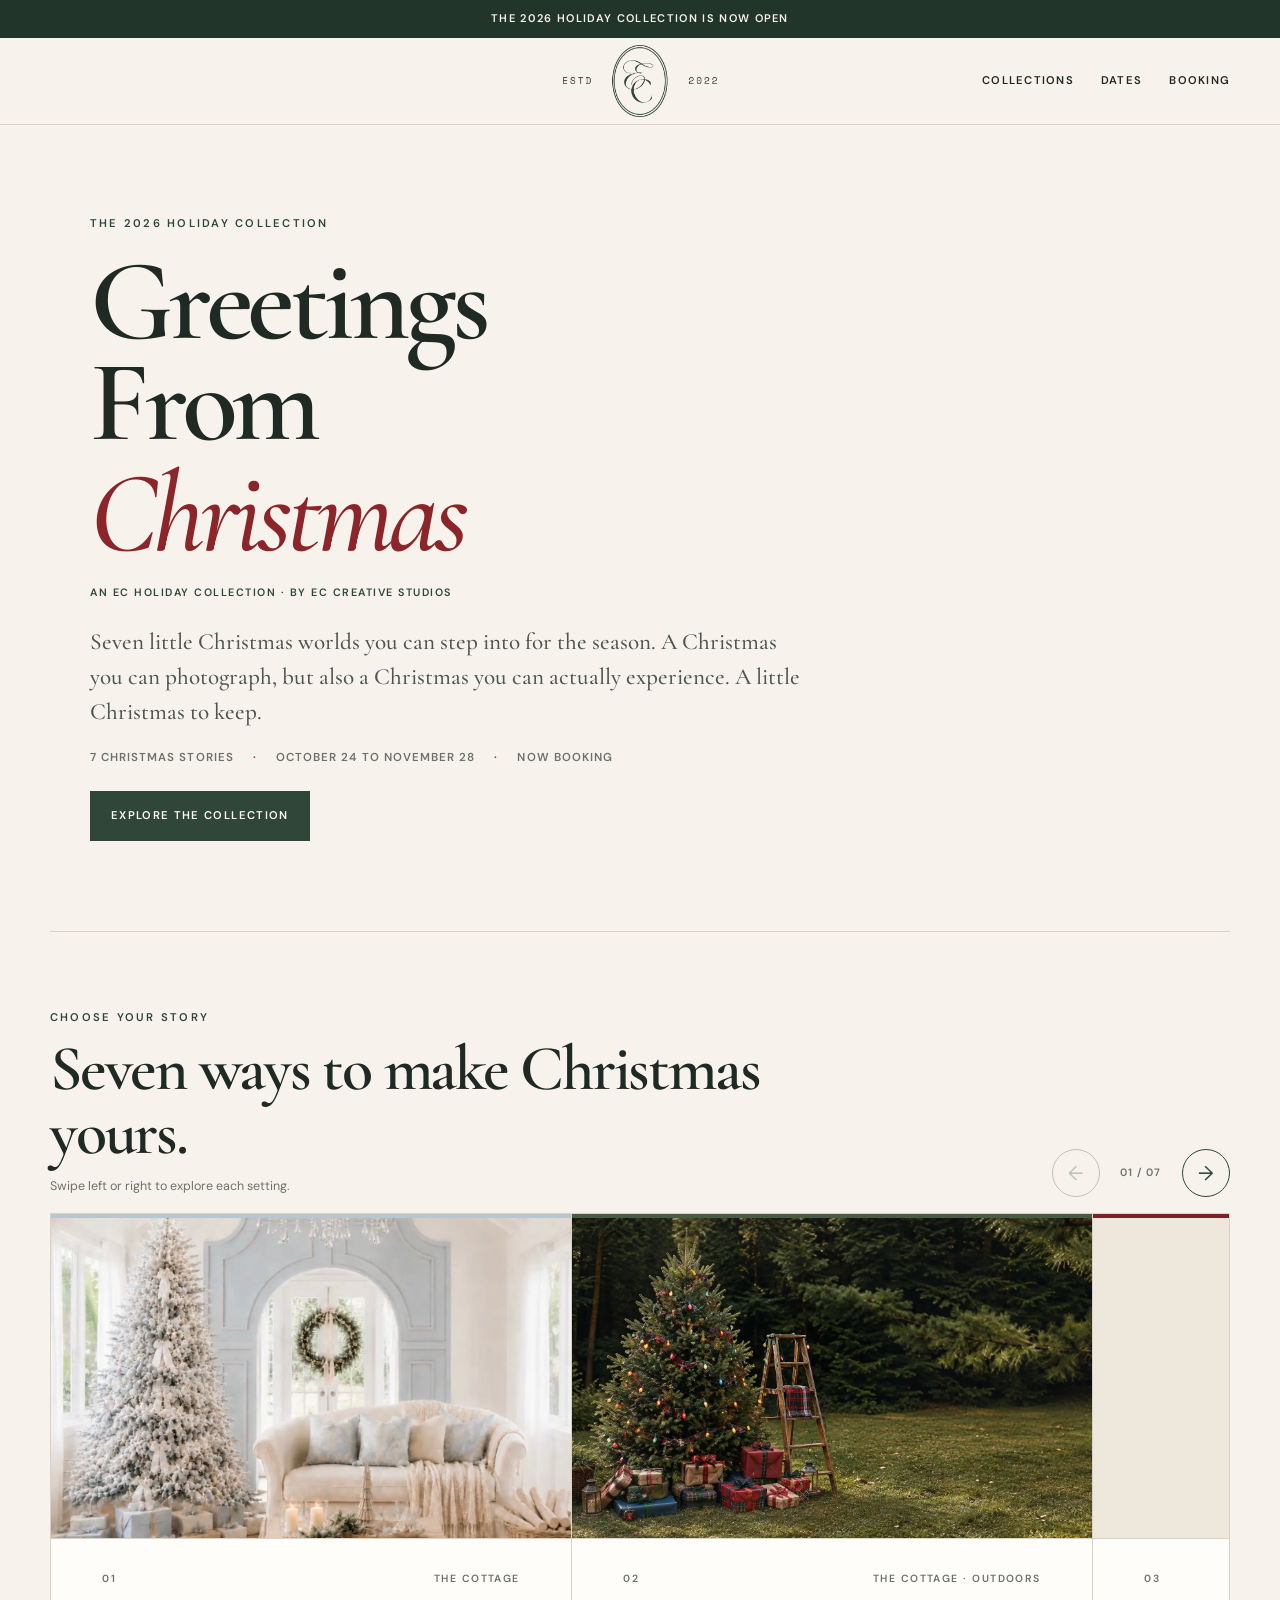
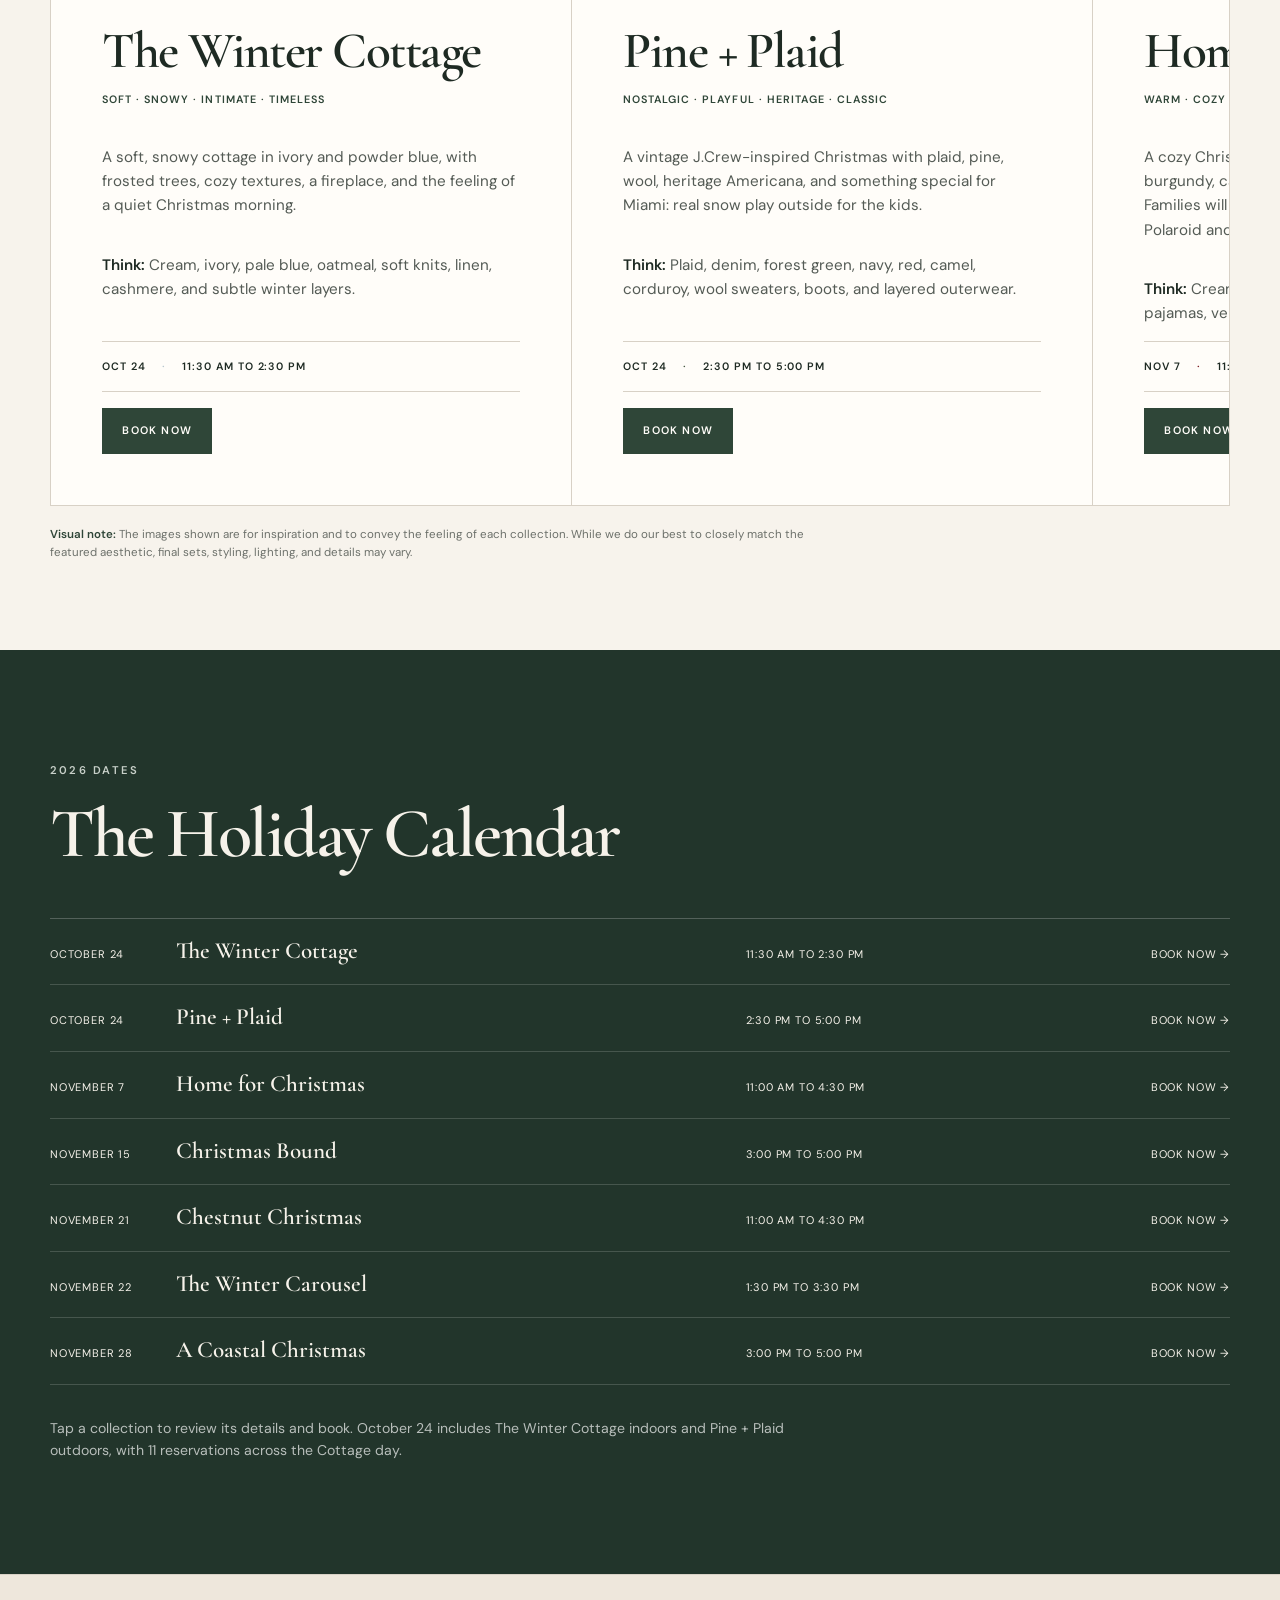
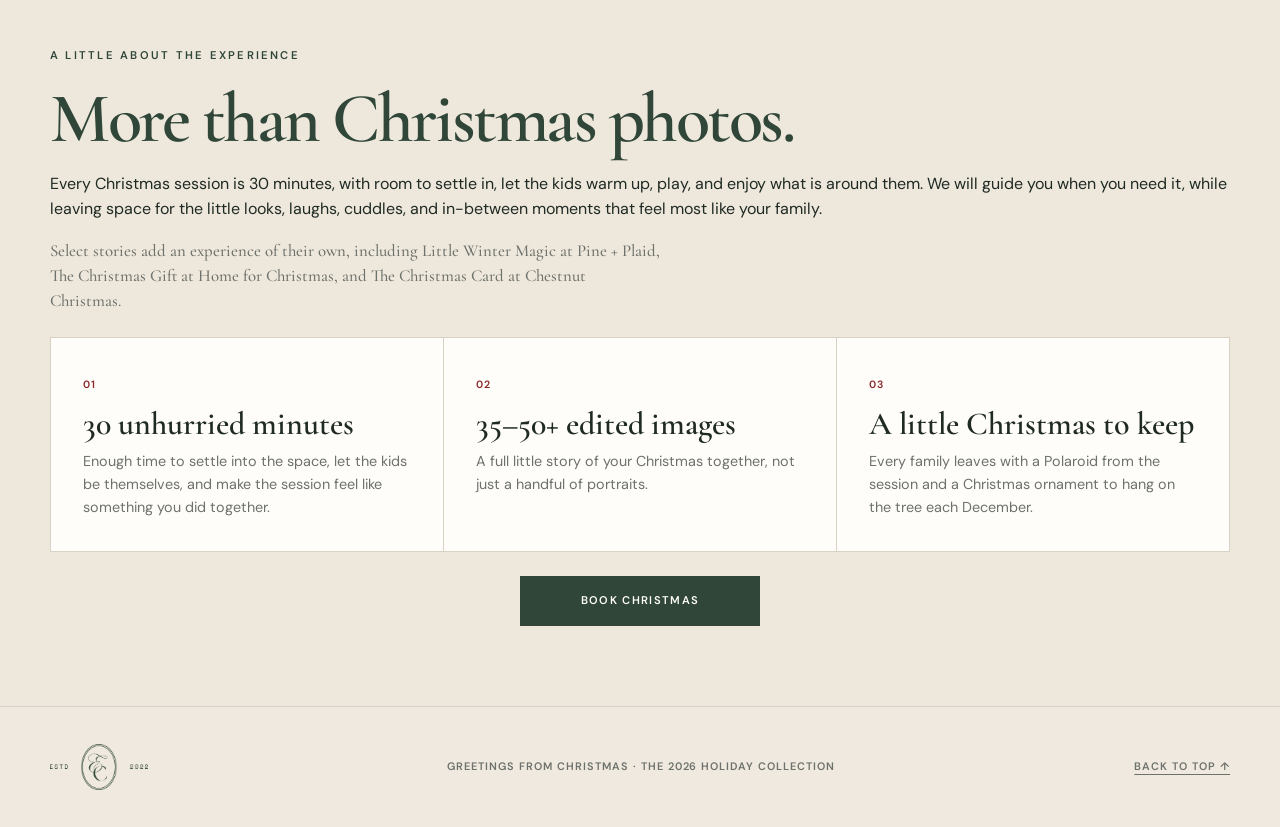
==== commit b55a5057: "Rename Christmas Parlour to Home for Christmas" ====
--- a/index.html
+++ b/index.html
@@ -119,17 +119,17 @@
         <a class="text-link" href="booking.html?story=pine-plaid">Book now</a>
       </article>
 
-      <article class="story" role="group" aria-roledescription="slide" aria-label="3 of 7: The Christmas Parlour" style="--accent:#7d2027">
-        <figure class="story-media">
-          <img src="assets/christmas-parlour.webp" alt="Traditional Christmas parlour with deep burgundy velvet, candlelight, evergreen garland, a wreath, and a richly decorated tree" width="600" height="400" loading="lazy" decoding="async" />
+      <article class="story" role="group" aria-roledescription="slide" aria-label="3 of 7: Home for Christmas" style="--accent:#7d2027">
+        <figure class="story-media">
+          <img src="assets/home-for-christmas.webp" alt="Cozy Christmas bedroom with children resting on a bed, burgundy bows, candlelight, evergreen garland, and a decorated tree" width="1400" height="1050" loading="lazy" decoding="async" />
         </figure>
         <div class="story-topline"><span>03</span><span>Mint Studios</span></div>
-        <h3>The Christmas Parlour</h3>
-        <p class="story-feeling">Rich · Traditional · Romantic · Warm</p>
-        <p class="story-description">Deep burgundy, velvet, candlelight, and evergreen create a traditional Christmas parlour. Families will also make The Christmas Gift with their Polaroid and ornament.</p>
-        <p class="story-think"><strong>Think:</strong> Burgundy, deep red, black, evergreen, cream, velvet, tartan, and holiday dresswear.</p>
+        <h3>Home for Christmas</h3>
+        <p class="story-feeling">Warm · Cozy · Nostalgic · Home</p>
+        <p class="story-description">A cozy Christmas-at-home story in cream, deep burgundy, candlelight, soft bedding, and evergreen. Families will also make The Christmas Gift with their Polaroid and ornament.</p>
+        <p class="story-think"><strong>Think:</strong> Cream, deep burgundy, evergreen, soft knits, pajamas, velvet, tartan, and cozy holiday layers.</p>
         <div class="story-logistics"><span>Nov 7</span><span>11:00 AM to 4:30 PM</span></div>
-        <a class="text-link" href="/christmas-parlour">Book now</a>
+        <a class="text-link" href="/home-for-christmas">Book now</a>
       </article>
 
       <article class="story" role="group" aria-roledescription="slide" aria-label="4 of 7: Christmas Bound" style="--accent:#8f3030">
@@ -157,7 +157,6 @@
         <div class="story-logistics"><span>Nov 21</span><span>11:00 AM to 4:30 PM</span></div>
         <a class="text-link" href="booking.html?story=chestnut-christmas">Book now</a>
       </article>
-
       <article class="story" role="group" aria-roledescription="slide" aria-label="6 of 7: The Winter Carousel" style="--accent:#c5b996">
         <figure class="story-media">
           <img src="assets/winter-carousel.webp" alt="White and gold winter carousel surrounded by frosted Christmas trees" width="1672" height="941" loading="lazy" decoding="async" />
@@ -205,7 +204,7 @@
             <p class="eyebrow">A little about the experience</p>
             <h2 id="book-christmas-heading">More than Christmas photos.</h2>
             <p>Every Christmas session is 30 minutes, with room to settle in, let the kids warm up, play, and enjoy what is around them. We will guide you when you need it, while leaving space for the little looks, laughs, cuddles, and in-between moments that feel most like your family.</p>
-            <p>Select stories add an experience of their own, including snow play at Pine + Plaid, The Christmas Gift at The Christmas Parlour, and The Christmas Card at Chestnut Christmas.</p>
+            <p>Select stories add an experience of their own, including Little Winter Magic at Pine + Plaid, The Christmas Gift at Home for Christmas, and The Christmas Card at Chestnut Christmas.</p>
           </div>
         </div>
         <div class="details" aria-label="What is included in every Christmas session">
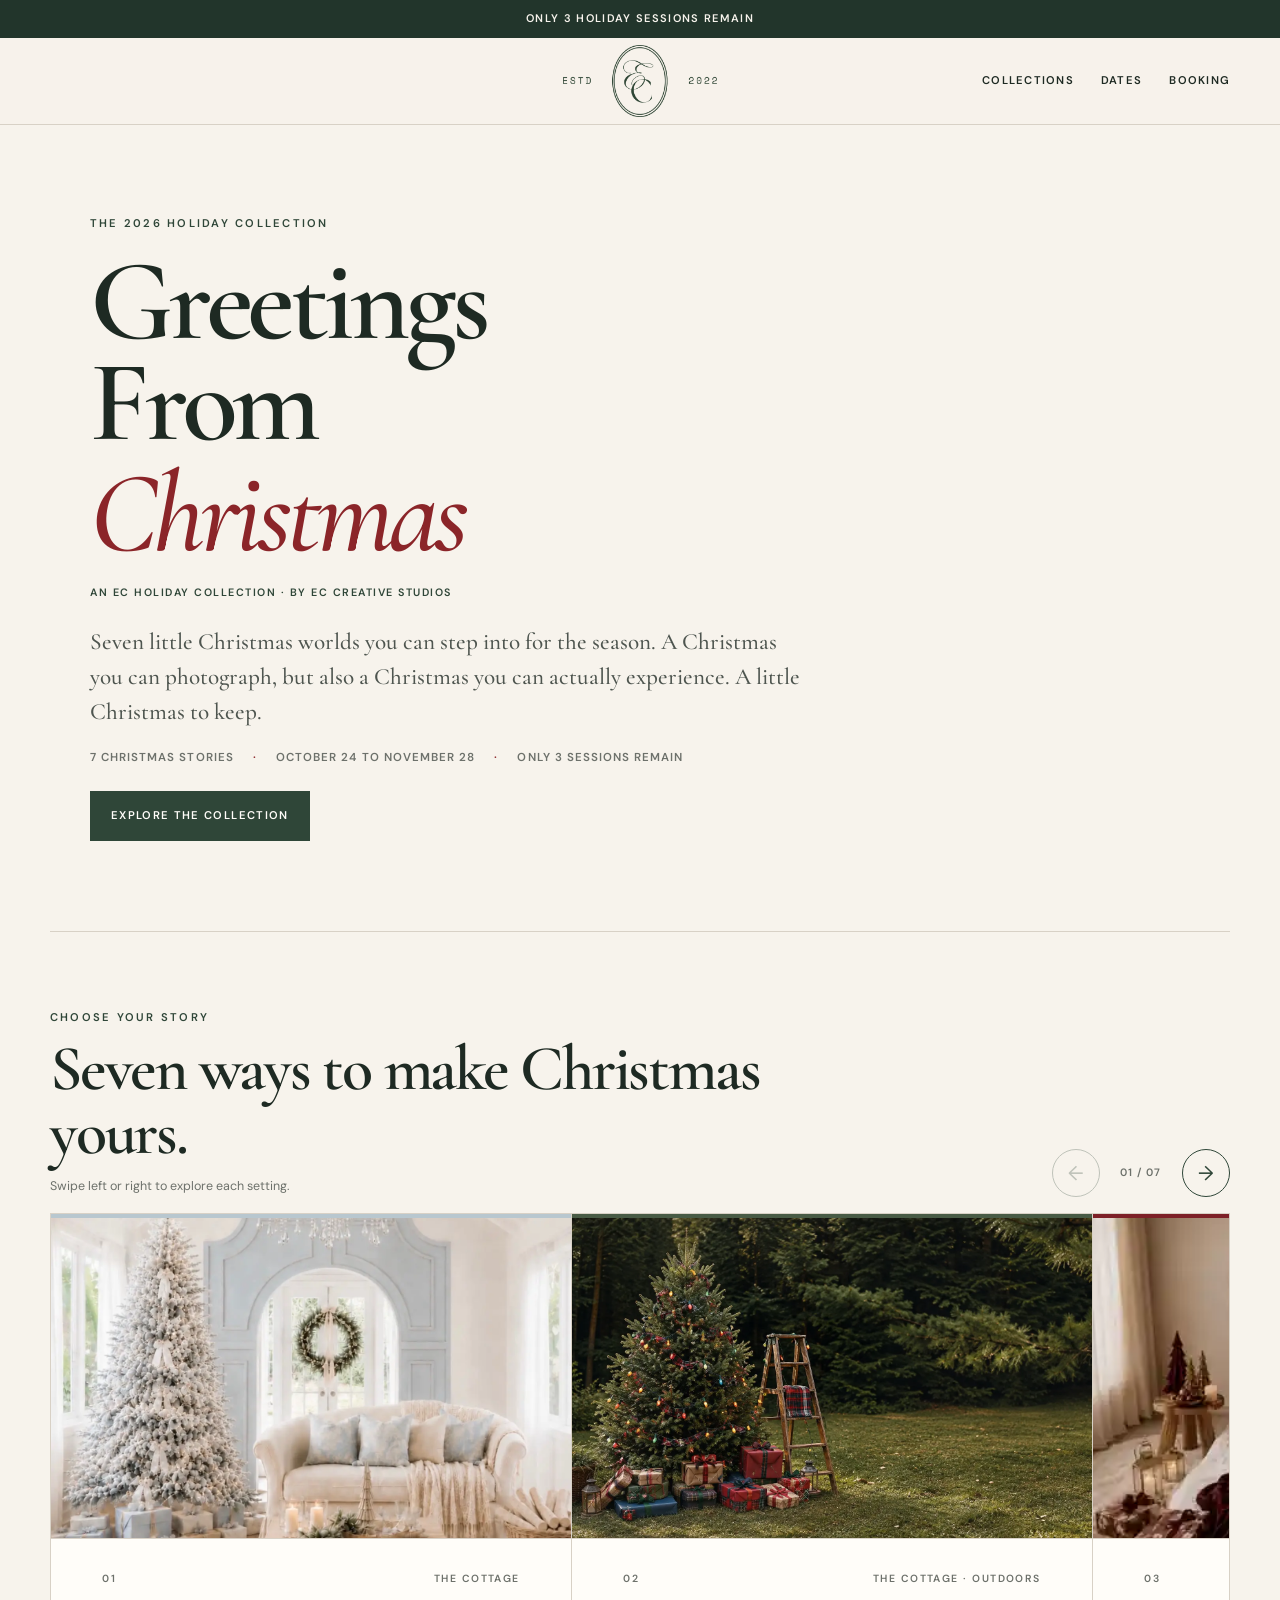
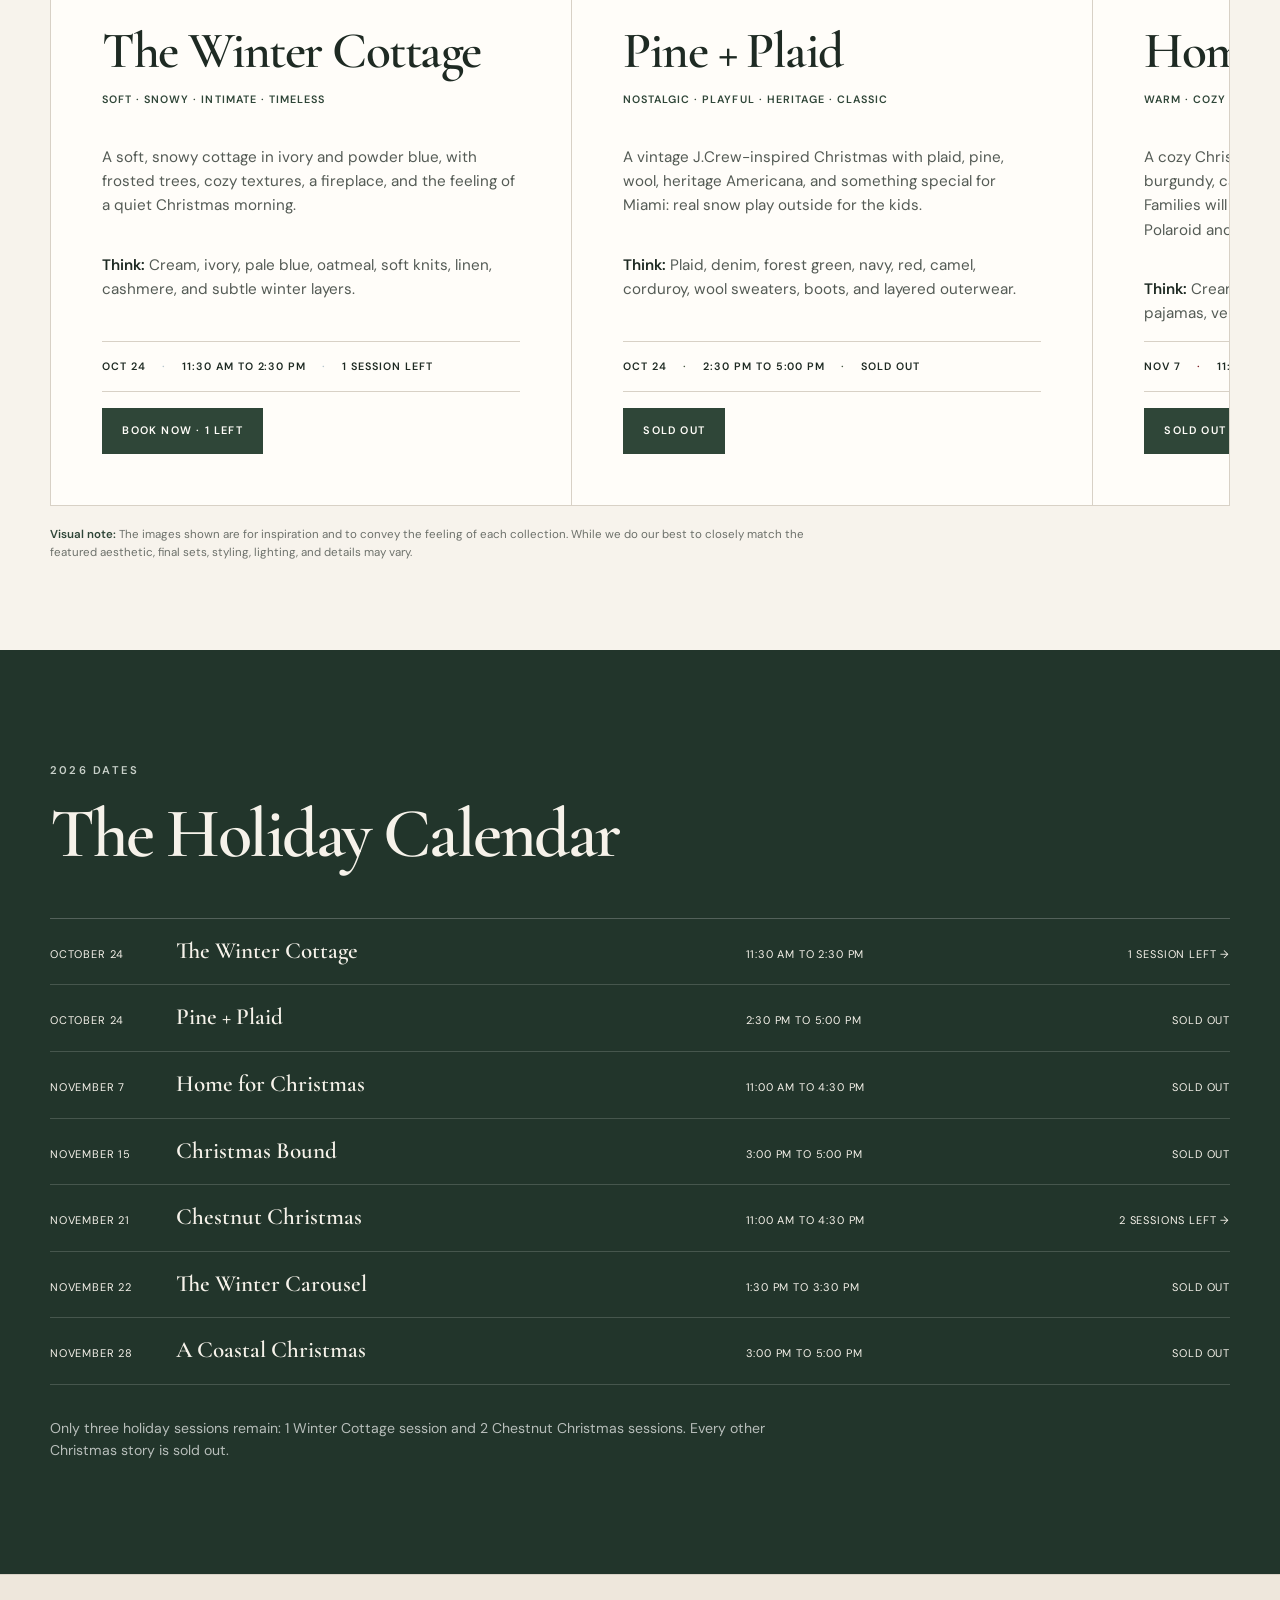
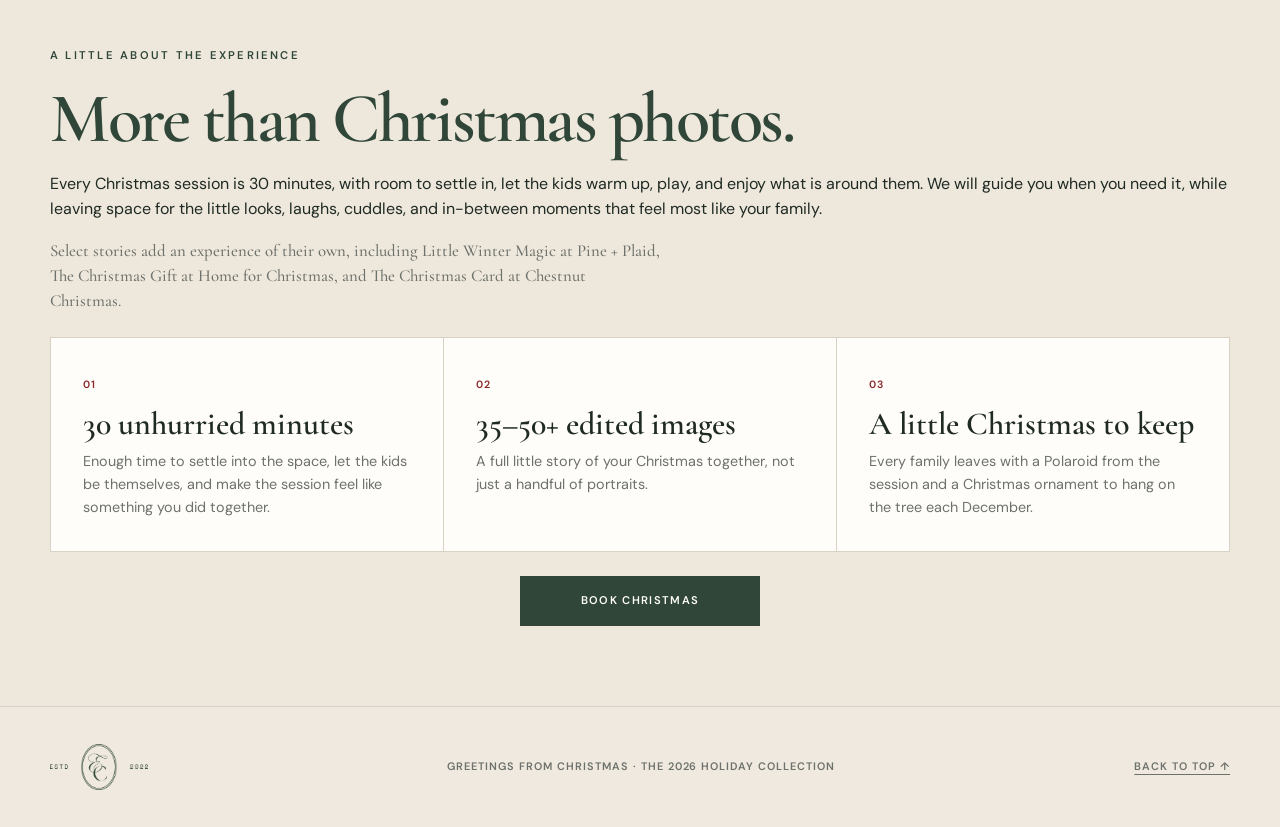
==== commit 9960799c: "Show sold out and remaining holiday sessions" ====
--- a/index.html
+++ b/index.html
@@ -73,7 +73,7 @@
       <div class="hero-meta" aria-label="Collection details">
         <span>7 Christmas stories</span>
         <span>October 24 to November 28</span>
-        <span>Now booking</span>
+        <span>Only 3 sessions remain</span>
       </div>
       <a class="button button-primary" href="#stories">Explore the collection</a>
     </section>
@@ -93,7 +93,7 @@
       </div>
 
       <div class="stories" id="story-carousel" role="region" aria-roledescription="carousel" aria-label="Christmas session collection" tabindex="0">
-      <article class="story" role="group" aria-roledescription="slide" aria-label="1 of 7: The Winter Cottage" style="--accent:#b8c7cf">
+      <article class="story is-available" data-story-slug="the-winter-cottage" role="group" aria-roledescription="slide" aria-label="1 of 7: The Winter Cottage, 1 session left" style="--accent:#b8c7cf">
         <figure class="story-media">
           <img src="assets/winter-cottage.webp" alt="Pale blue and white Christmas cottage living room with a chandelier, frosted tree, and soft neutral furnishings" width="1320" height="1589" fetchpriority="high" decoding="async" />
         </figure>
@@ -102,11 +102,11 @@
         <p class="story-feeling">Soft · Snowy · Intimate · Timeless</p>
         <p class="story-description">A soft, snowy cottage in ivory and powder blue, with frosted trees, cozy textures, a fireplace, and the feeling of a quiet Christmas morning.</p>
         <p class="story-think"><strong>Think:</strong> Cream, ivory, pale blue, oatmeal, soft knits, linen, cashmere, and subtle winter layers.</p>
-        <div class="story-logistics"><span>Oct 24</span><span>11:30 AM to 2:30 PM</span></div>
-        <a class="text-link" href="booking.html?story=the-winter-cottage">Book now</a>
-      </article>
-
-      <article class="story" role="group" aria-roledescription="slide" aria-label="2 of 7: Pine and Plaid" style="--accent:#485b45">
+        <div class="story-logistics"><span>Oct 24</span><span>11:30 AM to 2:30 PM</span><span class="story-availability is-low">1 session left</span></div>
+        <a class="text-link" href="booking.html?story=the-winter-cottage">Book now · 1 left</a>
+      </article>
+
+      <article class="story is-sold-out" data-story-slug="pine-plaid" role="group" aria-roledescription="slide" aria-label="2 of 7: Pine and Plaid, sold out" style="--accent:#485b45">
         <figure class="story-media">
           <img src="assets/pine-plaid.webp" alt="Outdoor Christmas tree with plaid details, wrapped gifts, and evergreens" width="1672" height="941" loading="lazy" decoding="async" />
         </figure>
@@ -115,11 +115,11 @@
         <p class="story-feeling">Nostalgic · Playful · Heritage · Classic</p>
         <p class="story-description">A vintage J.Crew-inspired Christmas with plaid, pine, wool, heritage Americana, and something special for Miami: real snow play outside for the kids.</p>
         <p class="story-think"><strong>Think:</strong> Plaid, denim, forest green, navy, red, camel, corduroy, wool sweaters, boots, and layered outerwear.</p>
-        <div class="story-logistics"><span>Oct 24</span><span>2:30 PM to 5:00 PM</span></div>
-        <a class="text-link" href="booking.html?story=pine-plaid">Book now</a>
-      </article>
-
-      <article class="story" role="group" aria-roledescription="slide" aria-label="3 of 7: Home for Christmas" style="--accent:#7d2027">
+        <div class="story-logistics"><span>Oct 24</span><span>2:30 PM to 5:00 PM</span><span class="story-availability is-sold-out">Sold out</span></div>
+        <span class="text-link is-disabled" aria-disabled="true">Sold out</span>
+      </article>
+
+      <article class="story is-sold-out" data-story-slug="home-for-christmas" role="group" aria-roledescription="slide" aria-label="3 of 7: Home for Christmas, sold out" style="--accent:#7d2027">
         <figure class="story-media">
           <img src="assets/home-for-christmas.webp" alt="Cozy Christmas bedroom with children resting on a bed, burgundy bows, candlelight, evergreen garland, and a decorated tree" width="1400" height="1050" loading="lazy" decoding="async" />
         </figure>
@@ -128,11 +128,11 @@
         <p class="story-feeling">Warm · Cozy · Nostalgic · Home</p>
         <p class="story-description">A cozy Christmas-at-home story in cream, deep burgundy, candlelight, soft bedding, and evergreen. Families will also make The Christmas Gift with their Polaroid and ornament.</p>
         <p class="story-think"><strong>Think:</strong> Cream, deep burgundy, evergreen, soft knits, pajamas, velvet, tartan, and cozy holiday layers.</p>
-        <div class="story-logistics"><span>Nov 7</span><span>11:00 AM to 4:30 PM</span></div>
-        <a class="text-link" href="/home-for-christmas">Book now</a>
-      </article>
-
-      <article class="story" role="group" aria-roledescription="slide" aria-label="4 of 7: Christmas Bound" style="--accent:#8f3030">
+        <div class="story-logistics"><span>Nov 7</span><span>11:00 AM to 4:30 PM</span><span class="story-availability is-sold-out">Sold out</span></div>
+        <span class="text-link is-disabled" aria-disabled="true">Sold out</span>
+      </article>
+
+      <article class="story is-sold-out" data-story-slug="christmas-bound" role="group" aria-roledescription="slide" aria-label="4 of 7: Christmas Bound, sold out" style="--accent:#8f3030">
         <figure class="story-media">
           <img src="assets/christmas-bound.webp" alt="Vintage red convertible filled with wrapped Christmas gifts, wreaths, and evergreen trees" width="1200" height="1182" loading="lazy" decoding="async" />
         </figure>
@@ -141,11 +141,11 @@
         <p class="story-feeling">Cinematic · Adventurous · Nostalgic · Homeward</p>
         <p class="story-description">A Christmas journey inspired by heading home for the holidays, with luggage, packages, trees, and all the little details that make the journey part of the memory.</p>
         <p class="story-think"><strong>Think:</strong> Tartan, denim, corduroy, wool coats, sweaters, loafers, boots, and lived-in layers.</p>
-        <div class="story-logistics"><span>Nov 15</span><span>3:00 PM to 5:00 PM</span><span>4 sessions</span></div>
-        <a class="text-link" href="booking.html?story=christmas-bound">Book now</a>
-      </article>
-
-      <article class="story" role="group" aria-roledescription="slide" aria-label="5 of 7: Chestnut Christmas" style="--accent:#74513f">
+        <div class="story-logistics"><span>Nov 15</span><span>3:00 PM to 5:00 PM</span><span>4 sessions</span><span class="story-availability is-sold-out">Sold out</span></div>
+        <span class="text-link is-disabled" aria-disabled="true">Sold out</span>
+      </article>
+
+      <article class="story is-available" data-story-slug="chestnut-christmas" role="group" aria-roledescription="slide" aria-label="5 of 7: Chestnut Christmas, 2 sessions left" style="--accent:#74513f">
         <figure class="story-media">
           <img src="assets/chestnut-christmas.webp" alt="Warm cream Christmas living room with chestnut ornaments, brown velvet bows, evergreen garland, and layered neutral furnishings" width="1536" height="1024" loading="lazy" decoding="async" />
         </figure>
@@ -154,10 +154,10 @@
         <p class="story-feeling">Warm · Heritage · Classic · Cozy</p>
         <p class="story-description">Warm brown tones, wood, books, plaid, and an old-fashioned Christmas-at-home feeling. Families will use their Polaroid to create The Christmas Card.</p>
         <p class="story-think"><strong>Think:</strong> Chocolate, camel, cream, forest green, tartan, wool, corduroy, loafers, and knits.</p>
-        <div class="story-logistics"><span>Nov 21</span><span>11:00 AM to 4:30 PM</span></div>
-        <a class="text-link" href="booking.html?story=chestnut-christmas">Book now</a>
-      </article>
-      <article class="story" role="group" aria-roledescription="slide" aria-label="6 of 7: The Winter Carousel" style="--accent:#c5b996">
+        <div class="story-logistics"><span>Nov 21</span><span>11:00 AM to 4:30 PM</span><span class="story-availability is-low">2 sessions left</span></div>
+        <a class="text-link" href="booking.html?story=chestnut-christmas">Book now · 2 left</a>
+      </article>
+      <article class="story is-sold-out" data-story-slug="the-winter-carousel" role="group" aria-roledescription="slide" aria-label="6 of 7: The Winter Carousel, sold out" style="--accent:#c5b996">
         <figure class="story-media">
           <img src="assets/winter-carousel.webp" alt="White and gold winter carousel surrounded by frosted Christmas trees" width="1672" height="941" loading="lazy" decoding="async" />
         </figure>
@@ -166,11 +166,11 @@
         <p class="story-feeling">Dreamy · Whimsical · Playful · Magical</p>
         <p class="story-description">A little Christmas magic for the kids, with frosted trees, a beautiful carousel, and plenty of room to ride, play, and simply be little.</p>
         <p class="story-think"><strong>Think:</strong> Ivory, winter white, soft neutrals, delicate textures, and timeless children’s clothing.</p>
-        <div class="story-logistics"><span>Nov 22</span><span>1:30 PM to 3:30 PM</span></div>
-        <a class="text-link" href="booking.html?story=the-winter-carousel">Book now</a>
-      </article>
-
-      <article class="story" role="group" aria-roledescription="slide" aria-label="7 of 7: A Coastal Christmas" style="--accent:#819189">
+        <div class="story-logistics"><span>Nov 22</span><span>1:30 PM to 3:30 PM</span><span class="story-availability is-sold-out">Sold out</span></div>
+        <span class="text-link is-disabled" aria-disabled="true">Sold out</span>
+      </article>
+
+      <article class="story is-sold-out" data-story-slug="coastal-christmas" role="group" aria-roledescription="slide" aria-label="7 of 7: A Coastal Christmas, sold out" style="--accent:#819189">
         <figure class="story-media">
           <img src="assets/salt-pine.webp" alt="South Florida Christmas courtyard with a white cottage, warm sand, natural pine, and soft coastal holiday details" width="1672" height="941" loading="lazy" decoding="async" />
         </figure>
@@ -179,8 +179,8 @@
         <p class="story-feeling">Coastal · Warm · Relaxed · Miami</p>
         <p class="story-description">A very Miami Christmas with a beautiful white cottage, warm sand, soft neutrals, natural pine, and coastal details. Traditional Christmas, reimagined for home.</p>
         <p class="story-think"><strong>Think:</strong> Cream, oatmeal, sage, dusty blue, sand, linen, soft knits, natural textures, and understated holiday details.</p>
-        <div class="story-logistics"><span>Nov 28</span><span>3:00 PM to 5:00 PM</span></div>
-        <a class="text-link" href="/coastal-christmas">Book now</a>
+        <div class="story-logistics"><span>Nov 28</span><span>3:00 PM to 5:00 PM</span><span class="story-availability is-sold-out">Sold out</span></div>
+        <span class="text-link is-disabled" aria-disabled="true">Sold out</span>
       </article>
       </div>
       <p class="collection-disclaimer" role="note"><strong>Visual note:</strong> The images shown are for inspiration and to convey the feeling of each collection. While we do our best to closely match the featured aesthetic, final sets, styling, lighting, and details may vary.</p>
@@ -193,7 +193,7 @@
           <h2 id="schedule-heading">The Holiday Calendar</h2>
         </div>
         <div class="schedule-list" id="schedule-list"></div>
-        <p class="schedule-note">Tap a collection to review its details and book. October 24 includes The Winter Cottage indoors and Pine + Plaid outdoors, with 11 reservations across the Cottage day.</p>
+        <p class="schedule-note">Only three holiday sessions remain: 1 Winter Cottage session and 2 Chestnut Christmas sessions. Every other Christmas story is sold out.</p>
       </div>
     </section>
 
